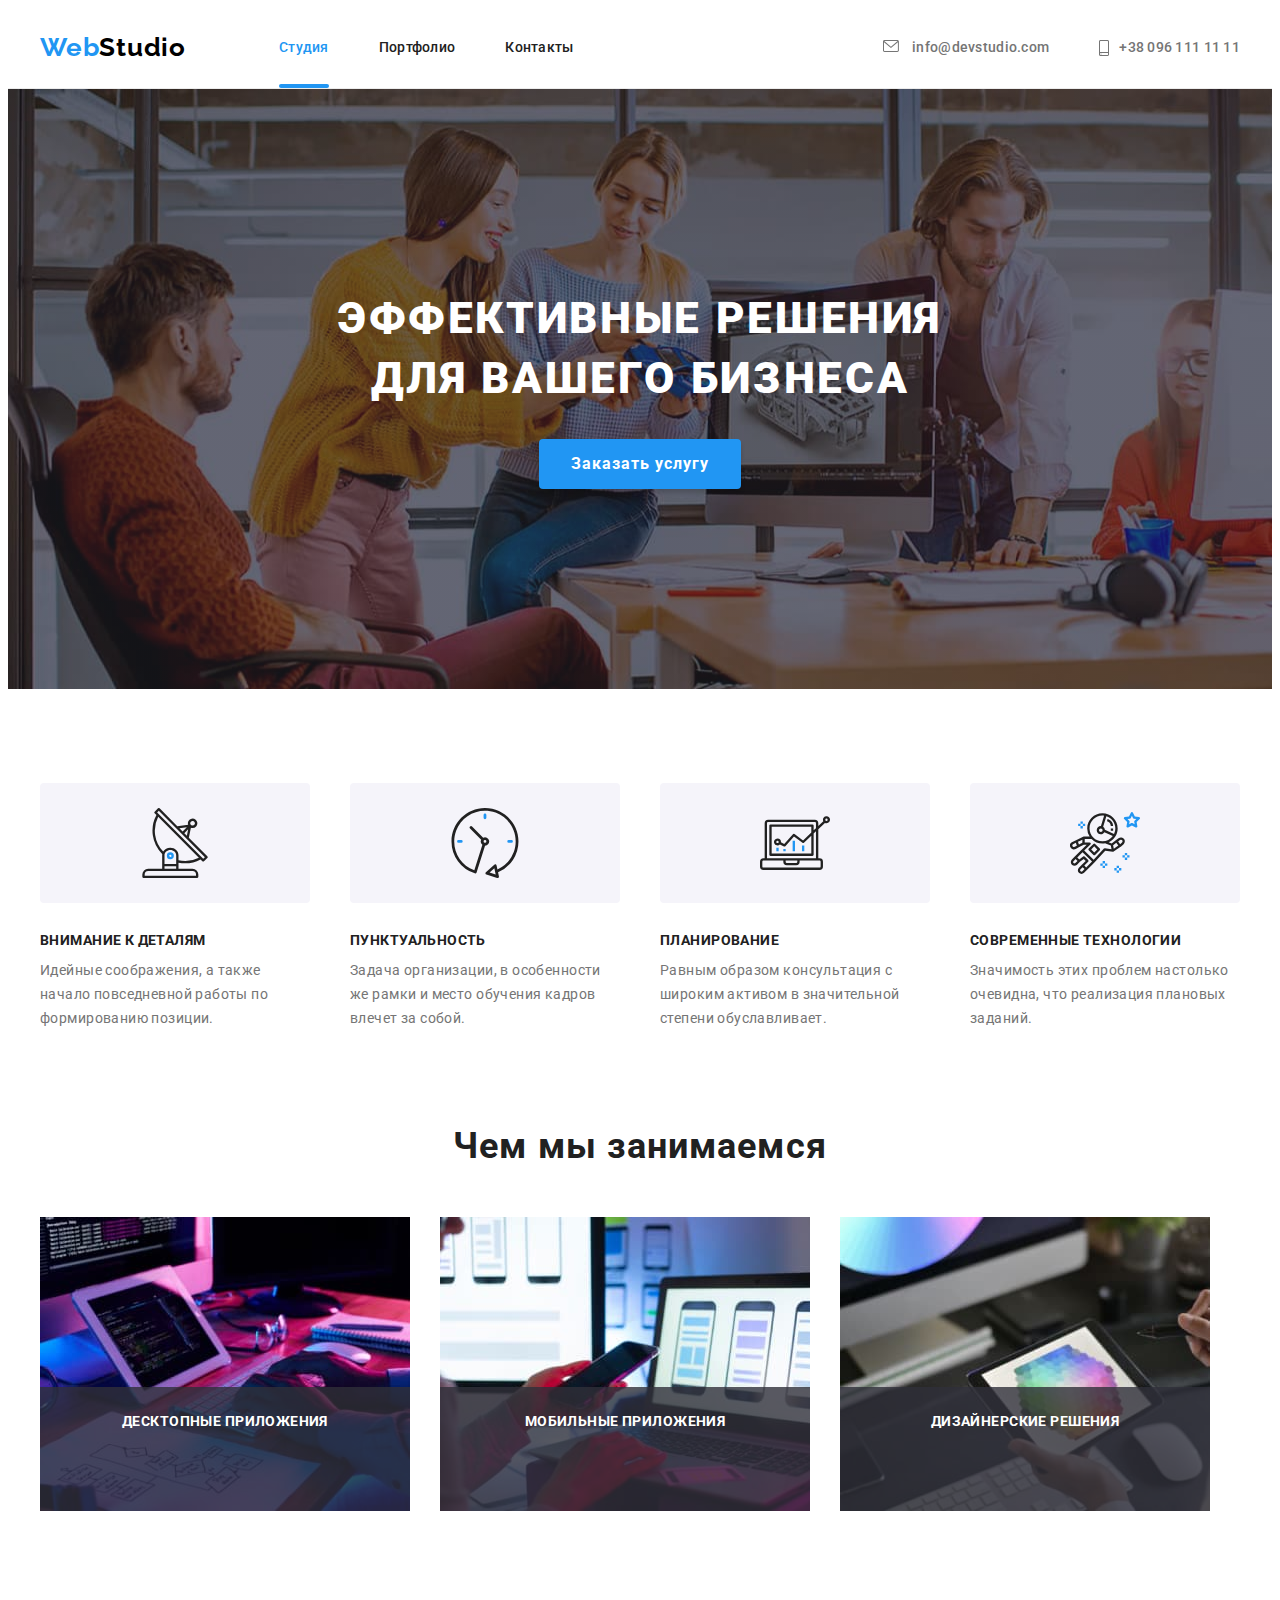
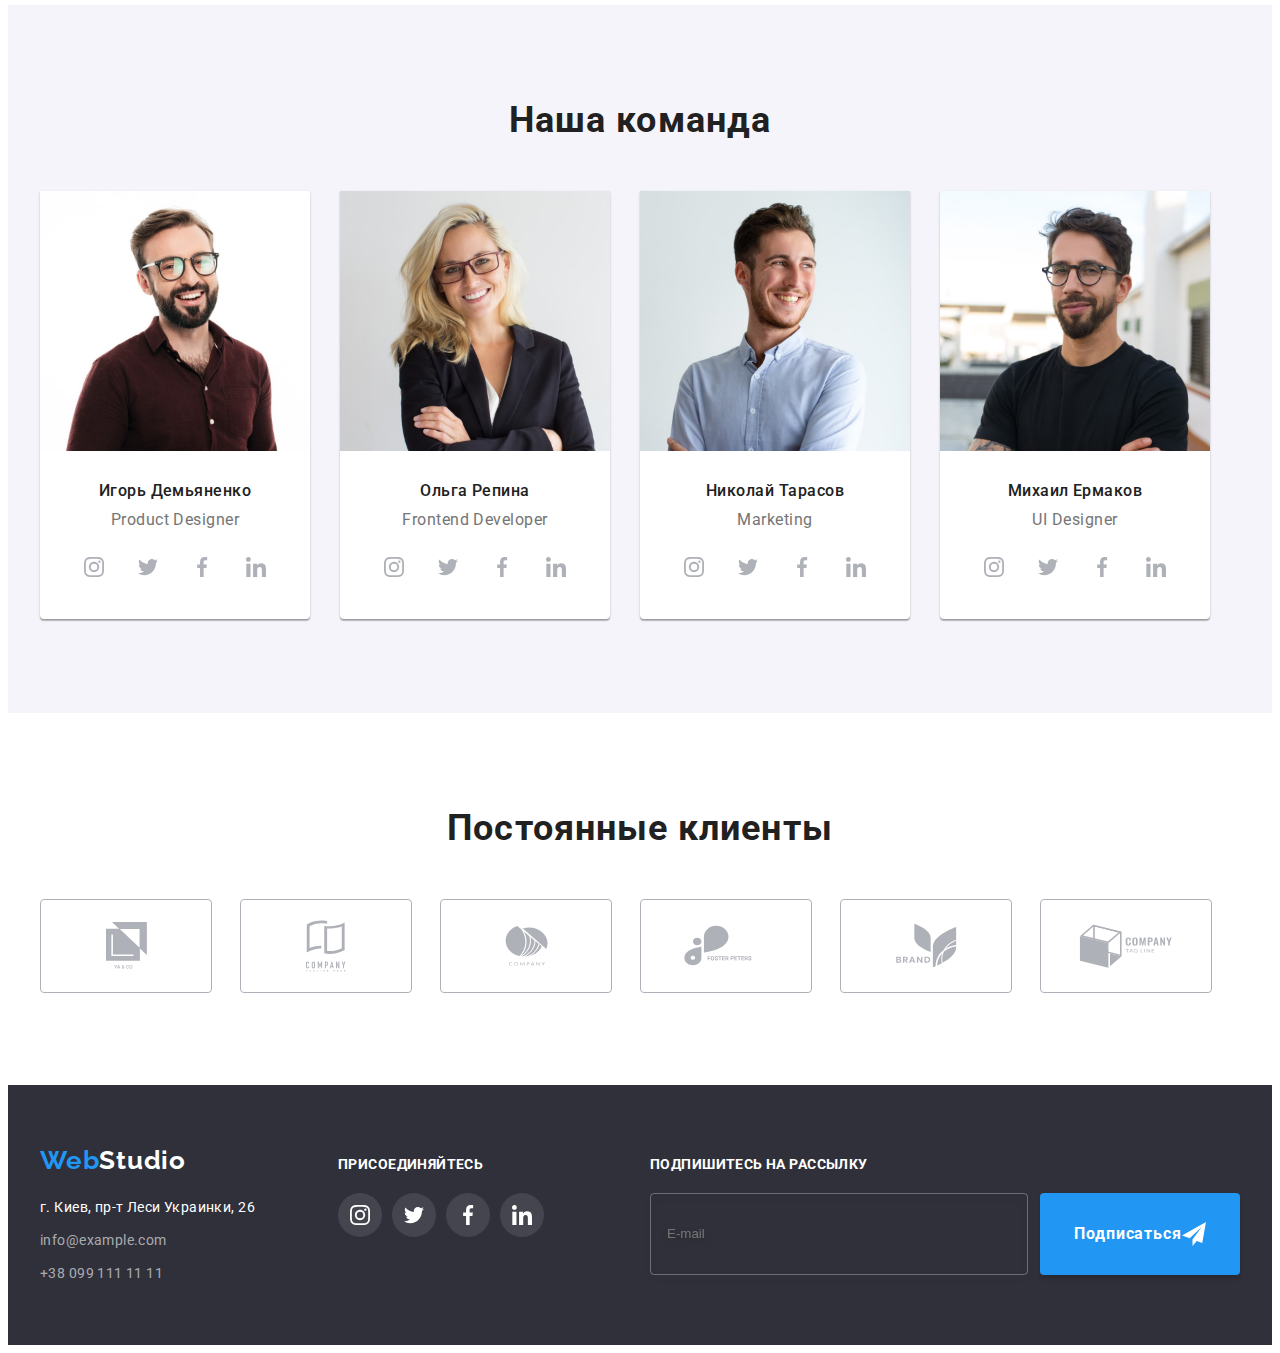
==== index.html @ 122ce7ef "Initial commit" ====
<!DOCTYPE html>
<html lang="ru">
  <head>
    <meta charset="UTF-8" />
    <meta http-equiv="X-UA-Compatible" content="IE=edge" />
    <meta name="viewport" content="width=device-width, initial-scale=1.0" />
    <title>Студия</title>
    <link rel="preconnect" href="https://fonts.googleapis.com" />
    <link rel="preconnect" href="https://fonts.gstatic.com" crossorigin />
    <link
      href="https://fonts.googleapis.com/css2?family=Raleway:wght@700&family=Roboto:wght@400;500;700;900&display=swap"
      rel="stylesheet"
    />
    <link
      rel="stylesheet"
      href="https://cdnjs.cloudflare.com/ajax/libs/modern-normalize/1.1.0/modern-normalize.min.css"
      integrity="sha512-wpPYUAdjBVSE4KJnH1VR1HeZfpl1ub8YT/NKx4PuQ5NmX2tKuGu6U/JRp5y+Y8XG2tV+wKQpNHVUX03MfMFn9Q=="
      crossorigin="anonymous"
      referrerpolicy="no-referrer"
    />

    <link rel="stylesheet" href="./css/styles.css" />
  </head>

  <body>
    <header class="header">
      <div class="container">
        <nav class="nav-container">
          <a class="logo logo-up" href="./index.html">
            Web<span class="header-logo">Studio</span></a
          >
          <ul class="nav">
            <li class="nav-item">
              <a class="nav-list current" href="./index.html">Студия</a>
            </li>
            <li class="nav-item">
              <a class="nav-list" href="./portfolio.html">Портфолио</a>
            </li>
            <li class="nav-item"><a class="nav-list" href="">Контакты</a></li>
          </ul>
        </nav>
        <ul class="nav-auth">
          <li>
            <a class="mail nav-list" href="mailto:info@devstudio.com">
              <svg class="mail-icon" width="16" height="12">
                <use href="./images/icons.svg#envelope"></use>
              </svg>
              info@devstudio.com</a
            >
          </li>
          <li>
            <a class="mail nav-list tel" href="tel:380961111111">
              <svg class="mail-icon" width="10" height="16">
                <use href="./images/icons.svg#smartphone"></use>
              </svg>
              +38 096 111 11 11</a
            >
          </li>
        </ul>
      </div>
    </header>
    <main>
      <section class="section-hero">
        <h1 class="hero">
          Эффективные решения <br />
          для вашего бизнеса
        </h1>
        <button class="button-hero" type="button" data-modal-open>
          Заказать услугу
        </button>
      </section>

      <section class="section">
        <div class="container">
          <h2 class="visually-hidden">Особенности</h2>
          <ul class="feature-list">
            <li>
              <div class="feature-div">
                <svg width="70" height="70">
                  <use href="./images/icons.svg#antenna"></use>
                </svg>
              </div>
              <h3 class="feature-title">Внимание к деталям</h3>
              <p class="feature-text">
                Идейные соображения, а также начало повседневной работы по
                формированию позиции.
              </p>
            </li>
            <li>
              <div class="feature-div">
                <svg width="70" height="70">
                  <use href="./images/icons.svg#clock"></use>
                </svg>
              </div>
              <h3 class="feature-title">Пунктуальность</h3>
              <p class="feature-text">
                Задача организации, в особенности же рамки и место обучения
                кадров влечет за собой.
              </p>
            </li>
            <li>
              <div class="feature-div">
                <svg width="70" height="70">
                  <use href="./images/icons.svg#diagram"></use>
                </svg>
              </div>

              <h3 class="feature-title">Планирование</h3>
              <p class="feature-text">
                Равным образом консультация с широким активом в значительной
                степени обуславливает.
              </p>
            </li>
            <li>
              <div class="feature-div">
                <svg width="70" height="70">
                  <use href="./images/icons.svg#astronaut"></use>
                </svg>
              </div>

              <h3 class="feature-title">Современные технологии</h3>
              <p class="feature-text">
                Значимость этих проблем настолько очевидна, что реализация
                плановых заданий.
              </p>
            </li>
          </ul>
        </div>
      </section>

      <section class="promo">
        <div class="container">
          <h2 class="title">Чем мы занимаемся</h2>
          <ul class="promo-list">
            <li class="promo-item">
              <img
                src="./images/work/work-1.jpg"
                alt="Разрабатываем приложения для настольных компьютеров"
                width="370"
                height="294"
              />
              <div class="promo-bgc">
                <p class="promo-descr">Десктопные приложения</p>
              </div>
            </li>
            <li class="promo-item">
              <img
                src="./images/work/work-2.jpg"
                alt="Разрабатываем приложения для мобильных устройств"
                width="370"
                height="294"
              />
              <div class="promo-bgc">
                <p class="promo-descr">Мобильные приложения</p>
              </div>
            </li>
            <li class="promo-item">
              <img
                src="./images/work/work-3.jpg"
                alt="Разрабатываем дизайнерские проекты"
                width="370"
                height="294"
              />
              <div class="promo-bgc">
                <p class="promo-descr">Дизайнерские решения</p>
              </div>
            </li>
          </ul>
        </div>
      </section>

      <section class="team section">
        <div class="container">
          <h2 class="title">Наша команда</h2>
          <ul class="team-list">
            <li class="team-item">
              <img
                class="team-img"
                src="./images/team/team.jpg"
                alt="Игорь Демьяненко"
                width="270"
                height="260"
              />
              <div class="team-desc">
                <h3 class="team-name">Игорь Демьяненко</h3>
                <p class="team-position" lang="en">Product Designer</p>
                <ul class="social-list">
                  <li class="social-item">
                    <a
                      class="social-link"
                      href=""
                      aria-label="Icon Instagram"
                      target="_blank"
                      rel="noopener noreferrer"
                    >
                      <svg class="social-icon" width="20" height="20">
                        <use href="./images/icons.svg#instagram"></use>
                      </svg>
                    </a>
                  </li>
                  <li class="social-item">
                    <a
                      class="social-link"
                      href=""
                      aria-label="Icon Twitter"
                      target="_blank"
                      rel="noopener noreferrer"
                    >
                      <svg class="social-icon" width="20" height="20">
                        <use href="./images/icons.svg#twitter"></use>
                      </svg>
                    </a>
                  </li>
                  <li class="social-item">
                    <a
                      class="social-link"
                      href=""
                      aria-label="Icon Facebook"
                      target="_blank"
                      rel="noopener noreferrer"
                    >
                      <svg class="social-icon" width="20" height="20">
                        <use href="./images/icons.svg#facebook"></use>
                      </svg>
                    </a>
                  </li>
                  <li class="social-item">
                    <a
                      class="social-link"
                      href=""
                      aria-label="Icon Linkedin"
                      target="_blank"
                      rel="noopener noreferrer"
                    >
                      <svg class="social-icon" width="20" height="20">
                        <use href="./images/icons.svg#linkedin"></use>
                      </svg>
                    </a>
                  </li>
                </ul>
              </div>
            </li>
            <li class="team-item">
              <img
                class="team-img"
                src="./images/team/team-2.jpg"
                alt="Ольга Репина"
                width="270"
                height="260"
              />

              <div class="team-desc">
                <h3 class="team-name">Ольга Репина</h3>
                <p class="team-position" lang="en">Frontend Developer</p>
                <ul class="social-list">
                  <li class="social-item">
                    <a
                      class="social-link"
                      href=""
                      aria-label="Icon Instagram"
                      target="_blank"
                      rel="noopener noreferrer"
                    >
                      <svg class="social-icon" width="20" height="20">
                        <use href="./images/icons.svg#instagram"></use>
                      </svg>
                    </a>
                  </li>
                  <li class="social-item">
                    <a
                      class="social-link"
                      href=""
                      aria-label="Icon Twitter"
                      target="_blank"
                      rel="noopener noreferrer"
                    >
                      <svg class="social-icon" width="20" height="20">
                        <use href="./images/icons.svg#twitter"></use>
                      </svg>
                    </a>
                  </li>
                  <li class="social-item">
                    <a
                      class="social-link"
                      href=""
                      aria-label="Icon Facebook"
                      target="_blank"
                      rel="noopener noreferrer"
                    >
                      <svg class="social-icon" width="20" height="20">
                        <use href="./images/icons.svg#facebook"></use>
                      </svg>
                    </a>
                  </li>
                  <li class="social-item">
                    <a
                      class="social-link"
                      href=""
                      aria-label="Icon Linkedin"
                      target="_blank"
                      rel="noopener noreferrer"
                    >
                      <svg class="social-icon" width="20" height="20">
                        <use href="./images/icons.svg#linkedin"></use>
                      </svg>
                    </a>
                  </li>
                </ul>
              </div>
            </li>
            <li class="team-item">
              <img
                class="team-img"
                src="./images/team/team-3.jpg"
                alt="Николай Тарасов"
                width="270"
                height="260"
              />

              <div class="team-desc">
                <h3 class="team-name">Николай Тарасов</h3>
                <p class="team-position" lang="en">Marketing</p>
                <ul class="social-list">
                  <li class="social-item">
                    <a
                      class="social-link"
                      href=""
                      aria-label="Icon Instagram"
                      target="_blank"
                      rel="noopener noreferrer"
                    >
                      <svg class="social-icon" width="20" height="20">
                        <use href="./images/icons.svg#instagram"></use>
                      </svg>
                    </a>
                  </li>
                  <li class="social-item">
                    <a
                      class="social-link"
                      href=""
                      aria-label="Icon Twitter"
                      target="_blank"
                      rel="noopener noreferrer"
                    >
                      <svg class="social-icon" width="20" height="20">
                        <use href="./images/icons.svg#twitter"></use>
                      </svg>
                    </a>
                  </li>
                  <li class="social-item">
                    <a
                      class="social-link"
                      href=""
                      aria-label="Icon Facebook"
                      target="_blank"
                      rel="noopener noreferrer"
                    >
                      <svg class="social-icon" width="20" height="20">
                        <use href="./images/icons.svg#facebook"></use>
                      </svg>
                    </a>
                  </li>
                  <li class="social-item">
                    <a
                      class="social-link"
                      href=""
                      aria-label="Icon Linkedin"
                      target="_blank"
                      rel="noopener noreferrer"
                    >
                      <svg class="social-icon" width="20" height="20">
                        <use href="./images/icons.svg#linkedin"></use>
                      </svg>
                    </a>
                  </li>
                </ul>
              </div>
            </li>
            <li class="team-item">
              <img
                class="team-img"
                src="./images/team/team-4.jpg"
                alt="Михаил Ермаков"
                width="270"
                height="260"
              />
              <div class="team-desc">
                <h3 class="team-name">Михаил Ермаков</h3>
                <p class="team-position" lang="en">UI Designer</p>
                <ul class="social-list">
                  <li class="social-item">
                    <a
                      class="social-link"
                      href=""
                      aria-label="Icon Instagram"
                      target="_blank"
                      rel="noopener noreferrer"
                    >
                      <svg class="social-icon" width="20" height="20">
                        <use href="./images/icons.svg#instagram"></use>
                      </svg>
                    </a>
                  </li>
                  <li class="social-item">
                    <a
                      class="social-link"
                      href=""
                      aria-label="Icon Twitter"
                      target="_blank"
                      rel="noopener noreferrer"
                    >
                      <svg class="social-icon" width="20" height="20">
                        <use href="./images/icons.svg#twitter"></use>
                      </svg>
                    </a>
                  </li>
                  <li class="social-item">
                    <a
                      class="social-link"
                      href=""
                      aria-label="Icon Facebook"
                      target="_blank"
                      rel="noopener noreferrer"
                    >
                      <svg class="social-icon" width="20" height="20">
                        <use href="./images/icons.svg#facebook"></use>
                      </svg>
                    </a>
                  </li>
                  <li class="social-item">
                    <a
                      class="social-link"
                      href=""
                      aria-label="Icon Linkedin"
                      target="_blank"
                      rel="noopener noreferrer"
                    >
                      <svg class="social-icon" width="20" height="20">
                        <use href="./images/icons.svg#linkedin"></use>
                      </svg>
                    </a>
                  </li>
                </ul>
              </div>
            </li>
          </ul>
        </div>
      </section>

      <section class="section">
        <div class="container">
          <h2 class="title">Постоянные клиенты</h2>
          <ul class="clients-list">
            <li class="clients-item">
              <a class="clients-link" href="">
                <svg class="clients-logo" width="41" height="47">
                  <use href="./images/icons.svg#ya-co"></use>
                </svg>
              </a>
            </li>
            <li class="clients-item">
              <a class="clients-link" href="">
                <svg class="clients-logo" width="40" height="52">
                  <use href="./images/icons.svg#tagline"></use>
                </svg>
              </a>
            </li>
            <li class="clients-item">
              <a class="clients-link" href="">
                <svg class="clients-logo" width="43" height="41">
                  <use href="./images/icons.svg#company"></use>
                </svg>
              </a>
            </li>
            <li class="clients-item">
              <a class="clients-link" href="">
                <svg class="clients-logo" width="84" height="41">
                  <use href="./images/icons.svg#foster"></use>
                </svg>
              </a>
            </li>
            <li class="clients-item">
              <a class="clients-link" href="">
                <svg class="clients-logo" width="63" height="45">
                  <use href="./images/icons.svg#brand"></use>
                </svg>
              </a>
            </li>
            <li class="clients-item">
              <a class="clients-link" href="">
                <svg class="clients-logo" width="94" height="44">
                  <use href="./images/icons.svg#tag-line"></use>
                </svg>
              </a>
            </li>
          </ul>
        </div>
      </section>
    </main>
    <footer class="footer">
      <div class="container footer-org">
        <div class="div-adress">
          <a class="logo logo-down" href="./index.html">
            Web<span class="footer-logo">Studio</span></a
          >
          <address>
            <ul class="ul-adress">
              <li>
                <a
                  class="adress"
                  href="https://goo.gl/maps/PAiW9LLceKNYEAaVA"
                  target="_blank"
                  rel="noreferrer noopener nofollow"
                  >г. Киев, пр-т Леси Украинки, 26</a
                >
              </li>
              <li>
                <a class="transparency adress" href="mailto:info@example.com"
                  >info@example.com</a
                >
              </li>
              <li>
                <a class="transparency adress" href="tel:380991111111"
                  >+38 099 111 11 11</a
                >
              </li>
            </ul>
          </address>
        </div>
        <div class="div-join">
          <p class="join">присоединяйтесь</p>
          <ul class="adress-list">
            <li class="adress-item">
              <a class="adress-link" href="" aria-label="Icon Instagram">
                <svg class="adress-icon" width="20" height="20">
                  <use href="./images/icons.svg#instagram"></use>
                </svg>
              </a>
            </li>
            <li class="adress-item">
              <a class="adress-link" href="" aria-label="Icon Twitter">
                <svg class="adress-icon" width="20" height="20">
                  <use href="./images/icons.svg#twitter"></use>
                </svg>
              </a>
            </li>
            <li class="adress-item">
              <a class="adress-link" href="" aria-label="Icon Facebook">
                <svg class="adress-icon" width="20" height="20">
                  <use href="./images/icons.svg#facebook"></use>
                </svg>
              </a>
            </li>
            <li class="adress-item">
              <a class="adress-link" href="" aria-label="Icon Linkedin">
                <svg class="adress-icon" width="20" height="20">
                  <use href="./images/icons.svg#linkedin"></use>
                </svg>
              </a>
            </li>
          </ul>
        </div>
        <form autocomplete="off">
          <label class="subsc-label" for="subscription"
            >Подпишитесь на рассылку</label
          >
          <div class="subscription">
            <input
              class="subsc-input"
              type="email"
              name="subscription"
              id="subscription"
              placeholder="E-mail"
            />
            <button class="subscr-btn" type="submit">
              <span>Подписаться</span>
              <svg class="subscr-icon" width="24" height="24">
                <use href="./images/icons.svg#icon-send"></use>
              </svg>
            </button>
          </div>
        </form>
      </div>
    </footer>
    <div class="backdrop is-hidden" data-modal>
      <div class="modal">
        <button class="modal-close-button" type="button" data-modal-close>
          <svg class="mod-close" width="18" height="18">
            <use href="./images/icons.svg#close"></use>
          </svg>
        </button>

        <strong class="modal-title"
          >Оставьте свои данные, мы вам перезвоним</strong
        >
        <label class="modal-label">
          <span class="modal-descr">Имя</span>
          <span class="space-input">
            <input class="modal-input" type="text" name="name" />
            <svg class="modal-icon" width="18" height="18">
              <use href="./images/icons.svg#person-modal"></use>
            </svg>
          </span>
        </label>
        <label class="modal-label">
          <span class="modal-descr">Телефон</span>
          <span class="space-input">
            <input class="modal-input" type="tel" name="tel" />
            <svg class="modal-icon" width="18" height="18">
              <use href="./images/icons.svg#phone-modal"></use>
            </svg>
          </span>
        </label>
        <label class="modal-label">
          <span class="modal-descr">Почта</span>
          <span class="space-input">
            <input class="modal-input" type="email" name="e-mail" />
            <svg class="modal-icon" width="18" height="18">
              <use href="./images/icons.svg#email-modal"></use>
            </svg>
          </span>
        </label>
        <div class="modal-area-form">
          <label class="modal-descr" for="textarea">Комментарий</label>
          <textarea
            class="modal-area"
            name="textarea"
            rows="10"
            id="textarea"
            placeholder="Введите текст"
          ></textarea>
        </div>

        <label class="checkbox-form">
          <input class="checkbox visually-hidden" type="checkbox" />
          <span class="checkbox-icon">
            <svg width="16" height="15">
              <use href="./images/icons.svg#icon-check-modal"></use>
            </svg>
          </span>
          <span class="checkbox-tex"
            >Соглашаюсь с рассылкой и принимаю
            <a class="license" href="">Условия договора</a></span
          >
        </label>

        <button class="button-hero" type="submit">Отправить</button>
      </div>
    </div>
    <script src="./js/modal.js"></script>
  </body>
</html>
---- css/styles.css ----
/*#region General styles */

:root {
  --color-text: #757575;
  --color-h2-h3: #212121;
  --color-focus: #2196f3;
  --color-feature: #f5f4fa;
  --color-cliets: #afb1b8;
  --color-footer: #2f303a;
  --general-animation: 250ms cubic-bezier(0.4, 0, 0.2, 1);
}

body {
  font-family: Roboto, sans-serif;
  color: var(--color-text);
  font-size: 14px;
}

h1,
h2,
h3,
h4,
h5,
h6,
p,
ul {
  margin: 0;
}

ul {
  padding-inline-start: 0;
}

img {
  display: block;
}

.section {
  padding-top: 94px;
  padding-bottom: 94px;
}

.container {
  width: 1200px;
  padding-left: 15px;
  padding-right: 15px;
  margin-left: auto;
  margin-right: auto;
}
/*#endregion */

/*#region  Header & Footer */

.header > .container,
.header > .container > .nav-container,
.header > .container > .nav-container > .nav,
.header > .container > .nav-auth {
  display: flex;
  justify-content: space-between;
  align-items: center;
}

.header > .container > .nav-auth {
  display: flex;
  align-items: center;
}

.nav-container > .nav > li:not(:last-child),
.nav-auth > li:not(:last-child) {
  margin-right: 50px;
}

.nav-container > .nav > li > a,
.nav-auth > li > a {
  display: inline-block;
  padding-top: 32px;
  padding-bottom: 32px;
}

.header {
  background-color: #ffffff;
  border-bottom: 1px solid #ececec;
}

.logo {
  color: var(--color-focus);
  font-family: Raleway, sans-serif;
  font-weight: 700;
  font-size: 26px;
  line-height: 1.2;
  letter-spacing: 0.03em;
  text-decoration: none;
}

.logo-up {
  margin-right: 93px;
  padding-top: 24px;
  padding-bottom: 24px;
}

.header-logo {
  color: #000000;
}

.nav,
.nav-auth,
.ul-adress,
.feature-list,
.promo-list,
.team-list,
.filter,
.portfolio-list,
.social-list,
.clients-list,
.adress-list {
  list-style-type: none;
}

.nav-list {
  font-weight: 500;
  line-height: 1.14;
  letter-spacing: 0.02em;
  color: var(--color-h2-h3);
  text-decoration: none;

  transition: color var(--general-animation);
}

.nav-list:hover,
.nav-list:focus,
.mail.nav-list:hover,
.mail.nav-list:focus,
.adress:hover,
.adress:focus,
.transparency.adress:hover,
.transparency.adress:focus {
  color: var(--color-focus);
}

.nav-list.current {
  color: var(--color-focus);
}

.nav-item {
  position: relative;
}

.nav-list.current::after {
  position: absolute;
  content: "";
  display: inline-block;
  width: 100%;
  height: 4px;

  bottom: 0;
  left: 0;

  background: #2196f3;
  border-radius: 2px;
}

.nav-container {
  margin-right: auto;
}

.mail.nav-list {
  color: var(--color-text);
}

.mail-icon {
  fill: currentColor;
  margin-right: 10px;
}

.mail.nav-list.tel {
  display: flex;
  align-items: center;
}
/*#endregion */

/*#region  Hero */

.section-hero {
  background-image: linear-gradient(
      to right,
      rgba(47, 48, 58, 0.4),
      rgba(47, 48, 58, 0.4)
    ),
    url(../images/hero.jpg);
  max-width: 1600px;
  background-color: #2f303a;
  text-align: center;
  padding-top: 200px;
  padding-bottom: 200px;
  margin-right: auto;
  margin-left: auto;
}

.hero {
  font-weight: 900;
  font-size: 44px;
  line-height: 1.36;
  text-align: center;
  letter-spacing: 0.06em;
  text-transform: uppercase;
  color: #ffffff;
  margin-bottom: 30px;
}

.button-hero {
  font-family: inherit;
  font-weight: 700;
  font-size: 16px;
  line-height: 1.88;
  color: #ffffff;
  letter-spacing: 0.06em;
  background-color: var(--color-focus);
  cursor: pointer;
  padding: 10px 32px;
  box-shadow: 0px 4px 4px rgba(0, 0, 0, 0.15);
  border: none;
  border-radius: 4px;
  min-width: 200px;

  transition: background-color var(--general-animation);
}

.button-hero:hover,
.button-hero:focus {
  background-color: #188ce8;
}
/*#endregion */

/*#region Modal */

.backdrop {
  position: fixed;
  top: 0;
  left: 0;
  width: 100vw;
  height: 100vh;

  background-color: rgba(0, 0, 0, 0.2);

  transition: opacity var(--general-animation),
    vizibility var(--general-animation);
}

.backdrop.is-hidden {
  visibility: hidden;
  opacity: 0;
  pointer-events: none;
}

.modal {
  position: absolute;
  top: 50%;
  left: 50%;
  transform: translate(-50%, -50%);

  display: flex;
  flex-direction: column;
  justify-content: normal;
  align-items: center;

  width: 528px;

  padding: 40px;

  background: #ffffff;
  box-shadow: 0px 1px 3px rgba(0, 0, 0, 0.12), 0px 1px 1px rgba(0, 0, 0, 0.14),
    0px 2px 1px rgba(0, 0, 0, 0.2);
  border-radius: 4px;

  opacity: 1;

  transition: transform var(--general-animation);
}

.backdrop.is-hidden .modal {
  transform: translateY(-200%);
}

.modal-close-button {
  position: absolute;

  display: flex;
  align-items: center;
  justify-content: center;

  top: 8px;
  right: 8px;
  width: 30px;
  height: 30px;
  padding: 0;

  background-color: #ffffff;
  border: 1px solid rgba(0, 0, 0, 0.1);
  border-radius: 50%;

  cursor: pointer;

  transition: fill var(--general-animation);
}

.mod-close {
  fill: var(--color-h2-h3);

  transition: fill var(--general-animation);
}

.modal-close-button:hover .mod-close,
.modal-close-button:focus .mod-close {
  fill: var(--color-focus);
}

.modal-title {
  display: inline;

  margin-bottom: 12px;

  font-size: 20px;
  line-height: 1.15;
  letter-spacing: 0.03em;
  color: var(--color-h2-h3);
}

.modal-label {
  display: block;
  width: 100%;

  margin-bottom: 10px;
}

.modal-descr {
  display: inline-block;

  margin-bottom: 4px;

  font-size: 12px;
  line-height: 1.17;
  letter-spacing: 0.01em;
  color: var(--color-text);
}

.space-input {
  position: relative;
  display: block;
  height: 40px;
}

.modal-input {
  width: 100%;
  height: 100%;

  padding-left: 42px;

  border: 1px solid rgba(33, 33, 33, 0.2);
  border-radius: 4px;

  transition: border var(--general-animation);
}

.modal-input:focus,
.modal-area:focus {
  border-color: var(--color-focus);
  outline: transparent;
}

.modal-icon {
  position: absolute;
  top: 50%;
  left: 14px;
  transform: translateY(-50%);

  transition: fill var(--general-animation);
}

.modal-input:focus + .modal-icon {
  fill: var(--color-focus);
}

.modal-area-form {
  width: 100%;
  margin-bottom: 20px;
}

.modal-area {
  width: 100%;

  padding: 8px;
  resize: none;

  font-size: 12px;
  line-height: 1.17;
  letter-spacing: 0.01em;
  color: #000000;

  border: 1px solid rgba(33, 33, 33, 0.2);
  border-radius: 4px;
}

.modal-area::placeholder {
  font-size: 12px;
  line-height: 1.17;
  letter-spacing: 0.01em;
  color: rgba(117, 117, 117, 0.5);
}

.checkbox-form {
  display: flex;
  align-items: center;

  margin-bottom: 30px;

  font-size: 14px;
  line-height: 1.71;
  letter-spacing: 0.03em;
  color: var(--color-text);
}

.checkbox-icon {
  display: flex;
  align-items: center;
  justify-content: center;

  width: 16px;
  height: 15px;
  margin-right: 8px;

  fill: transparent;

  border-radius: 2px;
  outline: 2px solid var(--color-h2-h3);
  outline-offset: -2px;

  transition: fill var(--general-animation),
    backgroud-color var(--general-animation),
    outline-color var(--general-animation);
}

.checkbox:focus + .checkbox-icon {
  outline-color: var(--color-focus);
}

.checkbox:checked + .checkbox-icon {
  fill: #ffffff;
  background-color: var(--color-focus);
  outline: none;
}

.license {
  cursor: pointer;
  color: var(--color-focus);
}

/*#endregion */

/*#region  Feature */

.visually-hidden {
  position: absolute;
  width: 1px;
  height: 1px;
  margin: -1px;
  border: 0;
  padding: 0;
  white-space: nowrap;
  clip-path: inset(100%);
  clip: rect(0 0 0 0);
  overflow: hidden;
}

.feature-list {
  display: flex;
  justify-content: space-between;
}

.feature-list > li:not(:last-child) {
  margin-right: 30px;
}

.feature-div {
  display: flex;
  justify-content: center;
  align-items: center;
  height: 120px;
  background-color: var(--color-feature);
  border-radius: 4px;
  margin-bottom: 30px;
}

.feature-title {
  font-size: 14px;
  line-height: 1.14;
  letter-spacing: 0.03em;
  text-transform: uppercase;
  color: var(--color-h2-h3);
  margin-bottom: 10px;
}

.feature-text {
  line-height: 1.71;
  letter-spacing: 0.03em;
  max-width: 270px;
}
/*#endregion */

/*#region  Promo */

.promo {
  padding-bottom: 94px;
}

.title {
  font-size: 36px;
  line-height: 1.17;
  text-align: center;
  letter-spacing: 0.03em;
  color: var(--color-h2-h3);
  margin-bottom: 50px;
}

.promo-list {
  display: flex;
}

.promo-list > li:not(:last-child) {
  margin-right: 30px;
}

.promo-item {
  position: relative;
}

.promo-bgc {
  position: absolute;
  bottom: 0;
  left: 0;

  width: 100%;
  height: 70px;
  padding-top: 27px;
  padding-bottom: 27px;

  text-align: center;

  background-color: rgba(47, 48, 58, 0.8);
}

.promo-descr {
  font-weight: 700;
  font-size: 14px;
  line-height: 1.14;
  letter-spacing: 0.03em;
  text-transform: uppercase;

  color: #ffffff;
}
/*#endregion */

/*#region  Team */

.team {
  background-color: #f5f4fa;
}

.team .title {
  margin-bottom: 50px;
}

.team-list {
  display: flex;
}

.team-item {
  background-color: #ffffff;
  box-shadow: 0px 1px 3px rgba(0, 0, 0, 0.12), 0px 1px 1px rgba(0, 0, 0, 0.14),
    0px 2px 1px rgba(0, 0, 0, 0.2);
  border-radius: 0px 0px 4px 4px;
}

.team-item:not(:last-child) {
  margin-right: 30px;
}

.team-desc {
  padding-top: 30px;
  padding-bottom: 30px;
}

.team-name {
  font-weight: 500;
  font-size: 16px;
  line-height: 1.19;
  text-align: center;
  letter-spacing: 0.03em;
  color: var(--color-h2-h3);
  margin-bottom: 10px;
}

.team-position {
  font-size: 16px;
  line-height: 1.19;
  text-align: center;
  letter-spacing: 0.03em;
  color: var(--color-text);
  margin-bottom: 16px;
}

.social-list {
  display: flex;
  justify-content: center;
  align-items: center;
}

.social-item:not(:last-child) {
  margin-right: 10px;
}

.social-link {
  display: flex;
  justify-content: center;
  align-items: center;

  width: 44px;
  height: 44px;

  color: #afb1b8;
  background-color: #ffffff;

  border-radius: 50%;

  transition: color var(--general-animation),
    background-color var(--general-animation);
}

.social-link:hover,
.social-link:focus {
  color: #ffffff;
  background-color: var(--color-focus);
}

.social-icon {
  fill: currentColor;
}

/*#endregion */

/*#region Clients */
.clients-list {
  display: flex;
}
.clients-item {
  display: block;
  width: 170px;
  height: 92px;
}

.clients-item:not(:last-child) {
  margin-right: 30px;
}

.clients-link {
  display: flex;
  justify-content: center;
  align-items: center;

  width: 100%;
  height: 100%;

  color: var(--color-cliets);

  border: 1px solid var(--color-cliets);
  border-radius: 4px;

  transition: color var(--general-animation),
    border-color var(--general-animation);
}

.clients-link:hover,
.clients-link:focus {
  color: var(--color-focus);
  border-color: var(--color-focus);
}

.clients-logo {
  fill: currentColor;
}
/*#endregion */

/*#region  Portfolio */

.filter {
  display: flex;
  justify-content: center;
  margin-bottom: 50px;
}

.filter .button {
  font-family: inherit;
  font-weight: 500;
  font-size: 16px;
  line-height: 1.62;
  text-align: center;
  letter-spacing: 0.03em;
  color: var(--color-h2-h3);
  background-color: #f5f4fa;
  cursor: pointer;
  padding: 6px 22px;
  border-radius: 4px;
  border: none;

  transition: color var(--general-animation),
    background-color var(--general-animation),
    box-shadow var(--general-animation);
}

.filter .button:hover,
.filter .button:focus {
  color: #ffffff;
  background-color: var(--color-focus);
  box-shadow: 0px 3px 1px rgba(0, 0, 0, 0.1), 0px 1px 2px rgba(0, 0, 0, 0.08),
    0px 2px 2px rgba(0, 0, 0, 0.12);
  border-radius: 4px;
}

.filter li:not(:last-child) {
  margin-right: 8px;
}

.portfolio-list {
  display: flex;
  flex-wrap: wrap;
}

.portfolio-item {
  background-color: #ffffff;
}

.portfolio-item:not(:nth-child(3n)) {
  margin-right: 30px;
}

.portfolio-item:not(:nth-last-child(-n + 3)) {
  margin-bottom: 30px;
}

.portfolio-decor {
  display: block;
  text-decoration: none;

  transition: box-shadow var(--general-animation);
}

.portfolio-decor:hover,
.portfolio-decor:focus {
  box-shadow: 0px 1px 1px rgba(0, 0, 0, 0.12), 0px 4px 4px rgba(0, 0, 0, 0.06),
    1px 4px 6px rgba(0, 0, 0, 0.16);
}

.portfolio-description {
  padding: 20px 24px;
  border: 1px solid #eeeeee;
  border-top: none;
}

.portfolio-company {
  font-size: 18px;
  line-height: 2;
  letter-spacing: 0.06em;
  color: var(--color-h2-h3);
  margin-bottom: 4px;
}

.portfolio-desc {
  font-size: 16px;
  line-height: 1.88;
  letter-spacing: 0.03em;
  color: var(--color-text);
}

.portfolio-vor-overlay {
  position: relative;
  overflow: hidden;
}

.portfolio-overlay {
  position: absolute;
  width: 100%;
  height: 100%;

  padding: 17% 6.5%;

  background: rgba(33, 150, 243, 0.9);

  transition: transform var(--general-animation);
}

.portfolio-decor:hover .portfolio-overlay,
.portfolio-decor:focus .portfolio-overlay {
  transform: translateY(-100%);
}

.portfolio-overlay-descr {
  font-size: 18px;
  line-height: 1.56;
  letter-spacing: 0.03em;
  color: #ffffff;
}
/*#endregion */

/*#region  Only Footer */

.footer {
  background-color: var(--color-footer);
  padding-top: 60px;
  padding-bottom: 60px;
}

.footer-org {
  display: flex;
  align-items: baseline;
  justify-content: space-between;
}

.div-adress {
  margin-right: 70px;
}

.logo-down {
  display: inline-block;
  margin-bottom: 20px;
}

.footer-logo {
  color: #ffffff;
}

.footer > .container > .logo {
  display: inline-block;
  margin-bottom: 20px;
}

.adress {
  line-height: 1.7;
  letter-spacing: 0.03em;
  color: #ffffff;
  text-decoration: none;
  font-style: normal;

  transition: color var(--general-animation);
}

.transparency.adress {
  color: rgba(255, 255, 255, 0.6);
}

.ul-adress li:not(:last-child) {
  margin-bottom: 9px;
}

.join {
  font-weight: 700;
  line-height: 1.14;
  letter-spacing: 0.03em;
  text-transform: uppercase;
  color: #ffffff;

  margin-bottom: 20px;
}

.adress-list {
  display: flex;
  justify-content: left;
  align-items: center;
}

.adress-item:not(:last-child) {
  margin-right: 10px;
}

.adress-link {
  display: flex;
  justify-content: center;
  align-items: center;

  width: 44px;
  height: 44px;

  color: #ffffff;
  background-color: rgba(255, 255, 255, 0.1);
  border-radius: 50%;

  transition: background-color var(--general-animation);
}

.adress-link:hover,
.adress-link:focus {
  color: #ffffff;
  background-color: var(--color-focus);
}

.adress-icon {
  fill: currentColor;
}

.div-join {
  margin-right: 93px;
}

.subsc-label {
  display: inline-block;
  font-weight: 700;
  font-size: 14px;
  line-height: 1.14;
  letter-spacing: 0.03em;
  text-transform: uppercase;
  color: #ffffff;
  margin-bottom: 20px;
}

.subscription {
  display: flex;
}

.subsc-input {
  width: 358px;
  height: 50px;
  margin-right: 12px;
  padding-left: 16px;
  padding-top: 15px;
  padding-bottom: 15px;

  color: #ffffff;

  background-color: transparent;
  border: 1px solid rgba(255, 255, 255, 0.3);
  filter: drop-shadow(0px 4px 4px rgba(0, 0, 0, 0.15));
  border-radius: 4px;

  transition: border var(--general-animation);
}

.subsc-input:focus {
  border-color: var(--color-focus);
  outline: transparent;
}

.subscr-btn {
  display: flex;
  justify-content: center;
  align-items: center;

  font-family: inherit;
  font-weight: 700;
  font-size: 16px;
  line-height: 1.88;
  color: #ffffff;
  letter-spacing: 0.06em;
  background-color: var(--color-focus);
  cursor: pointer;
  padding: 10px 28px;
  box-shadow: 0px 4px 4px rgba(0, 0, 0, 0.15);
  border: none;
  border-radius: 4px;
  min-width: 200px;
}

.subscr-btn > p {
  margin-right: 10px;
}

.subscr-icon {
  fill: #ffffff;
}

/*#endregion */
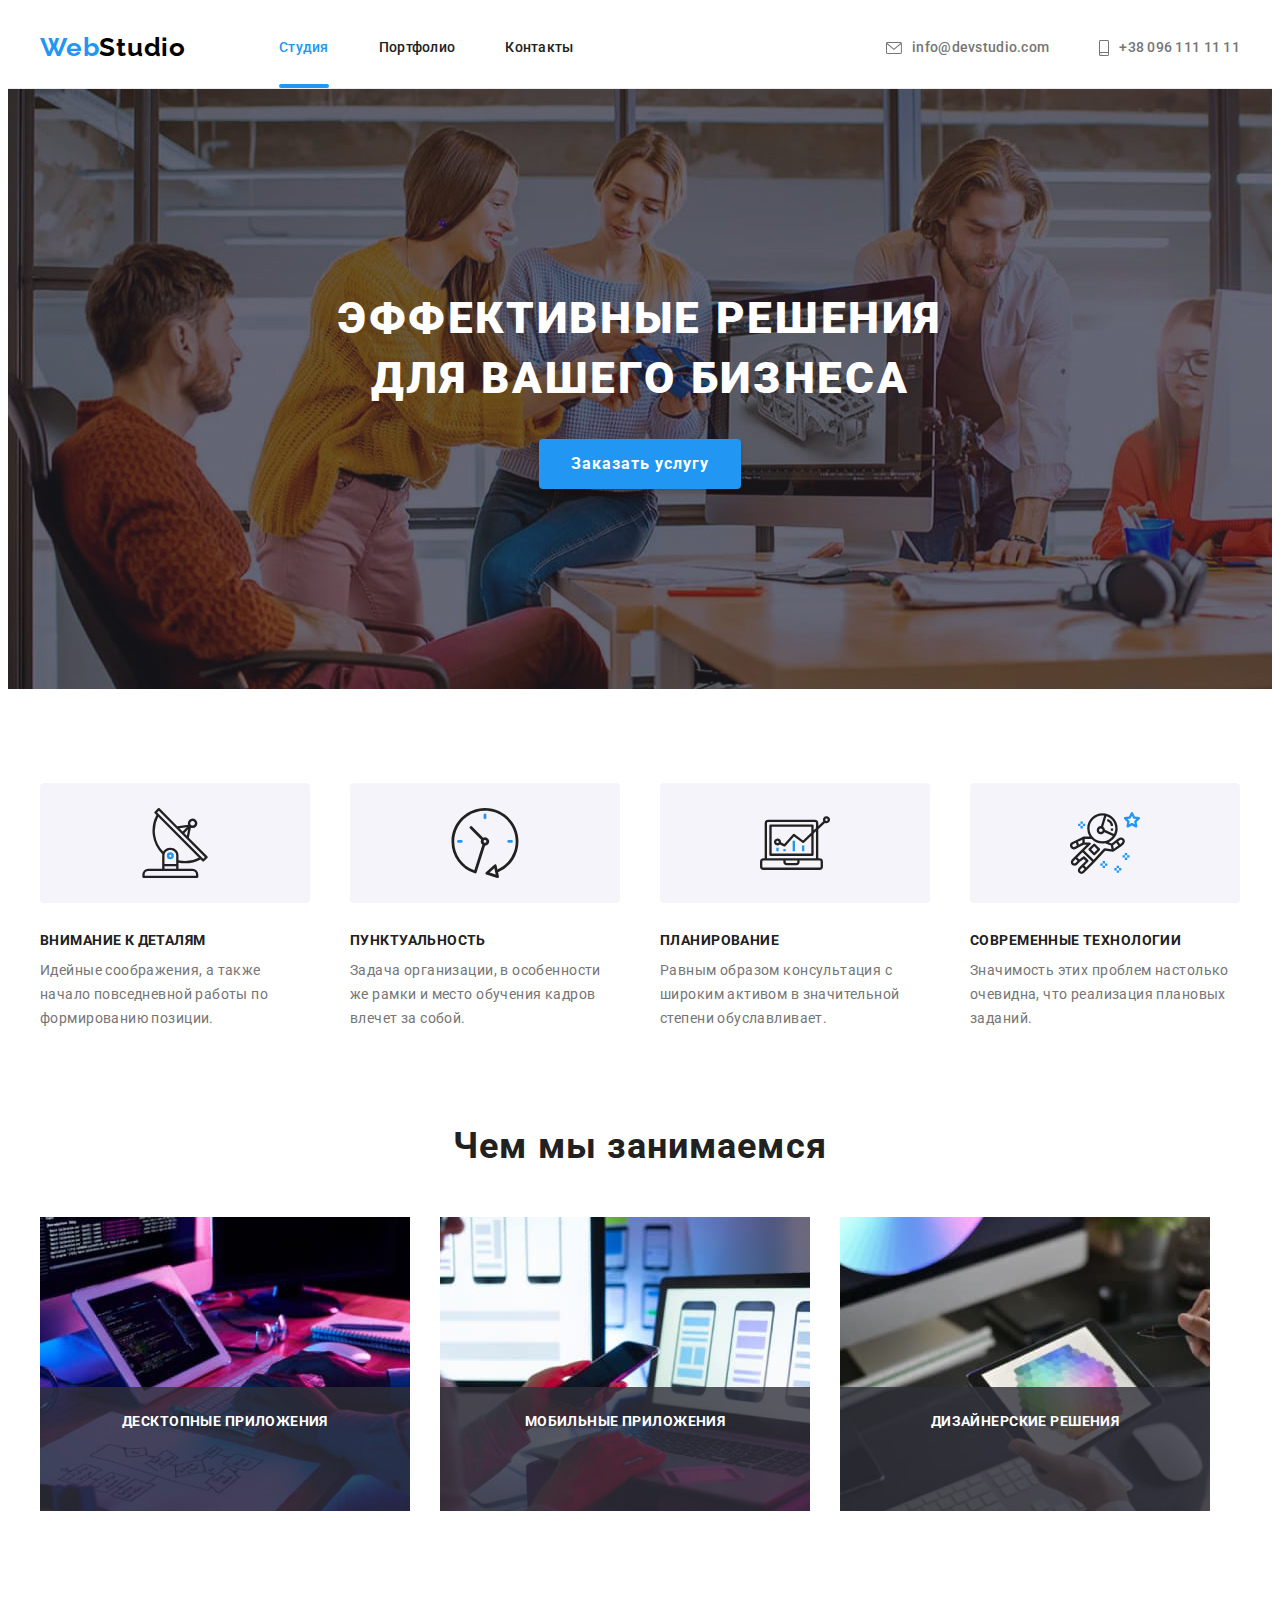
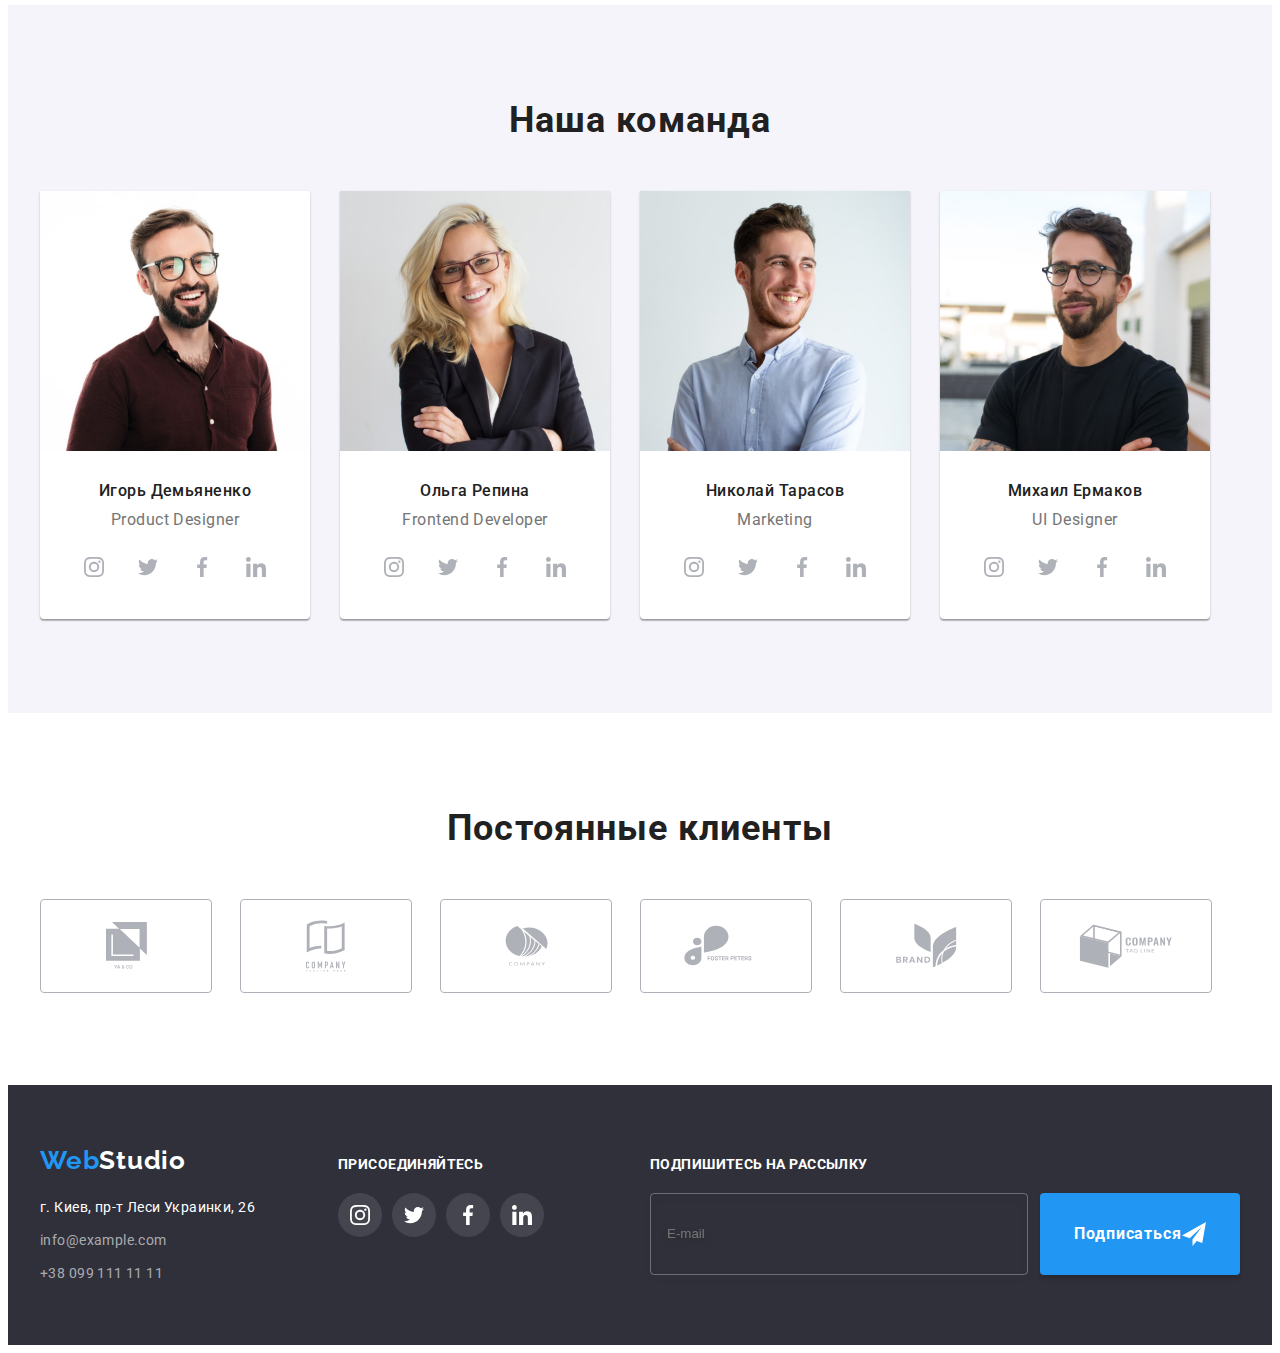
==== commit 74573517: "HW-07. Studio 90% BEM" ====
--- a/index.html
+++ b/index.html
@@ -18,39 +18,51 @@
       crossorigin="anonymous"
       referrerpolicy="no-referrer"
     />
-
+    <link rel="stylesheet" href="./css/main.min.css" />
     <link rel="stylesheet" href="./css/styles.css" />
   </head>
 
   <body>
     <header class="header">
       <div class="container">
-        <nav class="nav-container">
-          <a class="logo logo-up" href="./index.html">
-            Web<span class="header-logo">Studio</span></a
+        <nav class="header-nav">
+          <a class="logo logo--up" href="./index.html">
+            Web<span class="logo__header">Studio</span></a
           >
-          <ul class="nav">
-            <li class="nav-item">
-              <a class="nav-list current" href="./index.html">Студия</a>
-            </li>
-            <li class="nav-item">
-              <a class="nav-list" href="./portfolio.html">Портфолио</a>
-            </li>
-            <li class="nav-item"><a class="nav-list" href="">Контакты</a></li>
+          <ul class="header-nav__list">
+            <li class="header-nav__item">
+              <a
+                class="header-nav__link header-nav__link--current"
+                href="./index.html"
+                >Студия</a
+              >
+            </li>
+            <li class="header-nav__item">
+              <a class="header-nav__link" href="./portfolio.html">Портфолио</a>
+            </li>
+            <li class="header-nav__item">
+              <a class="header-nav__link" href="">Контакты</a>
+            </li>
           </ul>
         </nav>
-        <ul class="nav-auth">
+        <ul class="contact-quickly">
           <li>
-            <a class="mail nav-list" href="mailto:info@devstudio.com">
-              <svg class="mail-icon" width="16" height="12">
+            <a
+              class="contact-quickly__link header-nav__link"
+              href="mailto:info@devstudio.com"
+            >
+              <svg class="contact-quickly__icon" width="16" height="12">
                 <use href="./images/icons.svg#envelope"></use>
               </svg>
               info@devstudio.com</a
             >
           </li>
           <li>
-            <a class="mail nav-list tel" href="tel:380961111111">
-              <svg class="mail-icon" width="10" height="16">
+            <a
+              class="contact-quickly__link header-nav__link"
+              href="tel:380961111111"
+            >
+              <svg class="contact-quickly__icon" width="10" height="16">
                 <use href="./images/icons.svg#smartphone"></use>
               </svg>
               +38 096 111 11 11</a
@@ -60,66 +72,66 @@
       </div>
     </header>
     <main>
-      <section class="section-hero">
-        <h1 class="hero">
+      <section class="hero">
+        <h1 class="hero__title">
           Эффективные решения <br />
           для вашего бизнеса
         </h1>
-        <button class="button-hero" type="button" data-modal-open>
+        <button class="button-general" type="button" data-modal-open>
           Заказать услугу
         </button>
       </section>
 
-      <section class="section">
+      <section class="feature section">
         <div class="container">
           <h2 class="visually-hidden">Особенности</h2>
-          <ul class="feature-list">
-            <li>
-              <div class="feature-div">
+          <ul class="feature__list">
+            <li class="feature__item">
+              <div class="feature__fon">
                 <svg width="70" height="70">
                   <use href="./images/icons.svg#antenna"></use>
                 </svg>
               </div>
-              <h3 class="feature-title">Внимание к деталям</h3>
-              <p class="feature-text">
+              <h3 class="feature__title">Внимание к деталям</h3>
+              <p class="feature__text">
                 Идейные соображения, а также начало повседневной работы по
                 формированию позиции.
               </p>
             </li>
-            <li>
-              <div class="feature-div">
+            <li class="feature__item">
+              <div class="feature__fon">
                 <svg width="70" height="70">
                   <use href="./images/icons.svg#clock"></use>
                 </svg>
               </div>
-              <h3 class="feature-title">Пунктуальность</h3>
-              <p class="feature-text">
+              <h3 class="feature__title">Пунктуальность</h3>
+              <p class="feature__text">
                 Задача организации, в особенности же рамки и место обучения
                 кадров влечет за собой.
               </p>
             </li>
-            <li>
-              <div class="feature-div">
+            <li class="feature__item">
+              <div class="feature__fon">
                 <svg width="70" height="70">
                   <use href="./images/icons.svg#diagram"></use>
                 </svg>
               </div>
 
-              <h3 class="feature-title">Планирование</h3>
-              <p class="feature-text">
+              <h3 class="feature__title">Планирование</h3>
+              <p class="feature__text">
                 Равным образом консультация с широким активом в значительной
                 степени обуславливает.
               </p>
             </li>
-            <li>
-              <div class="feature-div">
+            <li class="feature__item">
+              <div class="feature__fon">
                 <svg width="70" height="70">
                   <use href="./images/icons.svg#astronaut"></use>
                 </svg>
               </div>
 
-              <h3 class="feature-title">Современные технологии</h3>
-              <p class="feature-text">
+              <h3 class="feature__title">Современные технологии</h3>
+              <p class="feature__text">
                 Значимость этих проблем настолько очевидна, что реализация
                 плановых заданий.
               </p>
@@ -131,38 +143,38 @@
       <section class="promo">
         <div class="container">
           <h2 class="title">Чем мы занимаемся</h2>
-          <ul class="promo-list">
-            <li class="promo-item">
+          <ul class="promo__list">
+            <li class="promo__item">
               <img
                 src="./images/work/work-1.jpg"
                 alt="Разрабатываем приложения для настольных компьютеров"
                 width="370"
                 height="294"
               />
-              <div class="promo-bgc">
-                <p class="promo-descr">Десктопные приложения</p>
-              </div>
-            </li>
-            <li class="promo-item">
+              <div class="promo__backgroundcolor">
+                <p class="promo__descr">Десктопные приложения</p>
+              </div>
+            </li>
+            <li class="promo__item">
               <img
                 src="./images/work/work-2.jpg"
                 alt="Разрабатываем приложения для мобильных устройств"
                 width="370"
                 height="294"
               />
-              <div class="promo-bgc">
-                <p class="promo-descr">Мобильные приложения</p>
-              </div>
-            </li>
-            <li class="promo-item">
+              <div class="promo__backgroundcolor">
+                <p class="promo__descr">Мобильные приложения</p>
+              </div>
+            </li>
+            <li class="promo__item">
               <img
                 src="./images/work/work-3.jpg"
                 alt="Разрабатываем дизайнерские проекты"
                 width="370"
                 height="294"
               />
-              <div class="promo-bgc">
-                <p class="promo-descr">Дизайнерские решения</p>
+              <div class="promo__backgroundcolor">
+                <p class="promo__descr">Дизайнерские решения</p>
               </div>
             </li>
           </ul>
@@ -172,67 +184,67 @@
       <section class="team section">
         <div class="container">
           <h2 class="title">Наша команда</h2>
-          <ul class="team-list">
-            <li class="team-item">
+          <ul class="team__list">
+            <li class="team__member">
               <img
-                class="team-img"
+                class="team__photo"
                 src="./images/team/team.jpg"
                 alt="Игорь Демьяненко"
                 width="270"
                 height="260"
               />
-              <div class="team-desc">
-                <h3 class="team-name">Игорь Демьяненко</h3>
-                <p class="team-position" lang="en">Product Designer</p>
+              <div class="team__descr">
+                <h3 class="team__name">Игорь Демьяненко</h3>
+                <p class="team__position" lang="en">Product Designer</p>
                 <ul class="social-list">
-                  <li class="social-item">
-                    <a
-                      class="social-link"
+                  <li class="social-list__item">
+                    <a
+                      class="social-list__link"
                       href=""
                       aria-label="Icon Instagram"
                       target="_blank"
                       rel="noopener noreferrer"
                     >
-                      <svg class="social-icon" width="20" height="20">
+                      <svg class="social-list__icon" width="20" height="20">
                         <use href="./images/icons.svg#instagram"></use>
                       </svg>
                     </a>
                   </li>
-                  <li class="social-item">
-                    <a
-                      class="social-link"
+                  <li class="social-list__item">
+                    <a
+                      class="social-list__link"
                       href=""
                       aria-label="Icon Twitter"
                       target="_blank"
                       rel="noopener noreferrer"
                     >
-                      <svg class="social-icon" width="20" height="20">
+                      <svg class="social-list__icon" width="20" height="20">
                         <use href="./images/icons.svg#twitter"></use>
                       </svg>
                     </a>
                   </li>
-                  <li class="social-item">
-                    <a
-                      class="social-link"
+                  <li class="social-list__item">
+                    <a
+                      class="social-list__link"
                       href=""
                       aria-label="Icon Facebook"
                       target="_blank"
                       rel="noopener noreferrer"
                     >
-                      <svg class="social-icon" width="20" height="20">
+                      <svg class="social-list__icon" width="20" height="20">
                         <use href="./images/icons.svg#facebook"></use>
                       </svg>
                     </a>
                   </li>
-                  <li class="social-item">
-                    <a
-                      class="social-link"
+                  <li class="social-list__item">
+                    <a
+                      class="social-list__link"
                       href=""
                       aria-label="Icon Linkedin"
                       target="_blank"
                       rel="noopener noreferrer"
                     >
-                      <svg class="social-icon" width="20" height="20">
+                      <svg class="social-list__icon" width="20" height="20">
                         <use href="./images/icons.svg#linkedin"></use>
                       </svg>
                     </a>
@@ -240,67 +252,67 @@
                 </ul>
               </div>
             </li>
-            <li class="team-item">
+            <li class="team__member">
               <img
-                class="team-img"
+                class="team__photo"
                 src="./images/team/team-2.jpg"
                 alt="Ольга Репина"
                 width="270"
                 height="260"
               />
 
-              <div class="team-desc">
-                <h3 class="team-name">Ольга Репина</h3>
-                <p class="team-position" lang="en">Frontend Developer</p>
+              <div class="team__descr">
+                <h3 class="team__name">Ольга Репина</h3>
+                <p class="team__position" lang="en">Frontend Developer</p>
                 <ul class="social-list">
-                  <li class="social-item">
-                    <a
-                      class="social-link"
+                  <li class="social-list__item">
+                    <a
+                      class="social-list__link"
                       href=""
                       aria-label="Icon Instagram"
                       target="_blank"
                       rel="noopener noreferrer"
                     >
-                      <svg class="social-icon" width="20" height="20">
+                      <svg class="social-list__icon" width="20" height="20">
                         <use href="./images/icons.svg#instagram"></use>
                       </svg>
                     </a>
                   </li>
-                  <li class="social-item">
-                    <a
-                      class="social-link"
+                  <li class="social-list__item">
+                    <a
+                      class="social-list__link"
                       href=""
                       aria-label="Icon Twitter"
                       target="_blank"
                       rel="noopener noreferrer"
                     >
-                      <svg class="social-icon" width="20" height="20">
+                      <svg class="social-list__icon" width="20" height="20">
                         <use href="./images/icons.svg#twitter"></use>
                       </svg>
                     </a>
                   </li>
-                  <li class="social-item">
-                    <a
-                      class="social-link"
+                  <li class="social-list__item">
+                    <a
+                      class="social-list__link"
                       href=""
                       aria-label="Icon Facebook"
                       target="_blank"
                       rel="noopener noreferrer"
                     >
-                      <svg class="social-icon" width="20" height="20">
+                      <svg class="social-list__icon" width="20" height="20">
                         <use href="./images/icons.svg#facebook"></use>
                       </svg>
                     </a>
                   </li>
-                  <li class="social-item">
-                    <a
-                      class="social-link"
+                  <li class="social-list__item">
+                    <a
+                      class="social-list__link"
                       href=""
                       aria-label="Icon Linkedin"
                       target="_blank"
                       rel="noopener noreferrer"
                     >
-                      <svg class="social-icon" width="20" height="20">
+                      <svg class="social-list__icon" width="20" height="20">
                         <use href="./images/icons.svg#linkedin"></use>
                       </svg>
                     </a>
@@ -308,67 +320,67 @@
                 </ul>
               </div>
             </li>
-            <li class="team-item">
+            <li class="team__member">
               <img
-                class="team-img"
+                class="team__photo"
                 src="./images/team/team-3.jpg"
                 alt="Николай Тарасов"
                 width="270"
                 height="260"
               />
 
-              <div class="team-desc">
-                <h3 class="team-name">Николай Тарасов</h3>
-                <p class="team-position" lang="en">Marketing</p>
+              <div class="team__descr">
+                <h3 class="team__name">Николай Тарасов</h3>
+                <p class="team__position" lang="en">Marketing</p>
                 <ul class="social-list">
-                  <li class="social-item">
-                    <a
-                      class="social-link"
+                  <li class="social-list__item">
+                    <a
+                      class="social-list__link"
                       href=""
                       aria-label="Icon Instagram"
                       target="_blank"
                       rel="noopener noreferrer"
                     >
-                      <svg class="social-icon" width="20" height="20">
+                      <svg class="social-list__icon" width="20" height="20">
                         <use href="./images/icons.svg#instagram"></use>
                       </svg>
                     </a>
                   </li>
-                  <li class="social-item">
-                    <a
-                      class="social-link"
+                  <li class="social-list__item">
+                    <a
+                      class="social-list__link"
                       href=""
                       aria-label="Icon Twitter"
                       target="_blank"
                       rel="noopener noreferrer"
                     >
-                      <svg class="social-icon" width="20" height="20">
+                      <svg class="social-list__icon" width="20" height="20">
                         <use href="./images/icons.svg#twitter"></use>
                       </svg>
                     </a>
                   </li>
-                  <li class="social-item">
-                    <a
-                      class="social-link"
+                  <li class="social-list__item">
+                    <a
+                      class="social-list__link"
                       href=""
                       aria-label="Icon Facebook"
                       target="_blank"
                       rel="noopener noreferrer"
                     >
-                      <svg class="social-icon" width="20" height="20">
+                      <svg class="social-list__icon" width="20" height="20">
                         <use href="./images/icons.svg#facebook"></use>
                       </svg>
                     </a>
                   </li>
-                  <li class="social-item">
-                    <a
-                      class="social-link"
+                  <li class="social-list__item">
+                    <a
+                      class="social-list__link"
                       href=""
                       aria-label="Icon Linkedin"
                       target="_blank"
                       rel="noopener noreferrer"
                     >
-                      <svg class="social-icon" width="20" height="20">
+                      <svg class="social-list__icon" width="20" height="20">
                         <use href="./images/icons.svg#linkedin"></use>
                       </svg>
                     </a>
@@ -376,66 +388,66 @@
                 </ul>
               </div>
             </li>
-            <li class="team-item">
+            <li class="team__member">
               <img
-                class="team-img"
+                class="team__photo"
                 src="./images/team/team-4.jpg"
                 alt="Михаил Ермаков"
                 width="270"
                 height="260"
               />
-              <div class="team-desc">
-                <h3 class="team-name">Михаил Ермаков</h3>
-                <p class="team-position" lang="en">UI Designer</p>
+              <div class="team__descr">
+                <h3 class="team__name">Михаил Ермаков</h3>
+                <p class="team__position" lang="en">UI Designer</p>
                 <ul class="social-list">
-                  <li class="social-item">
-                    <a
-                      class="social-link"
+                  <li class="social-list__item">
+                    <a
+                      class="social-list__link"
                       href=""
                       aria-label="Icon Instagram"
                       target="_blank"
                       rel="noopener noreferrer"
                     >
-                      <svg class="social-icon" width="20" height="20">
+                      <svg class="social-list__icon" width="20" height="20">
                         <use href="./images/icons.svg#instagram"></use>
                       </svg>
                     </a>
                   </li>
-                  <li class="social-item">
-                    <a
-                      class="social-link"
+                  <li class="social-list__item">
+                    <a
+                      class="social-list__link"
                       href=""
                       aria-label="Icon Twitter"
                       target="_blank"
                       rel="noopener noreferrer"
                     >
-                      <svg class="social-icon" width="20" height="20">
+                      <svg class="social-list__icon" width="20" height="20">
                         <use href="./images/icons.svg#twitter"></use>
                       </svg>
                     </a>
                   </li>
-                  <li class="social-item">
-                    <a
-                      class="social-link"
+                  <li class="social-list__item">
+                    <a
+                      class="social-list__link"
                       href=""
                       aria-label="Icon Facebook"
                       target="_blank"
                       rel="noopener noreferrer"
                     >
-                      <svg class="social-icon" width="20" height="20">
+                      <svg class="social-list__icon" width="20" height="20">
                         <use href="./images/icons.svg#facebook"></use>
                       </svg>
                     </a>
                   </li>
-                  <li class="social-item">
-                    <a
-                      class="social-link"
+                  <li class="social-list__item">
+                    <a
+                      class="social-list__link"
                       href=""
                       aria-label="Icon Linkedin"
                       target="_blank"
                       rel="noopener noreferrer"
                     >
-                      <svg class="social-icon" width="20" height="20">
+                      <svg class="social-list__icon" width="20" height="20">
                         <use href="./images/icons.svg#linkedin"></use>
                       </svg>
                     </a>
@@ -447,48 +459,48 @@
         </div>
       </section>
 
-      <section class="section">
+      <section class="clients section">
         <div class="container">
           <h2 class="title">Постоянные клиенты</h2>
-          <ul class="clients-list">
-            <li class="clients-item">
-              <a class="clients-link" href="">
-                <svg class="clients-logo" width="41" height="47">
+          <ul class="clients__list">
+            <li class="our-client">
+              <a class="our-client__link" href="">
+                <svg class="our-client__logo" width="41" height="47">
                   <use href="./images/icons.svg#ya-co"></use>
                 </svg>
               </a>
             </li>
-            <li class="clients-item">
-              <a class="clients-link" href="">
-                <svg class="clients-logo" width="40" height="52">
+            <li class="our-client">
+              <a class="our-client__link" href="">
+                <svg class="our-client__logo" width="40" height="52">
                   <use href="./images/icons.svg#tagline"></use>
                 </svg>
               </a>
             </li>
-            <li class="clients-item">
-              <a class="clients-link" href="">
-                <svg class="clients-logo" width="43" height="41">
+            <li class="our-client">
+              <a class="our-client__link" href="">
+                <svg class="our-client__logo" width="43" height="41">
                   <use href="./images/icons.svg#company"></use>
                 </svg>
               </a>
             </li>
-            <li class="clients-item">
-              <a class="clients-link" href="">
-                <svg class="clients-logo" width="84" height="41">
+            <li class="our-client">
+              <a class="our-client__link" href="">
+                <svg class="our-client__logo" width="84" height="41">
                   <use href="./images/icons.svg#foster"></use>
                 </svg>
               </a>
             </li>
-            <li class="clients-item">
-              <a class="clients-link" href="">
-                <svg class="clients-logo" width="63" height="45">
+            <li class="our-client">
+              <a class="our-client__link" href="">
+                <svg class="our-client__logo" width="63" height="45">
                   <use href="./images/icons.svg#brand"></use>
                 </svg>
               </a>
             </li>
-            <li class="clients-item">
-              <a class="clients-link" href="">
-                <svg class="clients-logo" width="94" height="44">
+            <li class="our-client">
+              <a class="our-client__link" href="">
+                <svg class="our-client__logo" width="94" height="44">
                   <use href="./images/icons.svg#tag-line"></use>
                 </svg>
               </a>
@@ -498,10 +510,10 @@
       </section>
     </main>
     <footer class="footer">
-      <div class="container footer-org">
-        <div class="div-adress">
-          <a class="logo logo-down" href="./index.html">
-            Web<span class="footer-logo">Studio</span></a
+      <div class="container footer__organisation">
+        <div class="footer__adress">
+          <a class="logo logo--down" href="./index.html">
+            Web<span class="logo__footer">Studio</span></a
           >
           <address>
             <ul class="ul-adress">
@@ -529,29 +541,29 @@
         </div>
         <div class="div-join">
           <p class="join">присоединяйтесь</p>
-          <ul class="adress-list">
-            <li class="adress-item">
+          <ul class="social-list">
+            <li class="social-list__item">
               <a class="adress-link" href="" aria-label="Icon Instagram">
                 <svg class="adress-icon" width="20" height="20">
                   <use href="./images/icons.svg#instagram"></use>
                 </svg>
               </a>
             </li>
-            <li class="adress-item">
+            <li class="social-list__item">
               <a class="adress-link" href="" aria-label="Icon Twitter">
                 <svg class="adress-icon" width="20" height="20">
                   <use href="./images/icons.svg#twitter"></use>
                 </svg>
               </a>
             </li>
-            <li class="adress-item">
+            <li class="social-list__item">
               <a class="adress-link" href="" aria-label="Icon Facebook">
                 <svg class="adress-icon" width="20" height="20">
                   <use href="./images/icons.svg#facebook"></use>
                 </svg>
               </a>
             </li>
-            <li class="adress-item">
+            <li class="social-list__item">
               <a class="adress-link" href="" aria-label="Icon Linkedin">
                 <svg class="adress-icon" width="20" height="20">
                   <use href="./images/icons.svg#linkedin"></use>
@@ -644,7 +656,7 @@
           >
         </label>
 
-        <button class="button-hero" type="submit">Отправить</button>
+        <button class="button-general" type="submit">Отправить</button>
       </div>
     </div>
     <script src="./js/modal.js"></script>
--- a/css/main.min.css
+++ b/css/main.min.css
@@ -0,0 +1 @@
+/* No CSS *//*# sourceMappingURL=main.min.css.map */--- a/css/styles.css
+++ b/css/styles.css
@@ -52,26 +52,26 @@
 /*#region  Header & Footer */
 
 .header > .container,
-.header > .container > .nav-container,
-.header > .container > .nav-container > .nav,
-.header > .container > .nav-auth {
+.header > .container > .header-nav,
+.header > .container > .header-nav > .header-nav__list,
+.header > .container > .contact-quickly {
   display: flex;
   justify-content: space-between;
   align-items: center;
 }
 
-.header > .container > .nav-auth {
-  display: flex;
-  align-items: center;
-}
-
-.nav-container > .nav > li:not(:last-child),
-.nav-auth > li:not(:last-child) {
+.header > .container > .contact-quickly {
+  display: flex;
+  align-items: center;
+}
+
+.header-nav > .header-nav__list > li:not(:last-child),
+.contact-quickly > li:not(:last-child) {
   margin-right: 50px;
 }
 
-.nav-container > .nav > li > a,
-.nav-auth > li > a {
+.header-nav > .header-nav__list > li > a,
+.contact-quickly > li > a {
   display: inline-block;
   padding-top: 32px;
   padding-bottom: 32px;
@@ -92,31 +92,30 @@
   text-decoration: none;
 }
 
-.logo-up {
+.logo--up {
   margin-right: 93px;
   padding-top: 24px;
   padding-bottom: 24px;
 }
 
-.header-logo {
+.logo__header {
   color: #000000;
 }
 
-.nav,
-.nav-auth,
+.header-nav__list,
+.contact-quickly,
 .ul-adress,
-.feature-list,
-.promo-list,
-.team-list,
+.feature__list,
+.promo__list,
+.team__list,
 .filter,
 .portfolio-list,
 .social-list,
-.clients-list,
-.adress-list {
+.clients__list {
   list-style-type: none;
 }
 
-.nav-list {
+.header-nav__link {
   font-weight: 500;
   line-height: 1.14;
   letter-spacing: 0.02em;
@@ -126,10 +125,10 @@
   transition: color var(--general-animation);
 }
 
-.nav-list:hover,
-.nav-list:focus,
-.mail.nav-list:hover,
-.mail.nav-list:focus,
+.header-nav__link:hover,
+.header-nav__link:focus,
+.contact-quickly__link.header-nav__link:hover,
+.contact-quickly__link.header-nav__link:focus,
 .adress:hover,
 .adress:focus,
 .transparency.adress:hover,
@@ -137,15 +136,15 @@
   color: var(--color-focus);
 }
 
-.nav-list.current {
+.header-nav__link--current {
   color: var(--color-focus);
 }
 
-.nav-item {
+.header-nav__item {
   position: relative;
 }
 
-.nav-list.current::after {
+.header-nav__link--current::after {
   position: absolute;
   content: "";
   display: inline-block;
@@ -159,28 +158,26 @@
   border-radius: 2px;
 }
 
-.nav-container {
+.header-nav {
   margin-right: auto;
 }
 
-.mail.nav-list {
+.contact-quickly__link.header-nav__link {
   color: var(--color-text);
-}
-
-.mail-icon {
+  display: flex;
+  align-items: center;
+}
+
+.contact-quickly__icon {
   fill: currentColor;
   margin-right: 10px;
 }
 
-.mail.nav-list.tel {
-  display: flex;
-  align-items: center;
-}
 /*#endregion */
 
 /*#region  Hero */
 
-.section-hero {
+.hero {
   background-image: linear-gradient(
       to right,
       rgba(47, 48, 58, 0.4),
@@ -196,7 +193,7 @@
   margin-left: auto;
 }
 
-.hero {
+.hero__title {
   font-weight: 900;
   font-size: 44px;
   line-height: 1.36;
@@ -207,7 +204,7 @@
   margin-bottom: 30px;
 }
 
-.button-hero {
+.button-general {
   font-family: inherit;
   font-weight: 700;
   font-size: 16px;
@@ -225,8 +222,8 @@
   transition: background-color var(--general-animation);
 }
 
-.button-hero:hover,
-.button-hero:focus {
+.button-general:hover,
+.button-general:focus {
   background-color: #188ce8;
 }
 /*#endregion */
@@ -471,16 +468,16 @@
   overflow: hidden;
 }
 
-.feature-list {
+.feature__list {
   display: flex;
   justify-content: space-between;
 }
 
-.feature-list > li:not(:last-child) {
+.feature__item:not(:last-child) {
   margin-right: 30px;
 }
 
-.feature-div {
+.feature__fon {
   display: flex;
   justify-content: center;
   align-items: center;
@@ -490,7 +487,7 @@
   margin-bottom: 30px;
 }
 
-.feature-title {
+.feature__title {
   font-size: 14px;
   line-height: 1.14;
   letter-spacing: 0.03em;
@@ -499,7 +496,7 @@
   margin-bottom: 10px;
 }
 
-.feature-text {
+.feature__text {
   line-height: 1.71;
   letter-spacing: 0.03em;
   max-width: 270px;
@@ -521,19 +518,19 @@
   margin-bottom: 50px;
 }
 
-.promo-list {
-  display: flex;
-}
-
-.promo-list > li:not(:last-child) {
+.promo__list {
+  display: flex;
+}
+
+.promo__list > li:not(:last-child) {
   margin-right: 30px;
 }
 
-.promo-item {
+.promo__item {
   position: relative;
 }
 
-.promo-bgc {
+.promo__backgroundcolor {
   position: absolute;
   bottom: 0;
   left: 0;
@@ -548,7 +545,7 @@
   background-color: rgba(47, 48, 58, 0.8);
 }
 
-.promo-descr {
+.promo__descr {
   font-weight: 700;
   font-size: 14px;
   line-height: 1.14;
@@ -569,27 +566,27 @@
   margin-bottom: 50px;
 }
 
-.team-list {
-  display: flex;
-}
-
-.team-item {
+.team__list {
+  display: flex;
+}
+
+.team__member {
   background-color: #ffffff;
   box-shadow: 0px 1px 3px rgba(0, 0, 0, 0.12), 0px 1px 1px rgba(0, 0, 0, 0.14),
     0px 2px 1px rgba(0, 0, 0, 0.2);
   border-radius: 0px 0px 4px 4px;
 }
 
-.team-item:not(:last-child) {
+.team__member:not(:last-child) {
   margin-right: 30px;
 }
 
-.team-desc {
+.team__descr {
   padding-top: 30px;
   padding-bottom: 30px;
 }
 
-.team-name {
+.team__name {
   font-weight: 500;
   font-size: 16px;
   line-height: 1.19;
@@ -599,7 +596,7 @@
   margin-bottom: 10px;
 }
 
-.team-position {
+.team__position {
   font-size: 16px;
   line-height: 1.19;
   text-align: center;
@@ -614,11 +611,11 @@
   align-items: center;
 }
 
-.social-item:not(:last-child) {
+.social-list__item:not(:last-child) {
   margin-right: 10px;
 }
 
-.social-link {
+.social-list__link {
   display: flex;
   justify-content: center;
   align-items: center;
@@ -635,33 +632,33 @@
     background-color var(--general-animation);
 }
 
-.social-link:hover,
-.social-link:focus {
+.social-list__link:hover,
+.social-list__link:focus {
   color: #ffffff;
   background-color: var(--color-focus);
 }
 
-.social-icon {
+.social-list__icon {
   fill: currentColor;
 }
 
 /*#endregion */
 
 /*#region Clients */
-.clients-list {
-  display: flex;
-}
-.clients-item {
+.clients__list {
+  display: flex;
+}
+.our-client {
   display: block;
   width: 170px;
   height: 92px;
 }
 
-.clients-item:not(:last-child) {
+.our-client:not(:last-child) {
   margin-right: 30px;
 }
 
-.clients-link {
+.our-client__link {
   display: flex;
   justify-content: center;
   align-items: center;
@@ -678,13 +675,13 @@
     border-color var(--general-animation);
 }
 
-.clients-link:hover,
-.clients-link:focus {
+.our-client__link:hover,
+.our-client__link:focus {
   color: var(--color-focus);
   border-color: var(--color-focus);
 }
 
-.clients-logo {
+.our-client__logo {
   fill: currentColor;
 }
 /*#endregion */
@@ -818,22 +815,22 @@
   padding-bottom: 60px;
 }
 
-.footer-org {
+.footer__organisation {
   display: flex;
   align-items: baseline;
   justify-content: space-between;
 }
 
-.div-adress {
+.footer__adress {
   margin-right: 70px;
 }
 
-.logo-down {
+.logo--down {
   display: inline-block;
   margin-bottom: 20px;
 }
 
-.footer-logo {
+.logo__footer {
   color: #ffffff;
 }
 
@@ -868,16 +865,6 @@
   color: #ffffff;
 
   margin-bottom: 20px;
-}
-
-.adress-list {
-  display: flex;
-  justify-content: left;
-  align-items: center;
-}
-
-.adress-item:not(:last-child) {
-  margin-right: 10px;
 }
 
 .adress-link {
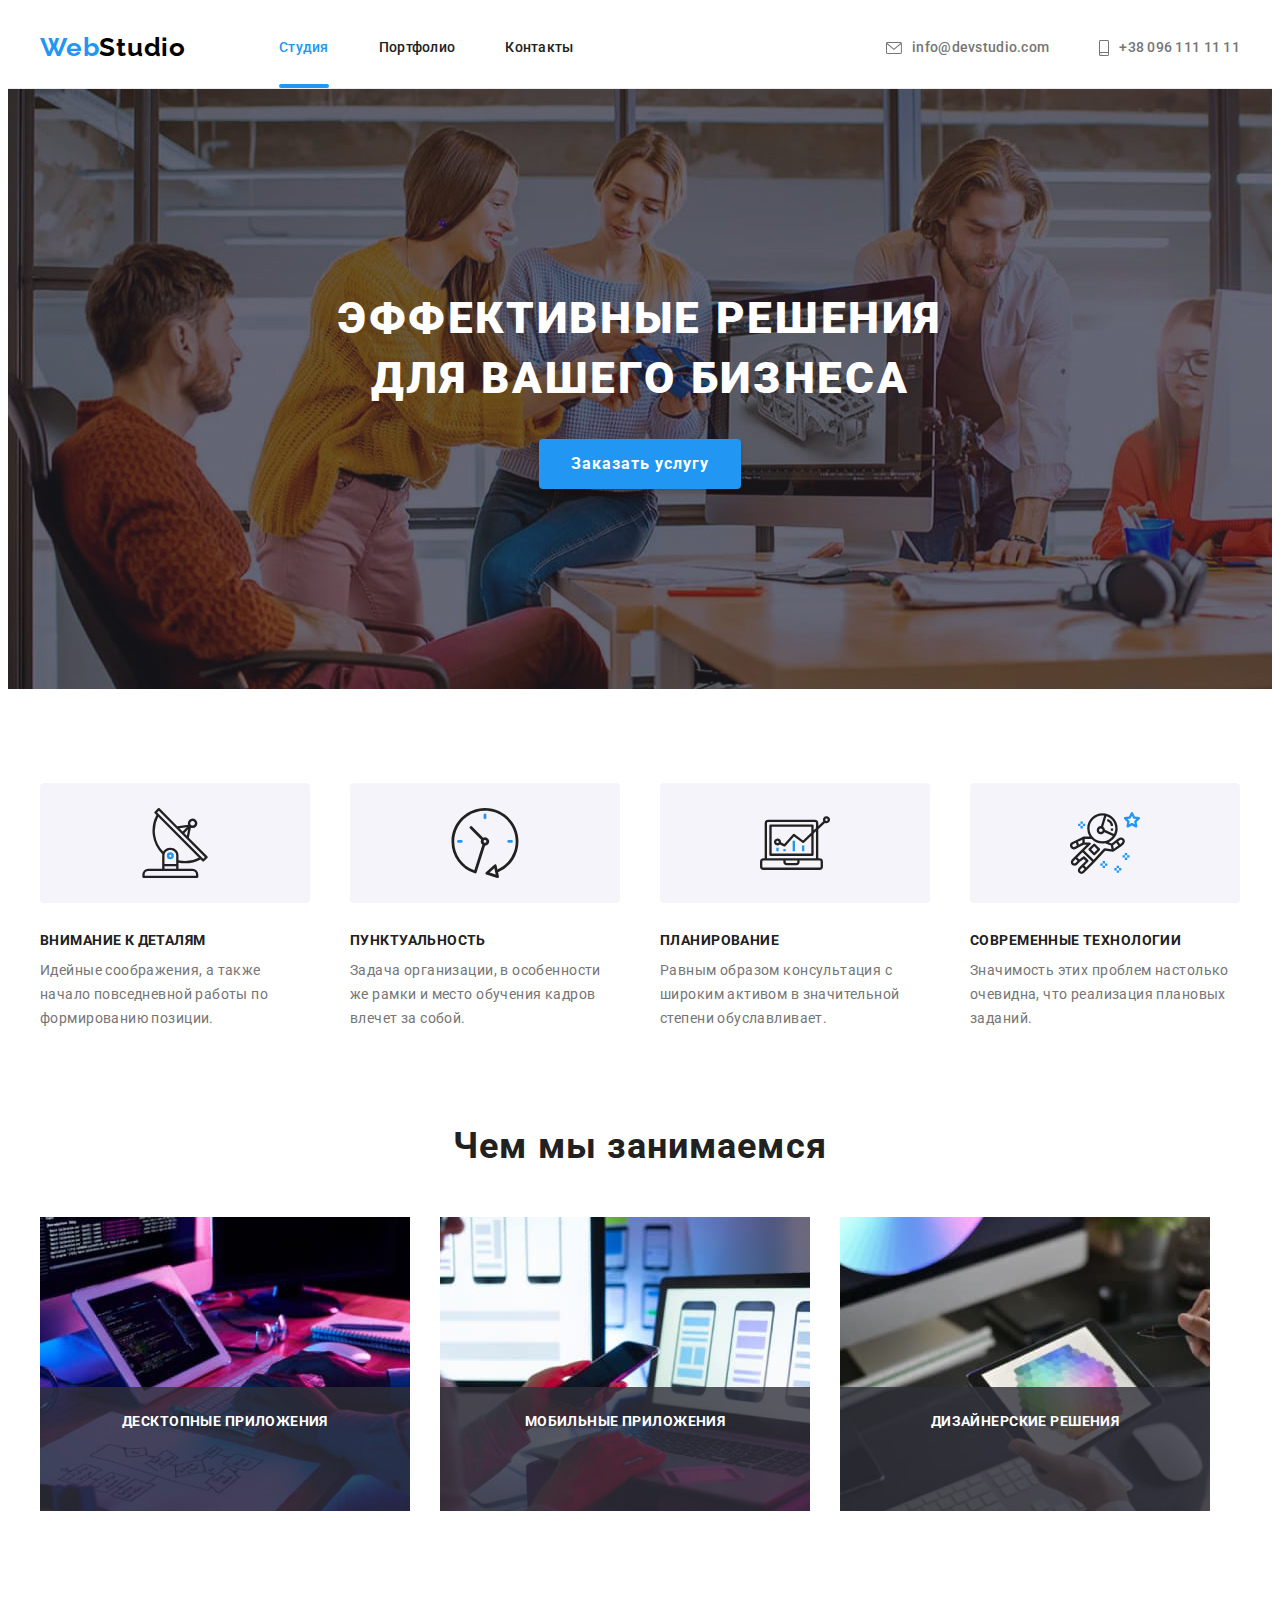
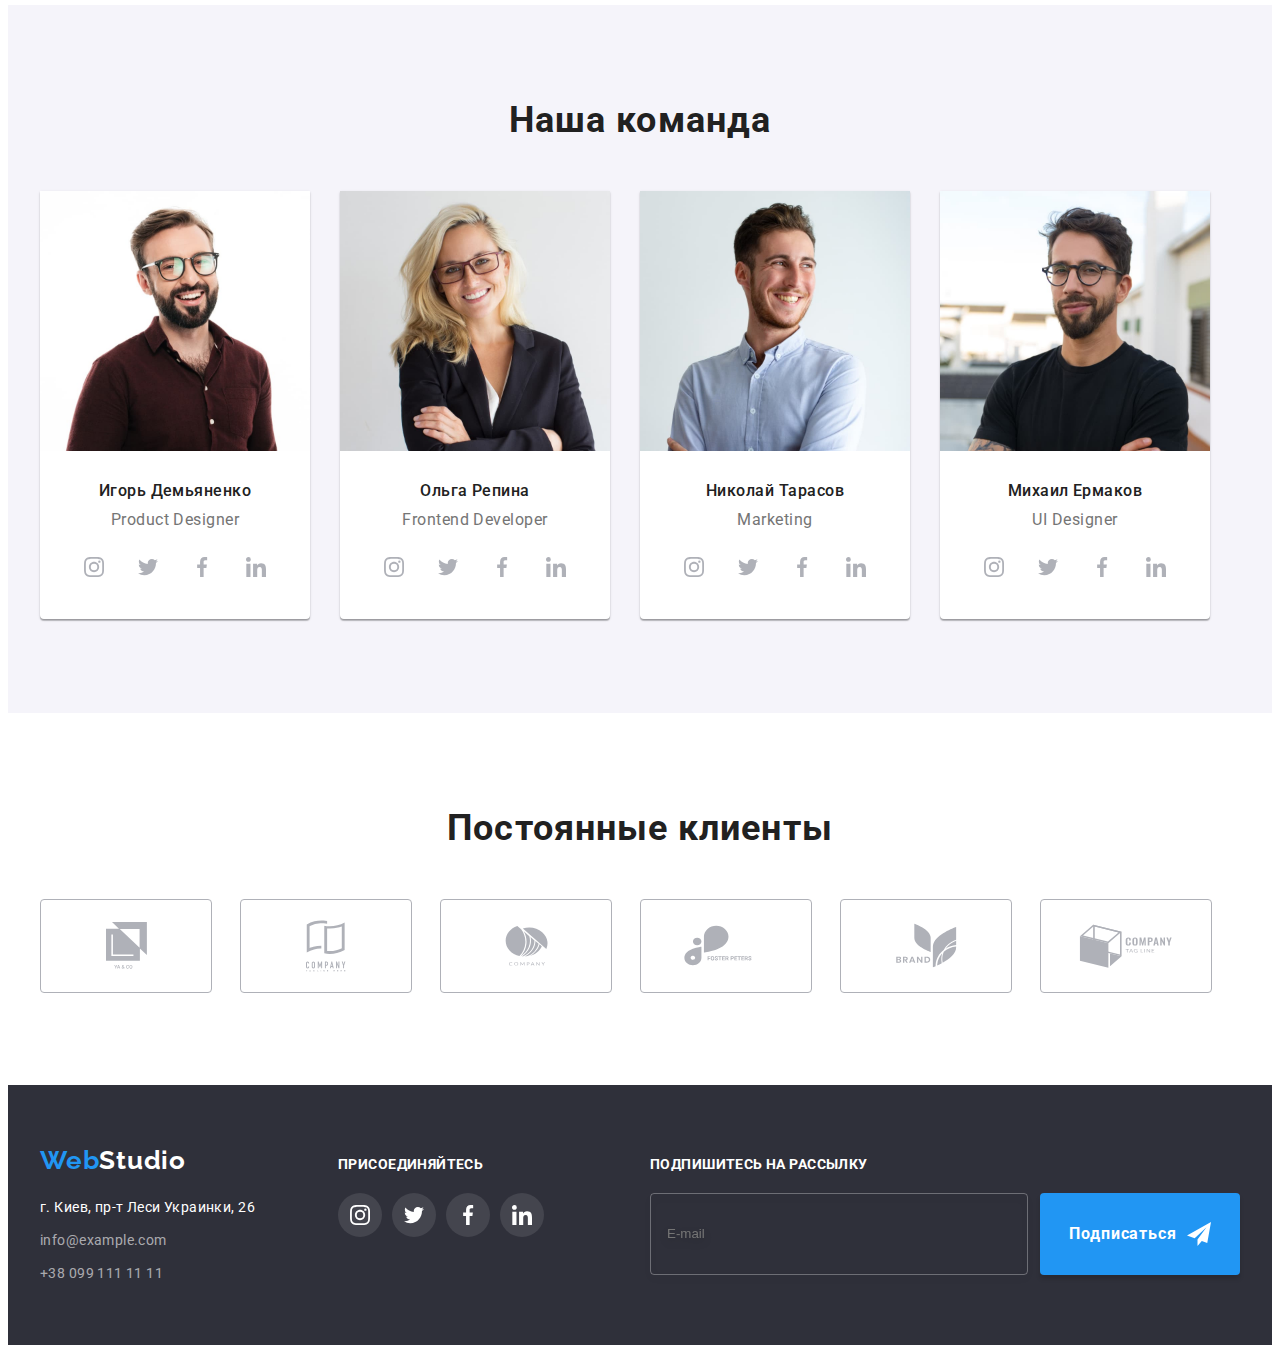
==== commit 00619517: "Index ready" ====
--- a/index.html
+++ b/index.html
@@ -516,10 +516,10 @@
             Web<span class="logo__footer">Studio</span></a
           >
           <address>
-            <ul class="ul-adress">
+            <ul class="contacts">
               <li>
                 <a
-                  class="adress"
+                  class="contacts__decor"
                   href="https://goo.gl/maps/PAiW9LLceKNYEAaVA"
                   target="_blank"
                   rel="noreferrer noopener nofollow"
@@ -527,66 +527,100 @@
                 >
               </li>
               <li>
-                <a class="transparency adress" href="mailto:info@example.com"
+                <a
+                  class="transparency contacts__decor"
+                  href="mailto:info@example.com"
                   >info@example.com</a
                 >
               </li>
               <li>
-                <a class="transparency adress" href="tel:380991111111"
+                <a class="transparency contacts__decor" href="tel:380991111111"
                   >+38 099 111 11 11</a
                 >
               </li>
             </ul>
           </address>
         </div>
-        <div class="div-join">
-          <p class="join">присоединяйтесь</p>
+        <div class="join">
+          <p class="join__title">присоединяйтесь</p>
           <ul class="social-list">
             <li class="social-list__item">
-              <a class="adress-link" href="" aria-label="Icon Instagram">
-                <svg class="adress-icon" width="20" height="20">
+              <a
+                class="social-list__link adress-link"
+                href=""
+                aria-label="Icon Instagram"
+              >
+                <svg
+                  class="social-list__icon adress-icon"
+                  width="20"
+                  height="20"
+                >
                   <use href="./images/icons.svg#instagram"></use>
                 </svg>
               </a>
             </li>
             <li class="social-list__item">
-              <a class="adress-link" href="" aria-label="Icon Twitter">
-                <svg class="adress-icon" width="20" height="20">
+              <a
+                class="social-list__link adress-link"
+                href=""
+                aria-label="Icon Twitter"
+              >
+                <svg
+                  class="social-list__icon adress-icon"
+                  width="20"
+                  height="20"
+                >
                   <use href="./images/icons.svg#twitter"></use>
                 </svg>
               </a>
             </li>
             <li class="social-list__item">
-              <a class="adress-link" href="" aria-label="Icon Facebook">
-                <svg class="adress-icon" width="20" height="20">
+              <a
+                class="social-list__link adress-link"
+                href=""
+                aria-label="Icon Facebook"
+              >
+                <svg
+                  class="social-list__icon adress-icon"
+                  width="20"
+                  height="20"
+                >
                   <use href="./images/icons.svg#facebook"></use>
                 </svg>
               </a>
             </li>
             <li class="social-list__item">
-              <a class="adress-link" href="" aria-label="Icon Linkedin">
-                <svg class="adress-icon" width="20" height="20">
+              <a
+                class="social-list__link adress-link"
+                href=""
+                aria-label="Icon Linkedin"
+              >
+                <svg
+                  class="social-list__icon adress-icon"
+                  width="20"
+                  height="20"
+                >
                   <use href="./images/icons.svg#linkedin"></use>
                 </svg>
               </a>
             </li>
           </ul>
         </div>
-        <form autocomplete="off">
-          <label class="subsc-label" for="subscription"
+        <form class="subscription" autocomplete="off">
+          <label class="subscription__label" for="subscription"
             >Подпишитесь на рассылку</label
           >
-          <div class="subscription">
+          <div class="subscription__form">
             <input
-              class="subsc-input"
+              class="subscription__input"
               type="email"
               name="subscription"
               id="subscription"
               placeholder="E-mail"
             />
-            <button class="subscr-btn" type="submit">
+            <button class="subscription__button" type="submit">
               <span>Подписаться</span>
-              <svg class="subscr-icon" width="24" height="24">
+              <svg class="subscription__icon" width="24" height="24">
                 <use href="./images/icons.svg#icon-send"></use>
               </svg>
             </button>
@@ -596,46 +630,46 @@
     </footer>
     <div class="backdrop is-hidden" data-modal>
       <div class="modal">
-        <button class="modal-close-button" type="button" data-modal-close>
-          <svg class="mod-close" width="18" height="18">
+        <button class="modal__close-button" type="button" data-modal-close>
+          <svg class="modal__close-svg" width="18" height="18">
             <use href="./images/icons.svg#close"></use>
           </svg>
         </button>
 
-        <strong class="modal-title"
+        <strong class="modal__title"
           >Оставьте свои данные, мы вам перезвоним</strong
         >
-        <label class="modal-label">
-          <span class="modal-descr">Имя</span>
-          <span class="space-input">
-            <input class="modal-input" type="text" name="name" />
-            <svg class="modal-icon" width="18" height="18">
+        <label class="modal__form">
+          <span class="modal__label">Имя</span>
+          <span class="modal__custom">
+            <input class="modal__input" type="text" name="name" />
+            <svg class="modal__icon" width="18" height="18">
               <use href="./images/icons.svg#person-modal"></use>
             </svg>
           </span>
         </label>
-        <label class="modal-label">
-          <span class="modal-descr">Телефон</span>
-          <span class="space-input">
-            <input class="modal-input" type="tel" name="tel" />
-            <svg class="modal-icon" width="18" height="18">
+        <label class="modal__form">
+          <span class="modal__label">Телефон</span>
+          <span class="modal__custom">
+            <input class="modal__input" type="tel" name="tel" />
+            <svg class="modal__icon" width="18" height="18">
               <use href="./images/icons.svg#phone-modal"></use>
             </svg>
           </span>
         </label>
-        <label class="modal-label">
-          <span class="modal-descr">Почта</span>
-          <span class="space-input">
-            <input class="modal-input" type="email" name="e-mail" />
-            <svg class="modal-icon" width="18" height="18">
+        <label class="modal__form">
+          <span class="modal__label">Почта</span>
+          <span class="modal__custom">
+            <input class="modal__input" type="email" name="e-mail" />
+            <svg class="modal__icon" width="18" height="18">
               <use href="./images/icons.svg#email-modal"></use>
             </svg>
           </span>
         </label>
-        <div class="modal-area-form">
-          <label class="modal-descr" for="textarea">Комментарий</label>
+        <div class="modal__area-form">
+          <label class="modal__label" for="textarea">Комментарий</label>
           <textarea
-            class="modal-area"
+            class="modal__area"
             name="textarea"
             rows="10"
             id="textarea"
@@ -644,15 +678,18 @@
         </div>
 
         <label class="checkbox-form">
-          <input class="checkbox visually-hidden" type="checkbox" />
-          <span class="checkbox-icon">
+          <input
+            class="checkbox-form__checkbox visually-hidden"
+            type="checkbox"
+          />
+          <span class="checkbox-form__icon">
             <svg width="16" height="15">
               <use href="./images/icons.svg#icon-check-modal"></use>
             </svg>
           </span>
-          <span class="checkbox-tex"
+          <span class="checkbox-form__text"
             >Соглашаюсь с рассылкой и принимаю
-            <a class="license" href="">Условия договора</a></span
+            <a class="checkbox-form__link" href="">Условия договора</a></span
           >
         </label>
 
--- a/css/styles.css
+++ b/css/styles.css
@@ -104,7 +104,7 @@
 
 .header-nav__list,
 .contact-quickly,
-.ul-adress,
+.contacts,
 .feature__list,
 .promo__list,
 .team__list,
@@ -129,10 +129,10 @@
 .header-nav__link:focus,
 .contact-quickly__link.header-nav__link:hover,
 .contact-quickly__link.header-nav__link:focus,
-.adress:hover,
-.adress:focus,
-.transparency.adress:hover,
-.transparency.adress:focus {
+.contacts__decor:hover,
+.contacts__decor:focus,
+.transparency.contacts__decor:hover,
+.transparency.contacts__decor:focus {
   color: var(--color-focus);
 }
 
@@ -278,7 +278,7 @@
   transform: translateY(-200%);
 }
 
-.modal-close-button {
+.modal__close-button {
   position: absolute;
 
   display: flex;
@@ -300,18 +300,18 @@
   transition: fill var(--general-animation);
 }
 
-.mod-close {
+.modal__close-svg {
   fill: var(--color-h2-h3);
 
   transition: fill var(--general-animation);
 }
 
-.modal-close-button:hover .mod-close,
-.modal-close-button:focus .mod-close {
+.modal__close-button:hover .modal__close-svg,
+.modal__close-button:focus .modal__close-svg {
   fill: var(--color-focus);
 }
 
-.modal-title {
+.modal__title {
   display: inline;
 
   margin-bottom: 12px;
@@ -322,14 +322,14 @@
   color: var(--color-h2-h3);
 }
 
-.modal-label {
+.modal__form {
   display: block;
   width: 100%;
 
   margin-bottom: 10px;
 }
 
-.modal-descr {
+.modal__label {
   display: inline-block;
 
   margin-bottom: 4px;
@@ -340,13 +340,13 @@
   color: var(--color-text);
 }
 
-.space-input {
+.modal__custom {
   position: relative;
   display: block;
   height: 40px;
 }
 
-.modal-input {
+.modal__input {
   width: 100%;
   height: 100%;
 
@@ -358,13 +358,13 @@
   transition: border var(--general-animation);
 }
 
-.modal-input:focus,
-.modal-area:focus {
+.modal__input:focus,
+.modal__area:focus {
   border-color: var(--color-focus);
   outline: transparent;
 }
 
-.modal-icon {
+.modal__icon {
   position: absolute;
   top: 50%;
   left: 14px;
@@ -373,16 +373,16 @@
   transition: fill var(--general-animation);
 }
 
-.modal-input:focus + .modal-icon {
+.modal__input:focus + .modal__icon {
   fill: var(--color-focus);
 }
 
-.modal-area-form {
+.modal__area-form {
   width: 100%;
   margin-bottom: 20px;
 }
 
-.modal-area {
+.modal__area {
   width: 100%;
 
   padding: 8px;
@@ -397,7 +397,7 @@
   border-radius: 4px;
 }
 
-.modal-area::placeholder {
+.modal__area::placeholder {
   font-size: 12px;
   line-height: 1.17;
   letter-spacing: 0.01em;
@@ -416,7 +416,7 @@
   color: var(--color-text);
 }
 
-.checkbox-icon {
+.checkbox-form__icon {
   display: flex;
   align-items: center;
   justify-content: center;
@@ -436,17 +436,17 @@
     outline-color var(--general-animation);
 }
 
-.checkbox:focus + .checkbox-icon {
+.checkbox-form__checkbox:focus + .checkbox-form__icon {
   outline-color: var(--color-focus);
 }
 
-.checkbox:checked + .checkbox-icon {
+.checkbox-form__checkbox:checked + .checkbox-form__icon {
   fill: #ffffff;
   background-color: var(--color-focus);
   outline: none;
 }
 
-.license {
+.checkbox-form__link {
   cursor: pointer;
   color: var(--color-focus);
 }
@@ -839,7 +839,7 @@
   margin-bottom: 20px;
 }
 
-.adress {
+.contacts__decor {
   line-height: 1.7;
   letter-spacing: 0.03em;
   color: #ffffff;
@@ -849,15 +849,15 @@
   transition: color var(--general-animation);
 }
 
-.transparency.adress {
+.transparency.contacts__decor {
   color: rgba(255, 255, 255, 0.6);
 }
 
-.ul-adress li:not(:last-child) {
+.contacts li:not(:last-child) {
   margin-bottom: 9px;
 }
 
-.join {
+.join__title {
   font-weight: 700;
   line-height: 1.14;
   letter-spacing: 0.03em;
@@ -892,11 +892,11 @@
   fill: currentColor;
 }
 
-.div-join {
+.join {
   margin-right: 93px;
 }
 
-.subsc-label {
+.subscription__label {
   display: inline-block;
   font-weight: 700;
   font-size: 14px;
@@ -907,11 +907,11 @@
   margin-bottom: 20px;
 }
 
-.subscription {
-  display: flex;
-}
-
-.subsc-input {
+.subscription__form {
+  display: flex;
+}
+
+.subscription__input {
   width: 358px;
   height: 50px;
   margin-right: 12px;
@@ -929,12 +929,12 @@
   transition: border var(--general-animation);
 }
 
-.subsc-input:focus {
+.subscription__input:focus {
   border-color: var(--color-focus);
   outline: transparent;
 }
 
-.subscr-btn {
+.subscription__button {
   display: flex;
   justify-content: center;
   align-items: center;
@@ -954,11 +954,11 @@
   min-width: 200px;
 }
 
-.subscr-btn > p {
+.subscription__button > span {
   margin-right: 10px;
 }
 
-.subscr-icon {
+.subscription__icon {
   fill: #ffffff;
 }
 
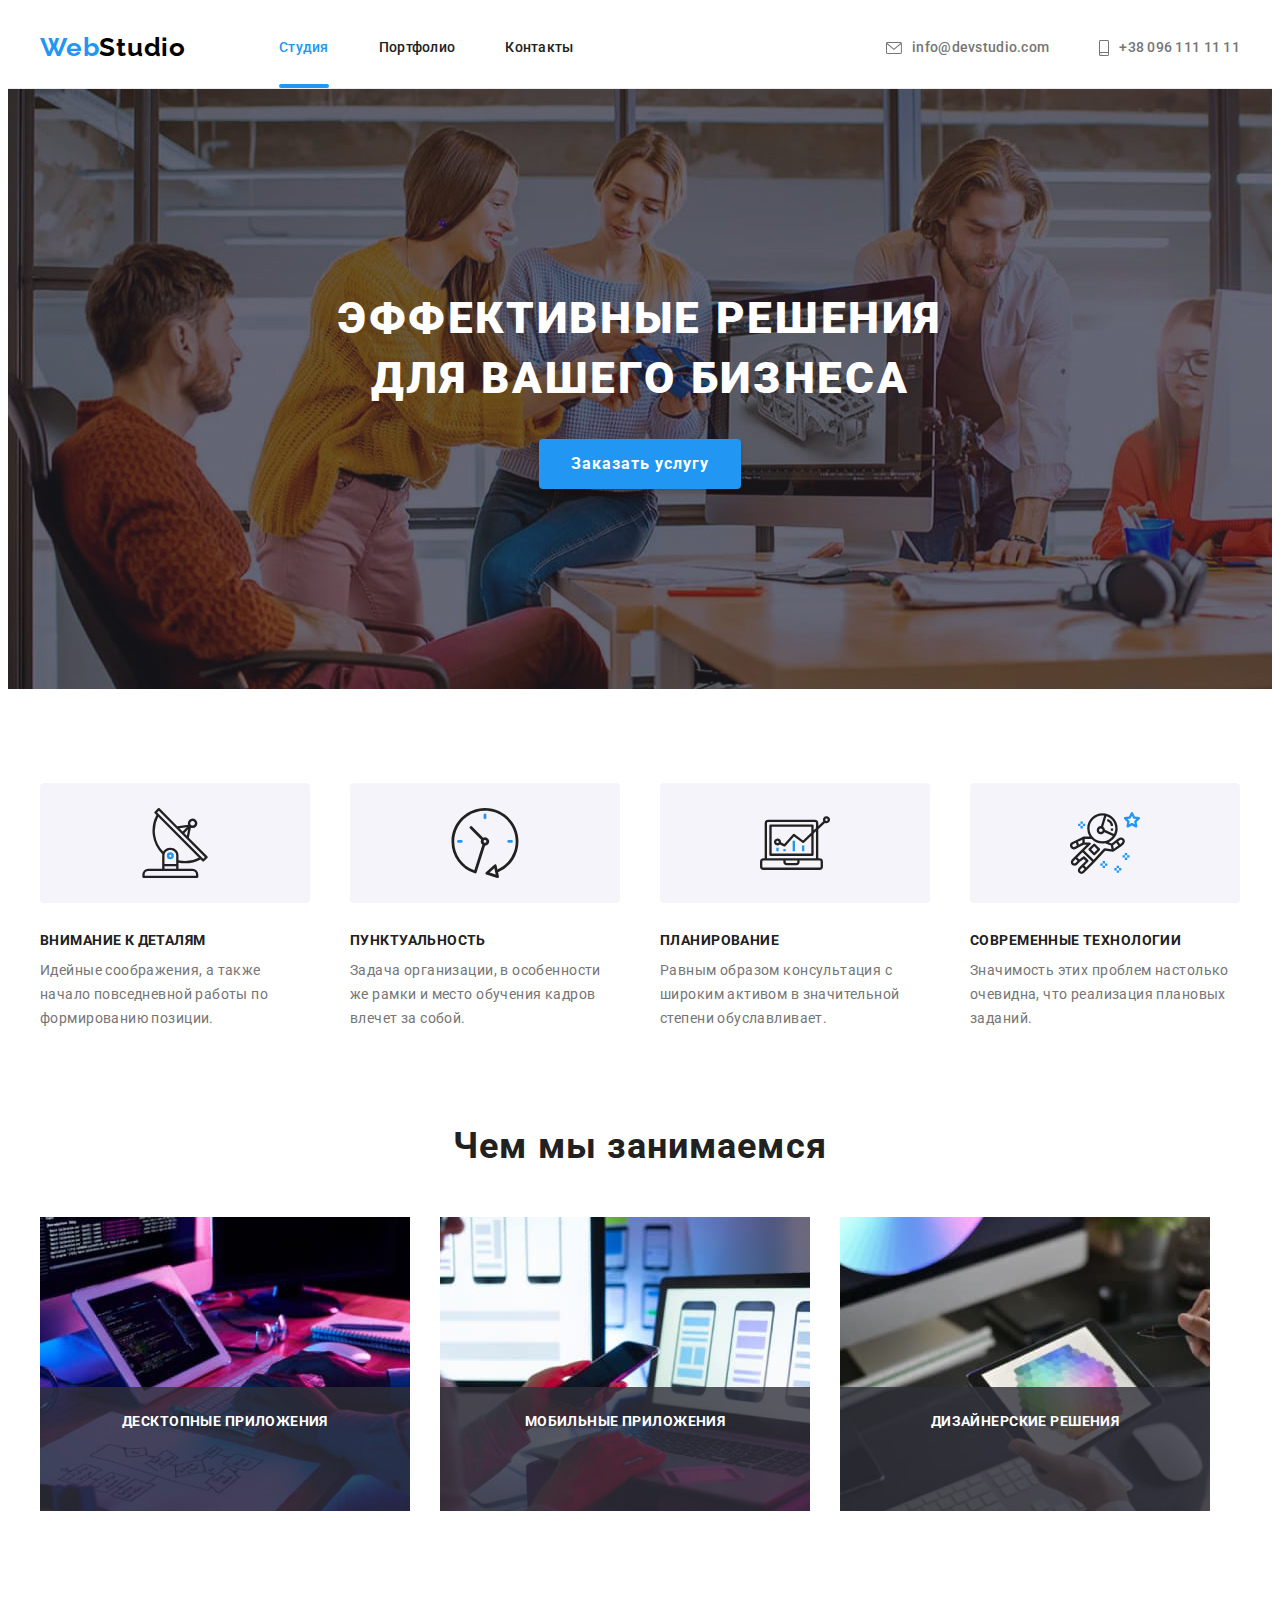
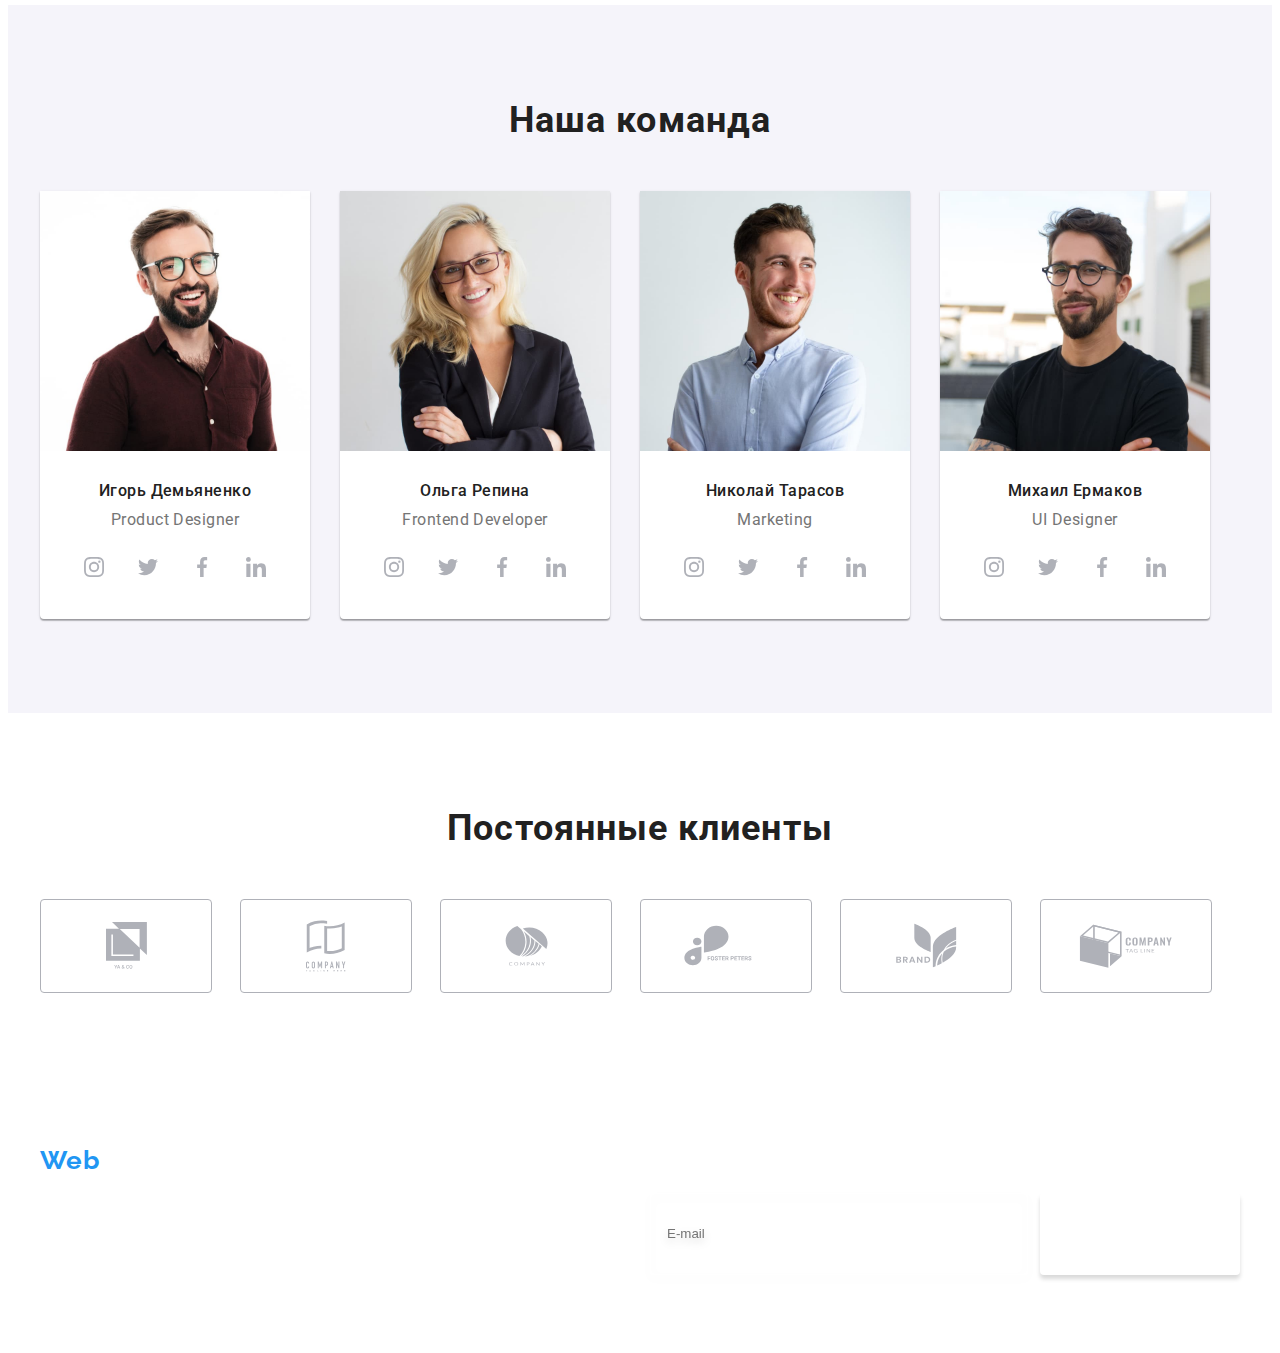
==== commit bdd40bf5: "До Портфолио" ====
--- a/index.html
+++ b/index.html
@@ -24,7 +24,7 @@
 
   <body>
     <header class="header">
-      <div class="container">
+      <div class="container header__container">
         <nav class="header-nav">
           <a class="logo logo--up" href="./index.html">
             Web<span class="logo__header">Studio</span></a
@@ -46,7 +46,7 @@
           </ul>
         </nav>
         <ul class="contact-quickly">
-          <li>
+          <li class="contact-quickly__list">
             <a
               class="contact-quickly__link header-nav__link"
               href="mailto:info@devstudio.com"
@@ -57,7 +57,7 @@
               info@devstudio.com</a
             >
           </li>
-          <li>
+          <li class="contact-quickly__list">
             <a
               class="contact-quickly__link header-nav__link"
               href="tel:380961111111"
@@ -183,7 +183,7 @@
 
       <section class="team section">
         <div class="container">
-          <h2 class="title">Наша команда</h2>
+          <h2 class="title team__title">Наша команда</h2>
           <ul class="team__list">
             <li class="team__member">
               <img
@@ -510,7 +510,7 @@
       </section>
     </main>
     <footer class="footer">
-      <div class="container footer__organisation">
+      <div class="container footer__container">
         <div class="footer__adress">
           <a class="logo logo--down" href="./index.html">
             Web<span class="logo__footer">Studio</span></a
@@ -630,8 +630,8 @@
     </footer>
     <div class="backdrop is-hidden" data-modal>
       <div class="modal">
-        <button class="modal__close-button" type="button" data-modal-close>
-          <svg class="modal__close-svg" width="18" height="18">
+        <button class="close-button" type="button" data-modal-close>
+          <svg class="close-button__svg" width="18" height="18">
             <use href="./images/icons.svg#close"></use>
           </svg>
         </button>
--- a/css/main.min.css
+++ b/css/main.min.css
@@ -1 +1,2 @@
-/* No CSS *//*# sourceMappingURL=main.min.css.map */+.header__container,.header-nav,.header-nav__list,.contact-quickly{display:-webkit-box;display:-ms-flexbox;display:flex;-webkit-box-pack:justify;-ms-flex-pack:justify;justify-content:space-between;-webkit-box-align:center;-ms-flex-align:center;align-items:center}.header-nav__list,.contact-quickly,.contacts{list-style-type:none}.social-list,.social-list__link{display:-webkit-box;display:-ms-flexbox;display:flex;-webkit-box-pack:center;-ms-flex-pack:center;justify-content:center;-webkit-box-align:center;-ms-flex-align:center;align-items:center}.visually-hidden{position:absolute;width:1px;height:1px;margin:-1px;border:0;padding:0;white-space:nowrap;-webkit-clip-path:inset(100%);clip-path:inset(100%);clip:rect(0 0 0 0);overflow:hidden}body{font-family:Roboto, sans-serif;color:#757575;font-size:14px}.title{font-size:36px;line-height:1.17;text-align:center;letter-spacing:0.03em;color:#212121;margin-bottom:50px}h1,h2,h3,h4,h5,h6,p,ul{margin:0}ul{-webkit-padding-start:0;padding-inline-start:0}img{display:block}.section{padding-top:94px;padding-bottom:94px}.container{width:1200px;padding-left:15px;padding-right:15px;margin-left:auto;margin-right:auto}.header{background-color:#ffffff;border-bottom:1px solid #ececec}.header-nav{margin-right:auto}.header-nav__item{position:relative}.header-nav__link{display:inline-block;padding-top:32px;padding-bottom:32px;font-weight:500;line-height:1.14;letter-spacing:0.02em;color:#212121;text-decoration:none;-webkit-transition:color 250ms cubic-bezier(0.4, 0, 0.2, 1);transition:color 250ms cubic-bezier(0.4, 0, 0.2, 1)}.header-nav__link:hover,.header-nav__link:focus{color:#2196f3}.header-nav__link--current{color:#2196f3}.header-nav__link--current::after{position:absolute;content:"";display:inline-block;width:100%;height:4px;bottom:0;left:0;background:#2196f3;border-radius:2px}.contact-quickly__link{color:#757575;display:-webkit-box;display:-ms-flexbox;display:flex;-webkit-box-align:center;-ms-flex-align:center;align-items:center}.contact-quickly__icon{fill:currentColor;margin-right:10px}.header-nav__item:not(:last-child),.contact-quickly__list:not(:last-child){margin-right:50px}.logo{color:#2196f3;font-family:Raleway, sans-serif;font-weight:700;font-size:26px;line-height:1.2;letter-spacing:0.03em;text-decoration:none}.logo--up{margin-right:93px;padding-top:24px;padding-bottom:24px}.logo__header{color:#000000}.feature__list{display:-webkit-box;display:-ms-flexbox;display:flex;-webkit-box-pack:justify;-ms-flex-pack:justify;justify-content:space-between}.feature__item:not(:last-child){margin-right:30px}.feature__fon{display:-webkit-box;display:-ms-flexbox;display:flex;-webkit-box-pack:center;-ms-flex-pack:center;justify-content:center;-webkit-box-align:center;-ms-flex-align:center;align-items:center;height:120px;background-color:#f5f4fa;border-radius:4px;margin-bottom:30px}.feature__title{font-size:14px;line-height:1.14;letter-spacing:0.03em;text-transform:uppercase;color:#212121;margin-bottom:10px}.feature__text{line-height:1.71;letter-spacing:0.03em;max-width:270px}.hero{background-image:-webkit-gradient(linear, left top, right top, from(rgba(47,48,58,0.4)), to(rgba(47,48,58,0.4))),url(../images/hero.jpg);background-image:linear-gradient(to right, rgba(47,48,58,0.4), rgba(47,48,58,0.4)),url(../images/hero.jpg);max-width:1600px;background-color:#2f303a;text-align:center;padding-top:200px;padding-bottom:200px;margin-right:auto;margin-left:auto}.hero__title{font-weight:900;font-size:44px;line-height:1.36;text-align:center;letter-spacing:0.06em;text-transform:uppercase;color:#ffffff;margin-bottom:30px}.button-general{font-family:inherit;font-weight:700;font-size:16px;line-height:1.88;color:#ffffff;letter-spacing:0.06em;background-color:#2196f3;cursor:pointer;padding:10px 32px;-webkit-box-shadow:0px 4px 4px rgba(0,0,0,0.15);box-shadow:0px 4px 4px rgba(0,0,0,0.15);border:none;border-radius:4px;min-width:200px;-webkit-transition:background-color 250ms cubic-bezier(0.4, 0, 0.2, 1);transition:background-color 250ms cubic-bezier(0.4, 0, 0.2, 1)}.button-general:hover,.button-general:focus{background-color:#188ce8}.backdrop{position:fixed;top:0;left:0;width:100vw;height:100vh;background-color:rgba(0,0,0,0.2);-webkit-transition:opacity 250ms cubic-bezier(0.4, 0, 0.2, 1),vizibility 250ms cubic-bezier(0.4, 0, 0.2, 1);transition:opacity 250ms cubic-bezier(0.4, 0, 0.2, 1),vizibility 250ms cubic-bezier(0.4, 0, 0.2, 1)}.backdrop.is-hidden{visibility:hidden;opacity:0;pointer-events:none}.modal{position:absolute;top:50%;left:50%;-webkit-transform:translate(-50%, -50%);transform:translate(-50%, -50%);display:-webkit-box;display:-ms-flexbox;display:flex;-webkit-box-orient:vertical;-webkit-box-direction:normal;-ms-flex-direction:column;flex-direction:column;-webkit-box-pack:normal;-ms-flex-pack:normal;justify-content:normal;-webkit-box-align:center;-ms-flex-align:center;align-items:center;width:528px;padding:40px;background:#ffffff;-webkit-box-shadow:0px 1px 3px rgba(0,0,0,0.12),0px 1px 1px rgba(0,0,0,0.14),0px 2px 1px rgba(0,0,0,0.2);box-shadow:0px 1px 3px rgba(0,0,0,0.12),0px 1px 1px rgba(0,0,0,0.14),0px 2px 1px rgba(0,0,0,0.2);border-radius:4px;opacity:1;-webkit-transition:-webkit-transform 250ms cubic-bezier(0.4, 0, 0.2, 1);transition:-webkit-transform 250ms cubic-bezier(0.4, 0, 0.2, 1);transition:transform 250ms cubic-bezier(0.4, 0, 0.2, 1);transition:transform 250ms cubic-bezier(0.4, 0, 0.2, 1), -webkit-transform 250ms cubic-bezier(0.4, 0, 0.2, 1)}.backdrop.is-hidden .modal{-webkit-transform:translateY(-200%);transform:translateY(-200%)}.modal__title{display:inline;margin-bottom:12px;font-size:20px;line-height:1.15;letter-spacing:0.03em;color:#212121}.modal__form{display:block;width:100%;margin-bottom:10px}.modal__label{display:inline-block;margin-bottom:4px;font-size:12px;line-height:1.17;letter-spacing:0.01em;color:#757575}.modal__custom{position:relative;display:block;height:40px}.modal__input{width:100%;height:100%;padding-left:42px;border:1px solid rgba(33,33,33,0.2);border-radius:4px;-webkit-transition:border 250ms cubic-bezier(0.4, 0, 0.2, 1);transition:border 250ms cubic-bezier(0.4, 0, 0.2, 1)}.modal__input:focus,.modal__input:focus{border-color:#2196f3;outline:transparent}.modal__icon{position:absolute;top:50%;left:14px;-webkit-transform:translateY(-50%);transform:translateY(-50%);-webkit-transition:fill 250ms cubic-bezier(0.4, 0, 0.2, 1);transition:fill 250ms cubic-bezier(0.4, 0, 0.2, 1)}.modal__input:focus+.modal__icon{fill:#2196f3}.modal__area-form{width:100%;margin-bottom:20px}.modal__area{width:100%;padding:8px;resize:none;font-size:12px;line-height:1.17;letter-spacing:0.01em;color:#000000;border:1px solid rgba(33,33,33,0.2);border-radius:4px}.modal__area:focus,.modal__area:focus{border-color:#2196f3;outline:transparent}.modal__area::-webkit-input-placeholder{font-size:12px;line-height:1.17;letter-spacing:0.01em;color:rgba(117,117,117,0.5)}.modal__area:-ms-input-placeholder{font-size:12px;line-height:1.17;letter-spacing:0.01em;color:rgba(117,117,117,0.5)}.modal__area::-ms-input-placeholder{font-size:12px;line-height:1.17;letter-spacing:0.01em;color:rgba(117,117,117,0.5)}.modal__area::placeholder{font-size:12px;line-height:1.17;letter-spacing:0.01em;color:rgba(117,117,117,0.5)}.close-button{position:absolute;display:-webkit-box;display:-ms-flexbox;display:flex;-webkit-box-align:center;-ms-flex-align:center;align-items:center;-webkit-box-pack:center;-ms-flex-pack:center;justify-content:center;top:8px;right:8px;width:30px;height:30px;padding:0;background-color:#ffffff;border:1px solid rgba(0,0,0,0.1);border-radius:50%;cursor:pointer;-webkit-transition:fill 250ms cubic-bezier(0.4, 0, 0.2, 1);transition:fill 250ms cubic-bezier(0.4, 0, 0.2, 1)}.close-button__svg{fill:#212121;-webkit-transition:fill 250ms cubic-bezier(0.4, 0, 0.2, 1);transition:fill 250ms cubic-bezier(0.4, 0, 0.2, 1)}.close-button:hover .close-button__svg,.close-button:focus .close-button__svg{fill:#2196f3}.checkbox-form{display:-webkit-box;display:-ms-flexbox;display:flex;-webkit-box-align:center;-ms-flex-align:center;align-items:center;margin-bottom:30px;font-size:14px;line-height:1.71;letter-spacing:0.03em;color:#757575}.checkbox-form__link{cursor:pointer;color:#2196f3}.checkbox-form__icon{display:-webkit-box;display:-ms-flexbox;display:flex;-webkit-box-align:center;-ms-flex-align:center;align-items:center;-webkit-box-pack:center;-ms-flex-pack:center;justify-content:center;width:16px;height:15px;margin-right:8px;fill:transparent;border-radius:2px;outline:2px solid #212121;outline-offset:-2px;-webkit-transition:fill 250ms cubic-bezier(0.4, 0, 0.2, 1),backgroud-color 250ms cubic-bezier(0.4, 0, 0.2, 1),outline-color 250ms cubic-bezier(0.4, 0, 0.2, 1);transition:fill 250ms cubic-bezier(0.4, 0, 0.2, 1),backgroud-color 250ms cubic-bezier(0.4, 0, 0.2, 1),outline-color 250ms cubic-bezier(0.4, 0, 0.2, 1)}.checkbox-form__checkbox:focus+.checkbox-form__icon{outline-color:#2196f3}.checkbox-form__checkbox:checked+.checkbox-form__icon{fill:#ffffff;background-color:#2196f3;outline:none}.promo{padding-bottom:94px}.promo__list{display:-webkit-box;display:-ms-flexbox;display:flex}.promo__item{position:relative}.promo__item:not(:last-child){margin-right:30px}.promo__backgroundcolor{position:absolute;bottom:0;left:0;width:100%;height:70px;padding-top:27px;padding-bottom:27px;text-align:center;background-color:rgba(47,48,58,0.8)}.promo__descr{font-weight:700;font-size:14px;line-height:1.14;letter-spacing:0.03em;text-transform:uppercase;color:#ffffff}.team{background-color:#f5f4fa}.team__title{margin-bottom:50px}.team__list{display:-webkit-box;display:-ms-flexbox;display:flex}.team__descr{padding-top:30px;padding-bottom:30px}.team__member{background-color:#ffffff;-webkit-box-shadow:0px 1px 3px rgba(0,0,0,0.12),0px 1px 1px rgba(0,0,0,0.14),0px 2px 1px rgba(0,0,0,0.2);box-shadow:0px 1px 3px rgba(0,0,0,0.12),0px 1px 1px rgba(0,0,0,0.14),0px 2px 1px rgba(0,0,0,0.2);border-radius:0px 0px 4px 4px}.team__member:not(:last-child){margin-right:30px}.team__name{font-weight:500;font-size:16px;line-height:1.19;text-align:center;letter-spacing:0.03em;color:#212121;margin-bottom:10px}.team__position{font-size:16px;line-height:1.19;text-align:center;letter-spacing:0.03em;color:#757575;margin-bottom:16px}.social-list__icon{fill:currentColor}.social-list__item:not(:last-child){margin-right:10px}.social-list__link{width:44px;height:44px;color:#afb1b8;background-color:#ffffff;border-radius:50%;-webkit-transition:color 250ms cubic-bezier(0.4, 0, 0.2, 1),background-color 250ms cubic-bezier(0.4, 0, 0.2, 1);transition:color 250ms cubic-bezier(0.4, 0, 0.2, 1),background-color 250ms cubic-bezier(0.4, 0, 0.2, 1)}.social-list__link:hover,.social-list__link:focus{color:#ffffff;background-color:#2196f3}.clients__list{display:-webkit-box;display:-ms-flexbox;display:flex}.our-client{display:block;width:170px;height:92px}.our-client:not(:last-child){margin-right:30px}.our-client__link{display:-webkit-box;display:-ms-flexbox;display:flex;-webkit-box-pack:center;-ms-flex-pack:center;justify-content:center;-webkit-box-align:center;-ms-flex-align:center;align-items:center;width:100%;height:100%;color:#afb1b8;border:1px solid #afb1b8;border-radius:4px;-webkit-transition:color 250ms cubic-bezier(0.4, 0, 0.2, 1),border-color 250ms cubic-bezier(0.4, 0, 0.2, 1);transition:color 250ms cubic-bezier(0.4, 0, 0.2, 1),border-color 250ms cubic-bezier(0.4, 0, 0.2, 1)}.our-client__link:hover,.our-client__link:focus{color:#2196f3;border-color:#2196f3}.our-client__logo{fill:currentColor}.filter{display:-webkit-box;display:-ms-flexbox;display:flex;-webkit-box-pack:center;-ms-flex-pack:center;justify-content:center;margin-bottom:50px}.filter__item:not(:last-child){margin-right:8px}.filter__button{font-family:inherit;font-weight:500;font-size:16px;line-height:1.62;text-align:center;letter-spacing:0.03em;color:#212121;background-color:#f5f4fa;cursor:pointer;padding:6px 22px;border-radius:4px;border:none;-webkit-transition:color 250ms cubic-bezier(0.4, 0, 0.2, 1),background-color 250ms cubic-bezier(0.4, 0, 0.2, 1),-webkit-box-shadow 250ms cubic-bezier(0.4, 0, 0.2, 1);transition:color 250ms cubic-bezier(0.4, 0, 0.2, 1),background-color 250ms cubic-bezier(0.4, 0, 0.2, 1),-webkit-box-shadow 250ms cubic-bezier(0.4, 0, 0.2, 1);transition:color 250ms cubic-bezier(0.4, 0, 0.2, 1),background-color 250ms cubic-bezier(0.4, 0, 0.2, 1),box-shadow 250ms cubic-bezier(0.4, 0, 0.2, 1);transition:color 250ms cubic-bezier(0.4, 0, 0.2, 1),background-color 250ms cubic-bezier(0.4, 0, 0.2, 1),box-shadow 250ms cubic-bezier(0.4, 0, 0.2, 1),-webkit-box-shadow 250ms cubic-bezier(0.4, 0, 0.2, 1)}.filter__button:hover,.filter__button:focus{color:#ffffff;background-color:#2196f3;-webkit-box-shadow:0px 3px 1px rgba(0,0,0,0.1),0px 1px 2px rgba(0,0,0,0.08),0px 2px 2px rgba(0,0,0,0.12);box-shadow:0px 3px 1px rgba(0,0,0,0.1),0px 1px 2px rgba(0,0,0,0.08),0px 2px 2px rgba(0,0,0,0.12);border-radius:4px}
+/*# sourceMappingURL=main.min.css.map */--- a/css/styles.css
+++ b/css/styles.css
@@ -1,5 +1,5 @@
 /*#region General styles */
-
+/* 
 :root {
   --color-text: #757575;
   --color-h2-h3: #212121;
@@ -8,15 +8,15 @@
   --color-cliets: #afb1b8;
   --color-footer: #2f303a;
   --general-animation: 250ms cubic-bezier(0.4, 0, 0.2, 1);
-}
-
-body {
+} */
+
+/* body {
   font-family: Roboto, sans-serif;
   color: var(--color-text);
   font-size: 14px;
-}
-
-h1,
+} */
+
+/* h1,
 h2,
 h3,
 h4,
@@ -33,9 +33,9 @@
 
 img {
   display: block;
-}
-
-.section {
+} */
+
+/* .section {
   padding-top: 94px;
   padding-bottom: 94px;
 }
@@ -46,43 +46,43 @@
   padding-right: 15px;
   margin-left: auto;
   margin-right: auto;
-}
+} */
 /*#endregion */
 
 /*#region  Header & Footer */
 
-.header > .container,
-.header > .container > .header-nav,
-.header > .container > .header-nav > .header-nav__list,
+/* .header > .container, */
+/* .header > .container > .header-nav, */
+/* .header > .container > .header-nav > .header-nav__list, */
+/* .header > .container > .contact-quickly { */
+/* display: flex;
+  justify-content: space-between;
+  align-items: center;
+} */
+/* 
 .header > .container > .contact-quickly {
   display: flex;
-  justify-content: space-between;
-  align-items: center;
-}
-
-.header > .container > .contact-quickly {
-  display: flex;
-  align-items: center;
-}
-
-.header-nav > .header-nav__list > li:not(:last-child),
-.contact-quickly > li:not(:last-child) {
-  margin-right: 50px;
-}
-
-.header-nav > .header-nav__list > li > a,
-.contact-quickly > li > a {
+  align-items: center;
+} */
+
+/* .header-nav > .header-nav__list > li:not(:last-child), */
+/* .contact-quickly > li:not(:last-child) { */
+/* margin-right: 50px;
+} */
+
+/* .header-nav > .header-nav__list > li > a, */
+/* .contact-quickly > li > a {
   display: inline-block;
   padding-top: 32px;
   padding-bottom: 32px;
-}
-
-.header {
+} */
+
+/* .header {
   background-color: #ffffff;
   border-bottom: 1px solid #ececec;
-}
-
-.logo {
+} */
+
+/* .logo {
   color: var(--color-focus);
   font-family: Raleway, sans-serif;
   font-weight: 700;
@@ -90,32 +90,32 @@
   line-height: 1.2;
   letter-spacing: 0.03em;
   text-decoration: none;
-}
-
-.logo--up {
+} */
+
+/* .logo--up {
   margin-right: 93px;
   padding-top: 24px;
   padding-bottom: 24px;
-}
-
+} */
+/* 
 .logo__header {
   color: #000000;
-}
-
-.header-nav__list,
-.contact-quickly,
-.contacts,
+} */
+
+/* .header-nav__list, */
+/* .contact-quickly, */
+/* .contacts, */
 .feature__list,
 .promo__list,
 .team__list,
 .filter,
-.portfolio-list,
+.portfolio,
 .social-list,
 .clients__list {
   list-style-type: none;
 }
 
-.header-nav__link {
+/* .header-nav__link {
   font-weight: 500;
   line-height: 1.14;
   letter-spacing: 0.02em;
@@ -123,12 +123,12 @@
   text-decoration: none;
 
   transition: color var(--general-animation);
-}
-
-.header-nav__link:hover,
-.header-nav__link:focus,
-.contact-quickly__link.header-nav__link:hover,
-.contact-quickly__link.header-nav__link:focus,
+} */
+
+/* .header-nav__link:hover, */
+/* .header-nav__link:focus, */
+/* .contact-quickly__link.header-nav__link:hover, */
+/* .contact-quickly__link.header-nav__link:focus, */
 .contacts__decor:hover,
 .contacts__decor:focus,
 .transparency.contacts__decor:hover,
@@ -136,15 +136,15 @@
   color: var(--color-focus);
 }
 
-.header-nav__link--current {
+/* .header-nav__link--current {
   color: var(--color-focus);
-}
-
-.header-nav__item {
+} */
+
+/* .header-nav__item {
   position: relative;
-}
-
-.header-nav__link--current::after {
+} */
+
+/* .header-nav__link--current::after {
   position: absolute;
   content: "";
   display: inline-block;
@@ -156,28 +156,28 @@
 
   background: #2196f3;
   border-radius: 2px;
-}
-
+} */
+/* 
 .header-nav {
   margin-right: auto;
-}
-
-.contact-quickly__link.header-nav__link {
+} */
+
+/* .contact-quickly__link.header-nav__link {
   color: var(--color-text);
   display: flex;
   align-items: center;
-}
-
+} */
+/* 
 .contact-quickly__icon {
   fill: currentColor;
   margin-right: 10px;
-}
+} */
 
 /*#endregion */
 
 /*#region  Hero */
 
-.hero {
+/* .hero {
   background-image: linear-gradient(
       to right,
       rgba(47, 48, 58, 0.4),
@@ -191,9 +191,9 @@
   padding-bottom: 200px;
   margin-right: auto;
   margin-left: auto;
-}
-
-.hero__title {
+} */
+
+/* .hero__title {
   font-weight: 900;
   font-size: 44px;
   line-height: 1.36;
@@ -202,9 +202,9 @@
   text-transform: uppercase;
   color: #ffffff;
   margin-bottom: 30px;
-}
-
-.button-general {
+} */
+
+/* .button-general {
   font-family: inherit;
   font-weight: 700;
   font-size: 16px;
@@ -220,17 +220,17 @@
   min-width: 200px;
 
   transition: background-color var(--general-animation);
-}
-
+} */
+/* 
 .button-general:hover,
 .button-general:focus {
   background-color: #188ce8;
-}
+} */
 /*#endregion */
 
 /*#region Modal */
 
-.backdrop {
+/* .backdrop {
   position: fixed;
   top: 0;
   left: 0;
@@ -241,14 +241,14 @@
 
   transition: opacity var(--general-animation),
     vizibility var(--general-animation);
-}
-
+} */
+/* 
 .backdrop.is-hidden {
   visibility: hidden;
   opacity: 0;
   pointer-events: none;
-}
-
+} */
+/* 
 .modal {
   position: absolute;
   top: 50%;
@@ -272,13 +272,13 @@
   opacity: 1;
 
   transition: transform var(--general-animation);
-}
-
+} */
+/* 
 .backdrop.is-hidden .modal {
   transform: translateY(-200%);
-}
-
-.modal__close-button {
+} */
+/* 
+.close-button {
   position: absolute;
 
   display: flex;
@@ -298,20 +298,20 @@
   cursor: pointer;
 
   transition: fill var(--general-animation);
-}
-
-.modal__close-svg {
+} */
+
+/* .close-button__svg {
   fill: var(--color-h2-h3);
 
   transition: fill var(--general-animation);
-}
-
-.modal__close-button:hover .modal__close-svg,
-.modal__close-button:focus .modal__close-svg {
+} */
+
+/* .close-button:hover .close-button__svg,
+.close-button:focus .close-button__svg {
   fill: var(--color-focus);
-}
-
-.modal__title {
+} */
+
+/* .modal__title {
   display: inline;
 
   margin-bottom: 12px;
@@ -320,8 +320,8 @@
   line-height: 1.15;
   letter-spacing: 0.03em;
   color: var(--color-h2-h3);
-}
-
+} */
+/* 
 .modal__form {
   display: block;
   width: 100%;
@@ -356,32 +356,32 @@
   border-radius: 4px;
 
   transition: border var(--general-animation);
-}
-
-.modal__input:focus,
+} */
+
+/* .modal__input:focus,
 .modal__area:focus {
   border-color: var(--color-focus);
   outline: transparent;
-}
-
-.modal__icon {
+} */
+
+/* .modal__icon {
   position: absolute;
   top: 50%;
   left: 14px;
   transform: translateY(-50%);
 
   transition: fill var(--general-animation);
-}
-
-.modal__input:focus + .modal__icon {
+} */
+
+/* .modal__input:focus + .modal__icon {
   fill: var(--color-focus);
 }
 
 .modal__area-form {
   width: 100%;
   margin-bottom: 20px;
-}
-
+} */
+/* 
 .modal__area {
   width: 100%;
 
@@ -395,16 +395,16 @@
 
   border: 1px solid rgba(33, 33, 33, 0.2);
   border-radius: 4px;
-}
-
+} */
+/* 
 .modal__area::placeholder {
   font-size: 12px;
   line-height: 1.17;
   letter-spacing: 0.01em;
   color: rgba(117, 117, 117, 0.5);
-}
-
-.checkbox-form {
+} */
+
+/* .checkbox-form {
   display: flex;
   align-items: center;
 
@@ -414,9 +414,9 @@
   line-height: 1.71;
   letter-spacing: 0.03em;
   color: var(--color-text);
-}
-
-.checkbox-form__icon {
+} */
+
+/* .checkbox-form__icon {
   display: flex;
   align-items: center;
   justify-content: center;
@@ -434,28 +434,28 @@
   transition: fill var(--general-animation),
     backgroud-color var(--general-animation),
     outline-color var(--general-animation);
-}
-
-.checkbox-form__checkbox:focus + .checkbox-form__icon {
+} */
+
+/* .checkbox-form__checkbox:focus + .checkbox-form__icon {
   outline-color: var(--color-focus);
-}
-
+} */
+/* 
 .checkbox-form__checkbox:checked + .checkbox-form__icon {
   fill: #ffffff;
   background-color: var(--color-focus);
   outline: none;
-}
-
-.checkbox-form__link {
+} */
+
+/* .checkbox-form__link {
   cursor: pointer;
   color: var(--color-focus);
-}
+} */
 
 /*#endregion */
 
 /*#region  Feature */
 
-.visually-hidden {
+/* .visually-hidden {
   position: absolute;
   width: 1px;
   height: 1px;
@@ -466,8 +466,8 @@
   clip-path: inset(100%);
   clip: rect(0 0 0 0);
   overflow: hidden;
-}
-
+} */
+/* 
 .feature__list {
   display: flex;
   justify-content: space-between;
@@ -475,8 +475,8 @@
 
 .feature__item:not(:last-child) {
   margin-right: 30px;
-}
-
+} */
+/* 
 .feature__fon {
   display: flex;
   justify-content: center;
@@ -485,8 +485,8 @@
   background-color: var(--color-feature);
   border-radius: 4px;
   margin-bottom: 30px;
-}
-
+} */
+/* 
 .feature__title {
   font-size: 14px;
   line-height: 1.14;
@@ -500,37 +500,37 @@
   line-height: 1.71;
   letter-spacing: 0.03em;
   max-width: 270px;
-}
+} */
 /*#endregion */
 
 /*#region  Promo */
-
+/* 
 .promo {
   padding-bottom: 94px;
-}
-
-.title {
+} */
+
+/* .title {
   font-size: 36px;
   line-height: 1.17;
   text-align: center;
   letter-spacing: 0.03em;
   color: var(--color-h2-h3);
   margin-bottom: 50px;
-}
-
+} */
+/* 
 .promo__list {
   display: flex;
-}
-
+} */
+/* 
 .promo__list > li:not(:last-child) {
   margin-right: 30px;
-}
-
-.promo__item {
+} */
+
+/* .promo__item {
   position: relative;
-}
-
-.promo__backgroundcolor {
+} */
+
+/* .promo__backgroundcolor {
   position: absolute;
   bottom: 0;
   left: 0;
@@ -543,8 +543,8 @@
   text-align: center;
 
   background-color: rgba(47, 48, 58, 0.8);
-}
-
+} */
+/* 
 .promo__descr {
   font-weight: 700;
   font-size: 14px;
@@ -553,23 +553,23 @@
   text-transform: uppercase;
 
   color: #ffffff;
-}
+} */
 /*#endregion */
 
 /*#region  Team */
-
+/* 
 .team {
   background-color: #f5f4fa;
 }
 
 .team .title {
   margin-bottom: 50px;
-}
-
+} */
+/* 
 .team__list {
   display: flex;
-}
-
+} */
+/* 
 .team__member {
   background-color: #ffffff;
   box-shadow: 0px 1px 3px rgba(0, 0, 0, 0.12), 0px 1px 1px rgba(0, 0, 0, 0.14),
@@ -579,13 +579,13 @@
 
 .team__member:not(:last-child) {
   margin-right: 30px;
-}
-
+} */
+/* 
 .team__descr {
   padding-top: 30px;
   padding-bottom: 30px;
-}
-
+} */
+/* 
 .team__name {
   font-weight: 500;
   font-size: 16px;
@@ -594,8 +594,8 @@
   letter-spacing: 0.03em;
   color: var(--color-h2-h3);
   margin-bottom: 10px;
-}
-
+} */
+/* 
 .team__position {
   font-size: 16px;
   line-height: 1.19;
@@ -603,18 +603,18 @@
   letter-spacing: 0.03em;
   color: var(--color-text);
   margin-bottom: 16px;
-}
-
+} */
+/* 
 .social-list {
   display: flex;
   justify-content: center;
   align-items: center;
-}
-
+} */
+/* 
 .social-list__item:not(:last-child) {
   margin-right: 10px;
-}
-
+} */
+/* 
 .social-list__link {
   display: flex;
   justify-content: center;
@@ -630,8 +630,8 @@
 
   transition: color var(--general-animation),
     background-color var(--general-animation);
-}
-
+} */
+/* 
 .social-list__link:hover,
 .social-list__link:focus {
   color: #ffffff;
@@ -640,24 +640,24 @@
 
 .social-list__icon {
   fill: currentColor;
-}
+} */
 
 /*#endregion */
 
 /*#region Clients */
-.clients__list {
-  display: flex;
+/* .clients__list { */
+/* display: flex;
 }
 .our-client {
   display: block;
   width: 170px;
   height: 92px;
-}
-
-.our-client:not(:last-child) {
+} */
+
+/* .our-client:not(:last-child) {
   margin-right: 30px;
-}
-
+} */
+/* 
 .our-client__link {
   display: flex;
   justify-content: center;
@@ -673,28 +673,28 @@
 
   transition: color var(--general-animation),
     border-color var(--general-animation);
-}
-
-.our-client__link:hover,
+} */
+
+/* .our-client__link:hover,
 .our-client__link:focus {
   color: var(--color-focus);
   border-color: var(--color-focus);
-}
-
+} */
+/* 
 .our-client__logo {
   fill: currentColor;
-}
+} */
 /*#endregion */
 
 /*#region  Portfolio */
-
+/* 
 .filter {
   display: flex;
   justify-content: center;
   margin-bottom: 50px;
-}
-
-.filter .button {
+} */
+/* 
+.filter .filter__button {
   font-family: inherit;
   font-weight: 500;
   font-size: 16px;
@@ -711,58 +711,58 @@
   transition: color var(--general-animation),
     background-color var(--general-animation),
     box-shadow var(--general-animation);
-}
-
-.filter .button:hover,
-.filter .button:focus {
+} */
+/* 
+.filter .filter__button:hover,
+.filter .filter__button:focus {
   color: #ffffff;
   background-color: var(--color-focus);
   box-shadow: 0px 3px 1px rgba(0, 0, 0, 0.1), 0px 1px 2px rgba(0, 0, 0, 0.08),
     0px 2px 2px rgba(0, 0, 0, 0.12);
   border-radius: 4px;
-}
-
+} */
+/* 
 .filter li:not(:last-child) {
   margin-right: 8px;
-}
-
-.portfolio-list {
+} */
+
+.portfolio {
   display: flex;
   flex-wrap: wrap;
 }
 
-.portfolio-item {
+.portfolio__item {
   background-color: #ffffff;
 }
 
-.portfolio-item:not(:nth-child(3n)) {
+.portfolio__item:not(:nth-child(3n)) {
   margin-right: 30px;
 }
 
-.portfolio-item:not(:nth-last-child(-n + 3)) {
+.portfolio__item:not(:nth-last-child(-n + 3)) {
   margin-bottom: 30px;
 }
 
-.portfolio-decor {
+.customer {
   display: block;
   text-decoration: none;
 
   transition: box-shadow var(--general-animation);
 }
 
-.portfolio-decor:hover,
-.portfolio-decor:focus {
+.customer:hover,
+.customer:focus {
   box-shadow: 0px 1px 1px rgba(0, 0, 0, 0.12), 0px 4px 4px rgba(0, 0, 0, 0.06),
     1px 4px 6px rgba(0, 0, 0, 0.16);
 }
 
-.portfolio-description {
+.customer__description {
   padding: 20px 24px;
   border: 1px solid #eeeeee;
   border-top: none;
 }
 
-.portfolio-company {
+.customer__company {
   font-size: 18px;
   line-height: 2;
   letter-spacing: 0.06em;
@@ -770,19 +770,19 @@
   margin-bottom: 4px;
 }
 
-.portfolio-desc {
+.customer__type {
   font-size: 16px;
   line-height: 1.88;
   letter-spacing: 0.03em;
   color: var(--color-text);
 }
 
-.portfolio-vor-overlay {
+.customer__vor-overlay {
   position: relative;
   overflow: hidden;
 }
 
-.portfolio-overlay {
+.customer__overlay {
   position: absolute;
   width: 100%;
   height: 100%;
@@ -794,12 +794,12 @@
   transition: transform var(--general-animation);
 }
 
-.portfolio-decor:hover .portfolio-overlay,
-.portfolio-decor:focus .portfolio-overlay {
+.customer:hover .customer__overlay,
+.customer:focus .customer__overlay {
   transform: translateY(-100%);
 }
 
-.portfolio-overlay-descr {
+.customer__overlay-descr {
   font-size: 18px;
   line-height: 1.56;
   letter-spacing: 0.03em;
@@ -815,7 +815,7 @@
   padding-bottom: 60px;
 }
 
-.footer__organisation {
+.footer__container {
   display: flex;
   align-items: baseline;
   justify-content: space-between;
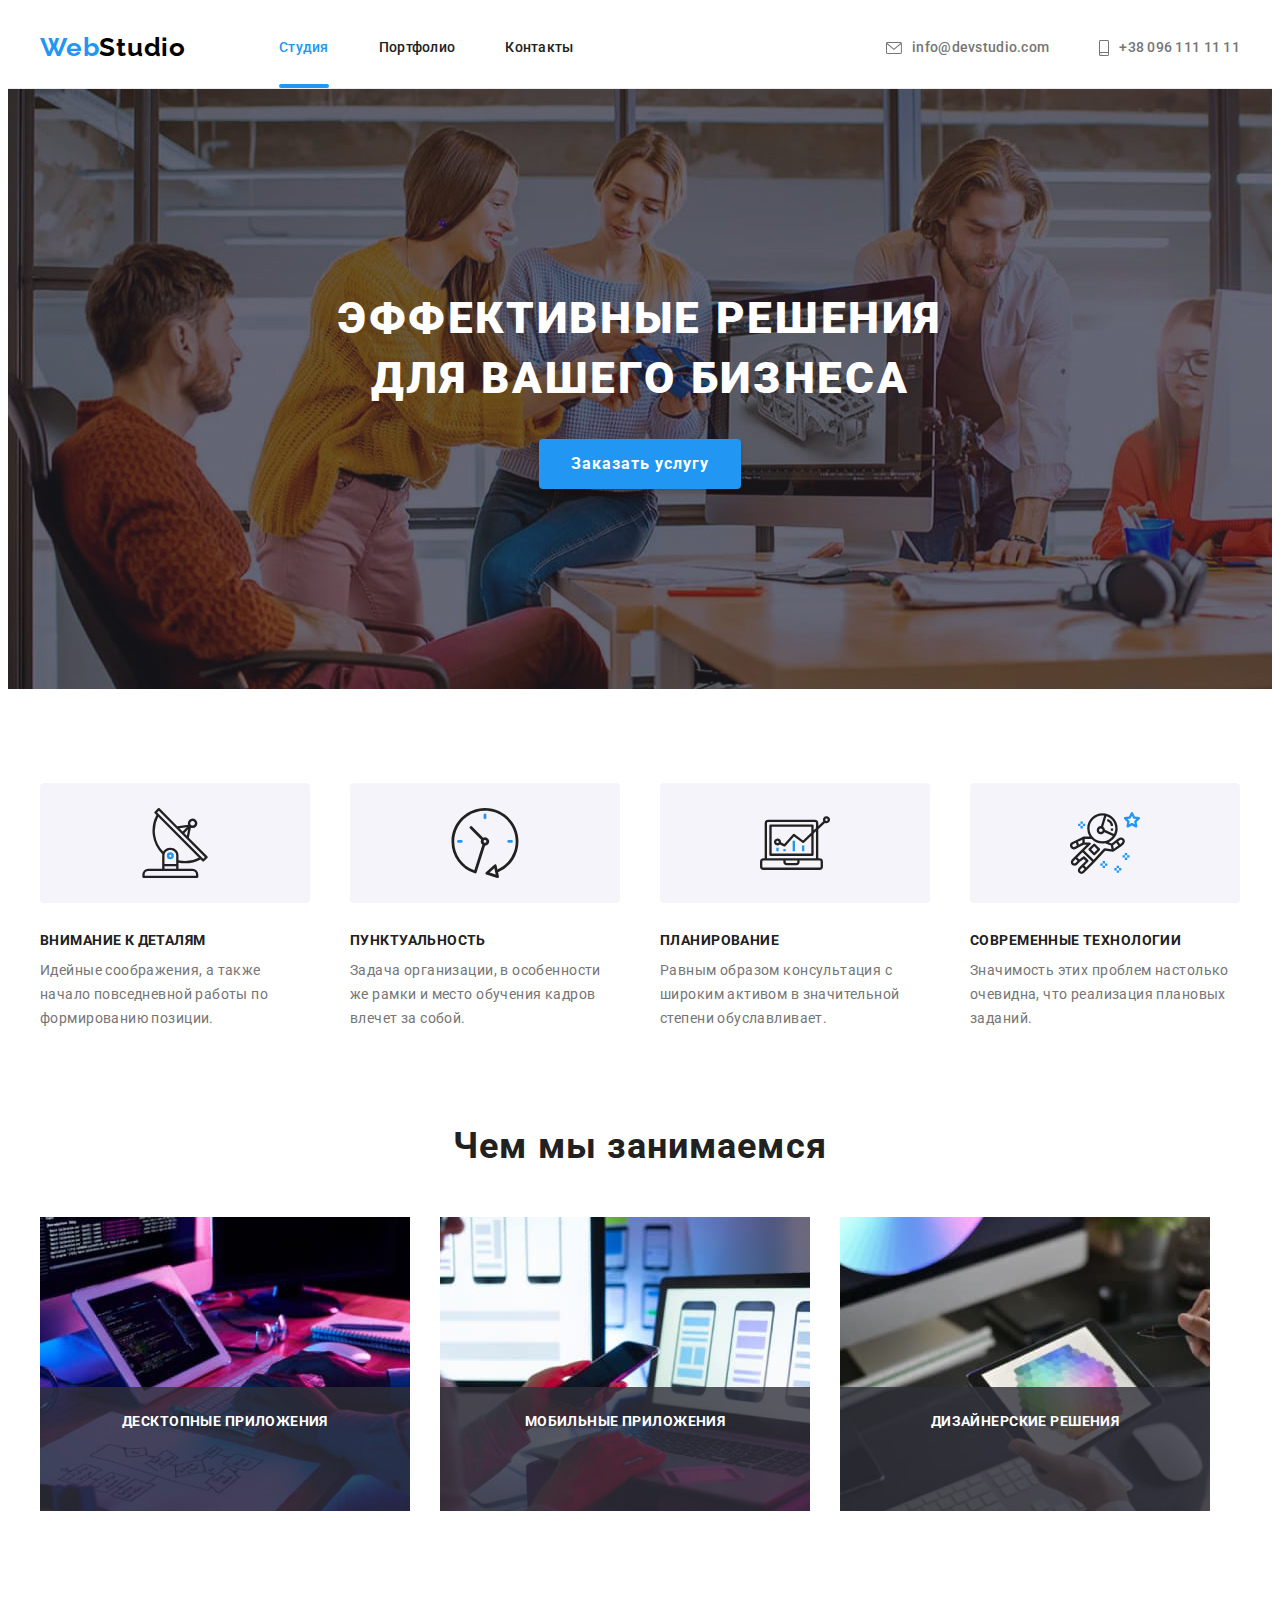
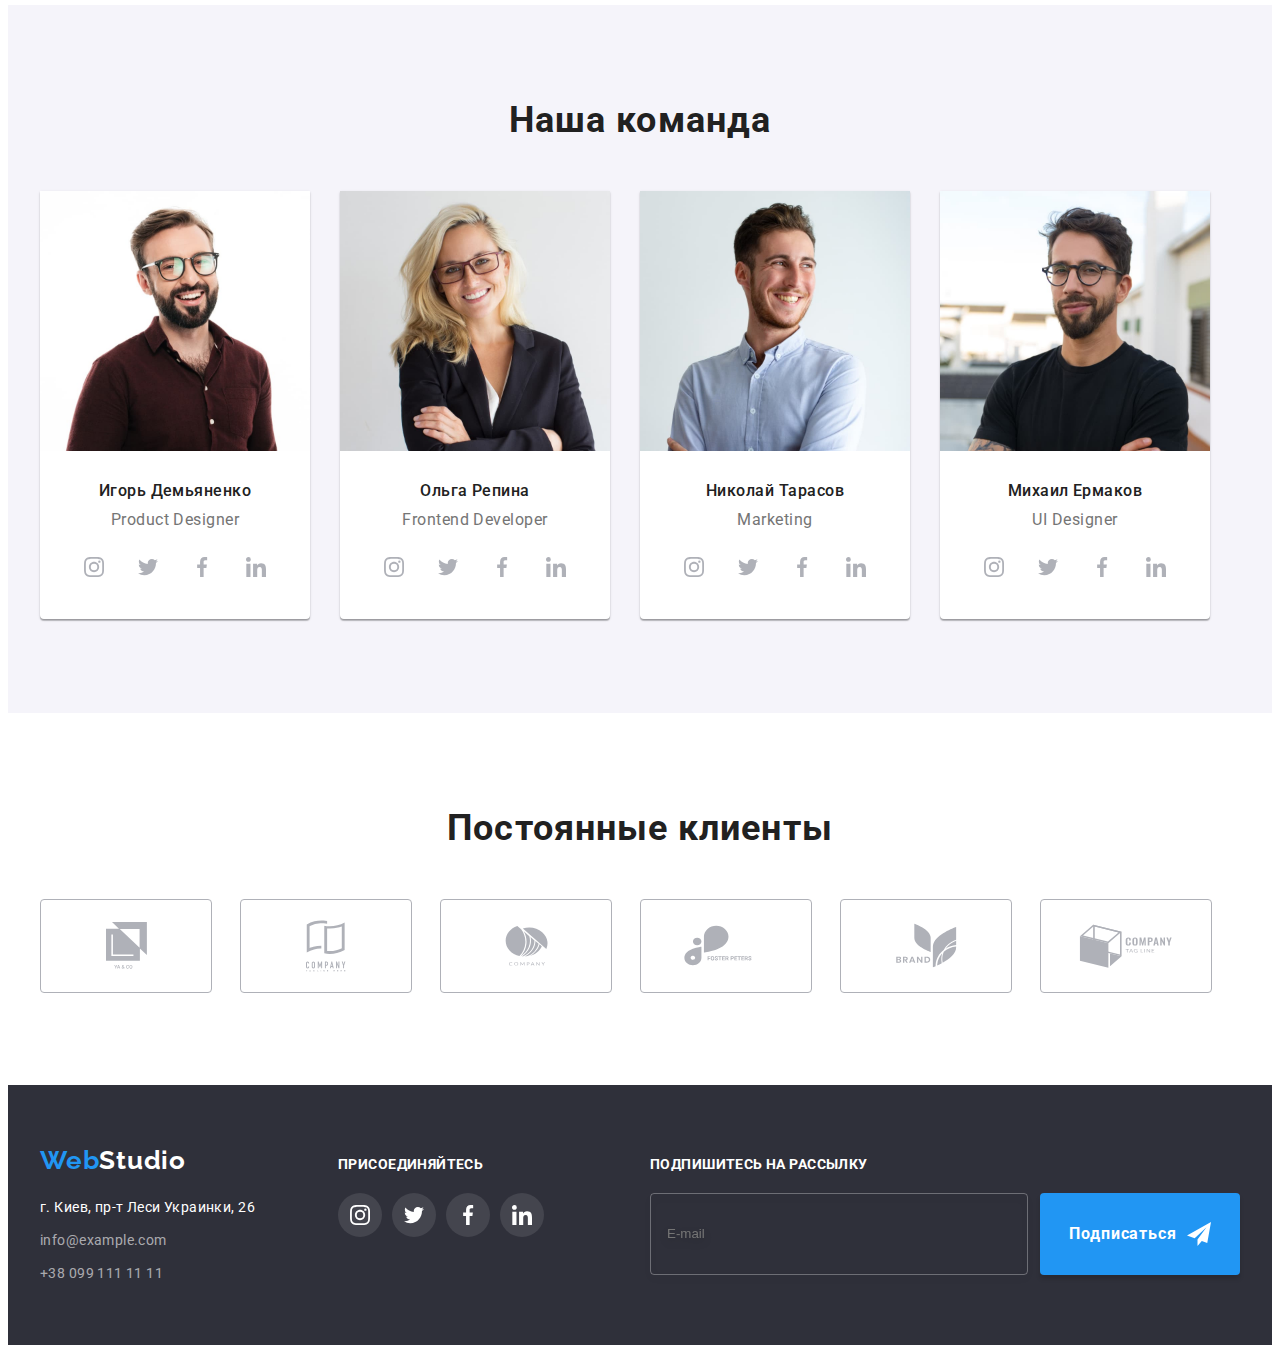
==== commit 562e7d4d: "HW-07. V.1.0." ====
--- a/index.html
+++ b/index.html
@@ -19,7 +19,6 @@
       referrerpolicy="no-referrer"
     />
     <link rel="stylesheet" href="./css/main.min.css" />
-    <link rel="stylesheet" href="./css/styles.css" />
   </head>
 
   <body>
@@ -517,7 +516,7 @@
           >
           <address>
             <ul class="contacts">
-              <li>
+              <li class="contacts__item">
                 <a
                   class="contacts__decor"
                   href="https://goo.gl/maps/PAiW9LLceKNYEAaVA"
@@ -526,15 +525,15 @@
                   >г. Киев, пр-т Леси Украинки, 26</a
                 >
               </li>
-              <li>
+              <li class="contacts__item">
                 <a
-                  class="transparency contacts__decor"
+                  class="contacts__decor--transparency"
                   href="mailto:info@example.com"
                   >info@example.com</a
                 >
               </li>
-              <li>
-                <a class="transparency contacts__decor" href="tel:380991111111"
+              <li class="contacts__item">
+                <a class="contacts__decor--transparency" href="tel:380991111111"
                   >+38 099 111 11 11</a
                 >
               </li>
@@ -546,22 +545,18 @@
           <ul class="social-list">
             <li class="social-list__item">
               <a
-                class="social-list__link adress-link"
+                class="social-list__link social-list__link--footer"
                 href=""
                 aria-label="Icon Instagram"
               >
-                <svg
-                  class="social-list__icon adress-icon"
-                  width="20"
-                  height="20"
-                >
+                <svg class="social-list__icon" width="20" height="20">
                   <use href="./images/icons.svg#instagram"></use>
                 </svg>
               </a>
             </li>
             <li class="social-list__item">
               <a
-                class="social-list__link adress-link"
+                class="social-list__link social-list__link--footer"
                 href=""
                 aria-label="Icon Twitter"
               >
@@ -576,7 +571,7 @@
             </li>
             <li class="social-list__item">
               <a
-                class="social-list__link adress-link"
+                class="social-list__link social-list__link--footer"
                 href=""
                 aria-label="Icon Facebook"
               >
@@ -591,7 +586,7 @@
             </li>
             <li class="social-list__item">
               <a
-                class="social-list__link adress-link"
+                class="social-list__link social-list__link--footer"
                 href=""
                 aria-label="Icon Linkedin"
               >
@@ -619,7 +614,7 @@
               placeholder="E-mail"
             />
             <button class="subscription__button" type="submit">
-              <span>Подписаться</span>
+              <span class="subscription__send">Подписаться</span>
               <svg class="subscription__icon" width="24" height="24">
                 <use href="./images/icons.svg#icon-send"></use>
               </svg>
--- a/css/main.min.css
+++ b/css/main.min.css
@@ -1,2 +1,2 @@
-.header__container,.header-nav,.header-nav__list,.contact-quickly{display:-webkit-box;display:-ms-flexbox;display:flex;-webkit-box-pack:justify;-ms-flex-pack:justify;justify-content:space-between;-webkit-box-align:center;-ms-flex-align:center;align-items:center}.header-nav__list,.contact-quickly,.contacts{list-style-type:none}.social-list,.social-list__link{display:-webkit-box;display:-ms-flexbox;display:flex;-webkit-box-pack:center;-ms-flex-pack:center;justify-content:center;-webkit-box-align:center;-ms-flex-align:center;align-items:center}.visually-hidden{position:absolute;width:1px;height:1px;margin:-1px;border:0;padding:0;white-space:nowrap;-webkit-clip-path:inset(100%);clip-path:inset(100%);clip:rect(0 0 0 0);overflow:hidden}body{font-family:Roboto, sans-serif;color:#757575;font-size:14px}.title{font-size:36px;line-height:1.17;text-align:center;letter-spacing:0.03em;color:#212121;margin-bottom:50px}h1,h2,h3,h4,h5,h6,p,ul{margin:0}ul{-webkit-padding-start:0;padding-inline-start:0}img{display:block}.section{padding-top:94px;padding-bottom:94px}.container{width:1200px;padding-left:15px;padding-right:15px;margin-left:auto;margin-right:auto}.header{background-color:#ffffff;border-bottom:1px solid #ececec}.header-nav{margin-right:auto}.header-nav__item{position:relative}.header-nav__link{display:inline-block;padding-top:32px;padding-bottom:32px;font-weight:500;line-height:1.14;letter-spacing:0.02em;color:#212121;text-decoration:none;-webkit-transition:color 250ms cubic-bezier(0.4, 0, 0.2, 1);transition:color 250ms cubic-bezier(0.4, 0, 0.2, 1)}.header-nav__link:hover,.header-nav__link:focus{color:#2196f3}.header-nav__link--current{color:#2196f3}.header-nav__link--current::after{position:absolute;content:"";display:inline-block;width:100%;height:4px;bottom:0;left:0;background:#2196f3;border-radius:2px}.contact-quickly__link{color:#757575;display:-webkit-box;display:-ms-flexbox;display:flex;-webkit-box-align:center;-ms-flex-align:center;align-items:center}.contact-quickly__icon{fill:currentColor;margin-right:10px}.header-nav__item:not(:last-child),.contact-quickly__list:not(:last-child){margin-right:50px}.logo{color:#2196f3;font-family:Raleway, sans-serif;font-weight:700;font-size:26px;line-height:1.2;letter-spacing:0.03em;text-decoration:none}.logo--up{margin-right:93px;padding-top:24px;padding-bottom:24px}.logo__header{color:#000000}.feature__list{display:-webkit-box;display:-ms-flexbox;display:flex;-webkit-box-pack:justify;-ms-flex-pack:justify;justify-content:space-between}.feature__item:not(:last-child){margin-right:30px}.feature__fon{display:-webkit-box;display:-ms-flexbox;display:flex;-webkit-box-pack:center;-ms-flex-pack:center;justify-content:center;-webkit-box-align:center;-ms-flex-align:center;align-items:center;height:120px;background-color:#f5f4fa;border-radius:4px;margin-bottom:30px}.feature__title{font-size:14px;line-height:1.14;letter-spacing:0.03em;text-transform:uppercase;color:#212121;margin-bottom:10px}.feature__text{line-height:1.71;letter-spacing:0.03em;max-width:270px}.hero{background-image:-webkit-gradient(linear, left top, right top, from(rgba(47,48,58,0.4)), to(rgba(47,48,58,0.4))),url(../images/hero.jpg);background-image:linear-gradient(to right, rgba(47,48,58,0.4), rgba(47,48,58,0.4)),url(../images/hero.jpg);max-width:1600px;background-color:#2f303a;text-align:center;padding-top:200px;padding-bottom:200px;margin-right:auto;margin-left:auto}.hero__title{font-weight:900;font-size:44px;line-height:1.36;text-align:center;letter-spacing:0.06em;text-transform:uppercase;color:#ffffff;margin-bottom:30px}.button-general{font-family:inherit;font-weight:700;font-size:16px;line-height:1.88;color:#ffffff;letter-spacing:0.06em;background-color:#2196f3;cursor:pointer;padding:10px 32px;-webkit-box-shadow:0px 4px 4px rgba(0,0,0,0.15);box-shadow:0px 4px 4px rgba(0,0,0,0.15);border:none;border-radius:4px;min-width:200px;-webkit-transition:background-color 250ms cubic-bezier(0.4, 0, 0.2, 1);transition:background-color 250ms cubic-bezier(0.4, 0, 0.2, 1)}.button-general:hover,.button-general:focus{background-color:#188ce8}.backdrop{position:fixed;top:0;left:0;width:100vw;height:100vh;background-color:rgba(0,0,0,0.2);-webkit-transition:opacity 250ms cubic-bezier(0.4, 0, 0.2, 1),vizibility 250ms cubic-bezier(0.4, 0, 0.2, 1);transition:opacity 250ms cubic-bezier(0.4, 0, 0.2, 1),vizibility 250ms cubic-bezier(0.4, 0, 0.2, 1)}.backdrop.is-hidden{visibility:hidden;opacity:0;pointer-events:none}.modal{position:absolute;top:50%;left:50%;-webkit-transform:translate(-50%, -50%);transform:translate(-50%, -50%);display:-webkit-box;display:-ms-flexbox;display:flex;-webkit-box-orient:vertical;-webkit-box-direction:normal;-ms-flex-direction:column;flex-direction:column;-webkit-box-pack:normal;-ms-flex-pack:normal;justify-content:normal;-webkit-box-align:center;-ms-flex-align:center;align-items:center;width:528px;padding:40px;background:#ffffff;-webkit-box-shadow:0px 1px 3px rgba(0,0,0,0.12),0px 1px 1px rgba(0,0,0,0.14),0px 2px 1px rgba(0,0,0,0.2);box-shadow:0px 1px 3px rgba(0,0,0,0.12),0px 1px 1px rgba(0,0,0,0.14),0px 2px 1px rgba(0,0,0,0.2);border-radius:4px;opacity:1;-webkit-transition:-webkit-transform 250ms cubic-bezier(0.4, 0, 0.2, 1);transition:-webkit-transform 250ms cubic-bezier(0.4, 0, 0.2, 1);transition:transform 250ms cubic-bezier(0.4, 0, 0.2, 1);transition:transform 250ms cubic-bezier(0.4, 0, 0.2, 1), -webkit-transform 250ms cubic-bezier(0.4, 0, 0.2, 1)}.backdrop.is-hidden .modal{-webkit-transform:translateY(-200%);transform:translateY(-200%)}.modal__title{display:inline;margin-bottom:12px;font-size:20px;line-height:1.15;letter-spacing:0.03em;color:#212121}.modal__form{display:block;width:100%;margin-bottom:10px}.modal__label{display:inline-block;margin-bottom:4px;font-size:12px;line-height:1.17;letter-spacing:0.01em;color:#757575}.modal__custom{position:relative;display:block;height:40px}.modal__input{width:100%;height:100%;padding-left:42px;border:1px solid rgba(33,33,33,0.2);border-radius:4px;-webkit-transition:border 250ms cubic-bezier(0.4, 0, 0.2, 1);transition:border 250ms cubic-bezier(0.4, 0, 0.2, 1)}.modal__input:focus,.modal__input:focus{border-color:#2196f3;outline:transparent}.modal__icon{position:absolute;top:50%;left:14px;-webkit-transform:translateY(-50%);transform:translateY(-50%);-webkit-transition:fill 250ms cubic-bezier(0.4, 0, 0.2, 1);transition:fill 250ms cubic-bezier(0.4, 0, 0.2, 1)}.modal__input:focus+.modal__icon{fill:#2196f3}.modal__area-form{width:100%;margin-bottom:20px}.modal__area{width:100%;padding:8px;resize:none;font-size:12px;line-height:1.17;letter-spacing:0.01em;color:#000000;border:1px solid rgba(33,33,33,0.2);border-radius:4px}.modal__area:focus,.modal__area:focus{border-color:#2196f3;outline:transparent}.modal__area::-webkit-input-placeholder{font-size:12px;line-height:1.17;letter-spacing:0.01em;color:rgba(117,117,117,0.5)}.modal__area:-ms-input-placeholder{font-size:12px;line-height:1.17;letter-spacing:0.01em;color:rgba(117,117,117,0.5)}.modal__area::-ms-input-placeholder{font-size:12px;line-height:1.17;letter-spacing:0.01em;color:rgba(117,117,117,0.5)}.modal__area::placeholder{font-size:12px;line-height:1.17;letter-spacing:0.01em;color:rgba(117,117,117,0.5)}.close-button{position:absolute;display:-webkit-box;display:-ms-flexbox;display:flex;-webkit-box-align:center;-ms-flex-align:center;align-items:center;-webkit-box-pack:center;-ms-flex-pack:center;justify-content:center;top:8px;right:8px;width:30px;height:30px;padding:0;background-color:#ffffff;border:1px solid rgba(0,0,0,0.1);border-radius:50%;cursor:pointer;-webkit-transition:fill 250ms cubic-bezier(0.4, 0, 0.2, 1);transition:fill 250ms cubic-bezier(0.4, 0, 0.2, 1)}.close-button__svg{fill:#212121;-webkit-transition:fill 250ms cubic-bezier(0.4, 0, 0.2, 1);transition:fill 250ms cubic-bezier(0.4, 0, 0.2, 1)}.close-button:hover .close-button__svg,.close-button:focus .close-button__svg{fill:#2196f3}.checkbox-form{display:-webkit-box;display:-ms-flexbox;display:flex;-webkit-box-align:center;-ms-flex-align:center;align-items:center;margin-bottom:30px;font-size:14px;line-height:1.71;letter-spacing:0.03em;color:#757575}.checkbox-form__link{cursor:pointer;color:#2196f3}.checkbox-form__icon{display:-webkit-box;display:-ms-flexbox;display:flex;-webkit-box-align:center;-ms-flex-align:center;align-items:center;-webkit-box-pack:center;-ms-flex-pack:center;justify-content:center;width:16px;height:15px;margin-right:8px;fill:transparent;border-radius:2px;outline:2px solid #212121;outline-offset:-2px;-webkit-transition:fill 250ms cubic-bezier(0.4, 0, 0.2, 1),backgroud-color 250ms cubic-bezier(0.4, 0, 0.2, 1),outline-color 250ms cubic-bezier(0.4, 0, 0.2, 1);transition:fill 250ms cubic-bezier(0.4, 0, 0.2, 1),backgroud-color 250ms cubic-bezier(0.4, 0, 0.2, 1),outline-color 250ms cubic-bezier(0.4, 0, 0.2, 1)}.checkbox-form__checkbox:focus+.checkbox-form__icon{outline-color:#2196f3}.checkbox-form__checkbox:checked+.checkbox-form__icon{fill:#ffffff;background-color:#2196f3;outline:none}.promo{padding-bottom:94px}.promo__list{display:-webkit-box;display:-ms-flexbox;display:flex}.promo__item{position:relative}.promo__item:not(:last-child){margin-right:30px}.promo__backgroundcolor{position:absolute;bottom:0;left:0;width:100%;height:70px;padding-top:27px;padding-bottom:27px;text-align:center;background-color:rgba(47,48,58,0.8)}.promo__descr{font-weight:700;font-size:14px;line-height:1.14;letter-spacing:0.03em;text-transform:uppercase;color:#ffffff}.team{background-color:#f5f4fa}.team__title{margin-bottom:50px}.team__list{display:-webkit-box;display:-ms-flexbox;display:flex}.team__descr{padding-top:30px;padding-bottom:30px}.team__member{background-color:#ffffff;-webkit-box-shadow:0px 1px 3px rgba(0,0,0,0.12),0px 1px 1px rgba(0,0,0,0.14),0px 2px 1px rgba(0,0,0,0.2);box-shadow:0px 1px 3px rgba(0,0,0,0.12),0px 1px 1px rgba(0,0,0,0.14),0px 2px 1px rgba(0,0,0,0.2);border-radius:0px 0px 4px 4px}.team__member:not(:last-child){margin-right:30px}.team__name{font-weight:500;font-size:16px;line-height:1.19;text-align:center;letter-spacing:0.03em;color:#212121;margin-bottom:10px}.team__position{font-size:16px;line-height:1.19;text-align:center;letter-spacing:0.03em;color:#757575;margin-bottom:16px}.social-list__icon{fill:currentColor}.social-list__item:not(:last-child){margin-right:10px}.social-list__link{width:44px;height:44px;color:#afb1b8;background-color:#ffffff;border-radius:50%;-webkit-transition:color 250ms cubic-bezier(0.4, 0, 0.2, 1),background-color 250ms cubic-bezier(0.4, 0, 0.2, 1);transition:color 250ms cubic-bezier(0.4, 0, 0.2, 1),background-color 250ms cubic-bezier(0.4, 0, 0.2, 1)}.social-list__link:hover,.social-list__link:focus{color:#ffffff;background-color:#2196f3}.clients__list{display:-webkit-box;display:-ms-flexbox;display:flex}.our-client{display:block;width:170px;height:92px}.our-client:not(:last-child){margin-right:30px}.our-client__link{display:-webkit-box;display:-ms-flexbox;display:flex;-webkit-box-pack:center;-ms-flex-pack:center;justify-content:center;-webkit-box-align:center;-ms-flex-align:center;align-items:center;width:100%;height:100%;color:#afb1b8;border:1px solid #afb1b8;border-radius:4px;-webkit-transition:color 250ms cubic-bezier(0.4, 0, 0.2, 1),border-color 250ms cubic-bezier(0.4, 0, 0.2, 1);transition:color 250ms cubic-bezier(0.4, 0, 0.2, 1),border-color 250ms cubic-bezier(0.4, 0, 0.2, 1)}.our-client__link:hover,.our-client__link:focus{color:#2196f3;border-color:#2196f3}.our-client__logo{fill:currentColor}.filter{display:-webkit-box;display:-ms-flexbox;display:flex;-webkit-box-pack:center;-ms-flex-pack:center;justify-content:center;margin-bottom:50px}.filter__item:not(:last-child){margin-right:8px}.filter__button{font-family:inherit;font-weight:500;font-size:16px;line-height:1.62;text-align:center;letter-spacing:0.03em;color:#212121;background-color:#f5f4fa;cursor:pointer;padding:6px 22px;border-radius:4px;border:none;-webkit-transition:color 250ms cubic-bezier(0.4, 0, 0.2, 1),background-color 250ms cubic-bezier(0.4, 0, 0.2, 1),-webkit-box-shadow 250ms cubic-bezier(0.4, 0, 0.2, 1);transition:color 250ms cubic-bezier(0.4, 0, 0.2, 1),background-color 250ms cubic-bezier(0.4, 0, 0.2, 1),-webkit-box-shadow 250ms cubic-bezier(0.4, 0, 0.2, 1);transition:color 250ms cubic-bezier(0.4, 0, 0.2, 1),background-color 250ms cubic-bezier(0.4, 0, 0.2, 1),box-shadow 250ms cubic-bezier(0.4, 0, 0.2, 1);transition:color 250ms cubic-bezier(0.4, 0, 0.2, 1),background-color 250ms cubic-bezier(0.4, 0, 0.2, 1),box-shadow 250ms cubic-bezier(0.4, 0, 0.2, 1),-webkit-box-shadow 250ms cubic-bezier(0.4, 0, 0.2, 1)}.filter__button:hover,.filter__button:focus{color:#ffffff;background-color:#2196f3;-webkit-box-shadow:0px 3px 1px rgba(0,0,0,0.1),0px 1px 2px rgba(0,0,0,0.08),0px 2px 2px rgba(0,0,0,0.12);box-shadow:0px 3px 1px rgba(0,0,0,0.1),0px 1px 2px rgba(0,0,0,0.08),0px 2px 2px rgba(0,0,0,0.12);border-radius:4px}
+.header__container,.header-nav,.header-nav__list,.contact-quickly{display:-webkit-box;display:-ms-flexbox;display:flex;-webkit-box-pack:justify;-ms-flex-pack:justify;justify-content:space-between;-webkit-box-align:center;-ms-flex-align:center;align-items:center}.header-nav__list,.contact-quickly,.feature__list,.contacts,.promo__list,.team__list,.social-list,.clients__list,.filter,.portfolio{list-style-type:none}.social-list,.social-list__link,.subscription__button{display:-webkit-box;display:-ms-flexbox;display:flex;-webkit-box-pack:center;-ms-flex-pack:center;justify-content:center;-webkit-box-align:center;-ms-flex-align:center;align-items:center}.visually-hidden{position:absolute;width:1px;height:1px;margin:-1px;border:0;padding:0;white-space:nowrap;-webkit-clip-path:inset(100%);clip-path:inset(100%);clip:rect(0 0 0 0);overflow:hidden}body{font-family:Roboto, sans-serif;color:#757575;font-size:14px}.title{font-size:36px;line-height:1.17;text-align:center;letter-spacing:0.03em;color:#212121;margin-bottom:50px}h1,h2,h3,h4,h5,h6,p,ul{margin:0}ul{-webkit-padding-start:0;padding-inline-start:0}img{display:block}.section{padding-top:94px;padding-bottom:94px}.container{width:1200px;padding-left:15px;padding-right:15px;margin-left:auto;margin-right:auto}.footer__container{display:-webkit-box;display:-ms-flexbox;display:flex;-webkit-box-align:baseline;-ms-flex-align:baseline;align-items:baseline;-webkit-box-pack:justify;-ms-flex-pack:justify;justify-content:space-between}.header{background-color:#ffffff;border-bottom:1px solid #ececec}.header-nav{margin-right:auto}.header-nav__item{position:relative}.header-nav__link{display:inline-block;padding-top:32px;padding-bottom:32px;font-weight:500;line-height:1.14;letter-spacing:0.02em;color:#212121;text-decoration:none;-webkit-transition:color 250ms cubic-bezier(0.4, 0, 0.2, 1);transition:color 250ms cubic-bezier(0.4, 0, 0.2, 1)}.header-nav__link:hover,.header-nav__link:focus{color:#2196f3}.header-nav__link--current{color:#2196f3}.header-nav__link--current::after{position:absolute;content:"";display:inline-block;width:100%;height:4px;bottom:0;left:0;background:#2196f3;border-radius:2px}.contact-quickly__link{color:#757575;display:-webkit-box;display:-ms-flexbox;display:flex;-webkit-box-align:center;-ms-flex-align:center;align-items:center}.contact-quickly__icon{fill:currentColor;margin-right:10px}.header-nav__item:not(:last-child),.contact-quickly__list:not(:last-child){margin-right:50px}.logo{color:#2196f3;font-family:Raleway, sans-serif;font-weight:700;font-size:26px;line-height:1.2;letter-spacing:0.03em;text-decoration:none}.logo--up{margin-right:93px;padding-top:24px;padding-bottom:24px}.logo--down{display:inline-block;margin-bottom:20px}.logo__header{color:#000000}.logo__footer{color:#ffffff}.feature__list{display:-webkit-box;display:-ms-flexbox;display:flex;-webkit-box-pack:justify;-ms-flex-pack:justify;justify-content:space-between}.feature__item:not(:last-child){margin-right:30px}.feature__fon{display:-webkit-box;display:-ms-flexbox;display:flex;-webkit-box-pack:center;-ms-flex-pack:center;justify-content:center;-webkit-box-align:center;-ms-flex-align:center;align-items:center;height:120px;background-color:#f5f4fa;border-radius:4px;margin-bottom:30px}.feature__title{font-size:14px;line-height:1.14;letter-spacing:0.03em;text-transform:uppercase;color:#212121;margin-bottom:10px}.feature__text{line-height:1.71;letter-spacing:0.03em;max-width:270px}.contacts__item:not(:last-child){margin-bottom:9px}.contacts__decor{line-height:1.7;letter-spacing:0.03em;color:#ffffff;text-decoration:none;font-style:normal;-webkit-transition:color 250ms cubic-bezier(0.4, 0, 0.2, 1);transition:color 250ms cubic-bezier(0.4, 0, 0.2, 1)}.contacts__decor:hover,.contacts__decor:focus{color:#2196f3}.contacts__decor--transparency{line-height:1.7;letter-spacing:0.03em;color:rgba(255,255,255,0.6);text-decoration:none;font-style:normal;-webkit-transition:color 250ms cubic-bezier(0.4, 0, 0.2, 1);transition:color 250ms cubic-bezier(0.4, 0, 0.2, 1)}.contacts__decor--transparency:hover,.contacts__decor--transparency:focus{color:#2196f3}.hero{background-image:-webkit-gradient(linear, left top, right top, from(rgba(47,48,58,0.4)), to(rgba(47,48,58,0.4))),url(../images/hero.jpg);background-image:linear-gradient(to right, rgba(47,48,58,0.4), rgba(47,48,58,0.4)),url(../images/hero.jpg);max-width:1600px;background-color:#2f303a;text-align:center;padding-top:200px;padding-bottom:200px;margin-right:auto;margin-left:auto}.hero__title{font-weight:900;font-size:44px;line-height:1.36;text-align:center;letter-spacing:0.06em;text-transform:uppercase;color:#ffffff;margin-bottom:30px}.button-general{font-family:inherit;font-weight:700;font-size:16px;line-height:1.88;color:#ffffff;letter-spacing:0.06em;background-color:#2196f3;cursor:pointer;padding:10px 32px;-webkit-box-shadow:0px 4px 4px rgba(0,0,0,0.15);box-shadow:0px 4px 4px rgba(0,0,0,0.15);border:none;border-radius:4px;min-width:200px;-webkit-transition:background-color 250ms cubic-bezier(0.4, 0, 0.2, 1);transition:background-color 250ms cubic-bezier(0.4, 0, 0.2, 1)}.button-general:hover,.button-general:focus{background-color:#188ce8}.backdrop{position:fixed;top:0;left:0;width:100vw;height:100vh;background-color:rgba(0,0,0,0.2);-webkit-transition:opacity 250ms cubic-bezier(0.4, 0, 0.2, 1),vizibility 250ms cubic-bezier(0.4, 0, 0.2, 1);transition:opacity 250ms cubic-bezier(0.4, 0, 0.2, 1),vizibility 250ms cubic-bezier(0.4, 0, 0.2, 1)}.backdrop.is-hidden{visibility:hidden;opacity:0;pointer-events:none}.modal{position:absolute;top:50%;left:50%;-webkit-transform:translate(-50%, -50%);transform:translate(-50%, -50%);display:-webkit-box;display:-ms-flexbox;display:flex;-webkit-box-orient:vertical;-webkit-box-direction:normal;-ms-flex-direction:column;flex-direction:column;-webkit-box-pack:normal;-ms-flex-pack:normal;justify-content:normal;-webkit-box-align:center;-ms-flex-align:center;align-items:center;width:528px;padding:40px;background:#ffffff;-webkit-box-shadow:0px 1px 3px rgba(0,0,0,0.12),0px 1px 1px rgba(0,0,0,0.14),0px 2px 1px rgba(0,0,0,0.2);box-shadow:0px 1px 3px rgba(0,0,0,0.12),0px 1px 1px rgba(0,0,0,0.14),0px 2px 1px rgba(0,0,0,0.2);border-radius:4px;opacity:1;-webkit-transition:-webkit-transform 250ms cubic-bezier(0.4, 0, 0.2, 1);transition:-webkit-transform 250ms cubic-bezier(0.4, 0, 0.2, 1);transition:transform 250ms cubic-bezier(0.4, 0, 0.2, 1);transition:transform 250ms cubic-bezier(0.4, 0, 0.2, 1), -webkit-transform 250ms cubic-bezier(0.4, 0, 0.2, 1)}.backdrop.is-hidden .modal{-webkit-transform:translateY(-200%);transform:translateY(-200%)}.modal__title{display:inline;margin-bottom:12px;font-size:20px;line-height:1.15;letter-spacing:0.03em;color:#212121}.modal__form{display:block;width:100%;margin-bottom:10px}.modal__label{display:inline-block;margin-bottom:4px;font-size:12px;line-height:1.17;letter-spacing:0.01em;color:#757575}.modal__custom{position:relative;display:block;height:40px}.modal__input{width:100%;height:100%;padding-left:42px;border:1px solid rgba(33,33,33,0.2);border-radius:4px;-webkit-transition:border 250ms cubic-bezier(0.4, 0, 0.2, 1);transition:border 250ms cubic-bezier(0.4, 0, 0.2, 1)}.modal__input:focus,.modal__input:focus{border-color:#2196f3;outline:transparent}.modal__icon{position:absolute;top:50%;left:14px;-webkit-transform:translateY(-50%);transform:translateY(-50%);-webkit-transition:fill 250ms cubic-bezier(0.4, 0, 0.2, 1);transition:fill 250ms cubic-bezier(0.4, 0, 0.2, 1)}.modal__input:focus+.modal__icon{fill:#2196f3}.modal__area-form{width:100%;margin-bottom:20px}.modal__area{width:100%;padding:8px;resize:none;font-size:12px;line-height:1.17;letter-spacing:0.01em;color:#000000;border:1px solid rgba(33,33,33,0.2);border-radius:4px}.modal__area:focus,.modal__area:focus{border-color:#2196f3;outline:transparent}.modal__area::-webkit-input-placeholder{font-size:12px;line-height:1.17;letter-spacing:0.01em;color:rgba(117,117,117,0.5)}.modal__area:-ms-input-placeholder{font-size:12px;line-height:1.17;letter-spacing:0.01em;color:rgba(117,117,117,0.5)}.modal__area::-ms-input-placeholder{font-size:12px;line-height:1.17;letter-spacing:0.01em;color:rgba(117,117,117,0.5)}.modal__area::placeholder{font-size:12px;line-height:1.17;letter-spacing:0.01em;color:rgba(117,117,117,0.5)}.close-button{position:absolute;display:-webkit-box;display:-ms-flexbox;display:flex;-webkit-box-align:center;-ms-flex-align:center;align-items:center;-webkit-box-pack:center;-ms-flex-pack:center;justify-content:center;top:8px;right:8px;width:30px;height:30px;padding:0;background-color:#ffffff;border:1px solid rgba(0,0,0,0.1);border-radius:50%;cursor:pointer;-webkit-transition:fill 250ms cubic-bezier(0.4, 0, 0.2, 1);transition:fill 250ms cubic-bezier(0.4, 0, 0.2, 1)}.close-button__svg{fill:#212121;-webkit-transition:fill 250ms cubic-bezier(0.4, 0, 0.2, 1);transition:fill 250ms cubic-bezier(0.4, 0, 0.2, 1)}.close-button:hover .close-button__svg,.close-button:focus .close-button__svg{fill:#2196f3}.checkbox-form{display:-webkit-box;display:-ms-flexbox;display:flex;-webkit-box-align:center;-ms-flex-align:center;align-items:center;margin-bottom:30px;font-size:14px;line-height:1.71;letter-spacing:0.03em;color:#757575}.checkbox-form__link{cursor:pointer;color:#2196f3}.checkbox-form__icon{display:-webkit-box;display:-ms-flexbox;display:flex;-webkit-box-align:center;-ms-flex-align:center;align-items:center;-webkit-box-pack:center;-ms-flex-pack:center;justify-content:center;width:16px;height:15px;margin-right:8px;fill:transparent;border-radius:2px;outline:2px solid #212121;outline-offset:-2px;-webkit-transition:fill 250ms cubic-bezier(0.4, 0, 0.2, 1),backgroud-color 250ms cubic-bezier(0.4, 0, 0.2, 1),outline-color 250ms cubic-bezier(0.4, 0, 0.2, 1);transition:fill 250ms cubic-bezier(0.4, 0, 0.2, 1),backgroud-color 250ms cubic-bezier(0.4, 0, 0.2, 1),outline-color 250ms cubic-bezier(0.4, 0, 0.2, 1)}.checkbox-form__checkbox:focus+.checkbox-form__icon{outline-color:#2196f3}.checkbox-form__checkbox:checked+.checkbox-form__icon{fill:#ffffff;background-color:#2196f3;outline:none}.promo{padding-bottom:94px}.promo__list{display:-webkit-box;display:-ms-flexbox;display:flex}.promo__item{position:relative}.promo__item:not(:last-child){margin-right:30px}.promo__backgroundcolor{position:absolute;bottom:0;left:0;width:100%;height:70px;padding-top:27px;padding-bottom:27px;text-align:center;background-color:rgba(47,48,58,0.8)}.promo__descr{font-weight:700;font-size:14px;line-height:1.14;letter-spacing:0.03em;text-transform:uppercase;color:#ffffff}.team{background-color:#f5f4fa}.team__title{margin-bottom:50px}.team__list{display:-webkit-box;display:-ms-flexbox;display:flex}.team__descr{padding-top:30px;padding-bottom:30px}.team__member{background-color:#ffffff;-webkit-box-shadow:0px 1px 3px rgba(0,0,0,0.12),0px 1px 1px rgba(0,0,0,0.14),0px 2px 1px rgba(0,0,0,0.2);box-shadow:0px 1px 3px rgba(0,0,0,0.12),0px 1px 1px rgba(0,0,0,0.14),0px 2px 1px rgba(0,0,0,0.2);border-radius:0px 0px 4px 4px}.team__member:not(:last-child){margin-right:30px}.team__name{font-weight:500;font-size:16px;line-height:1.19;text-align:center;letter-spacing:0.03em;color:#212121;margin-bottom:10px}.team__position{font-size:16px;line-height:1.19;text-align:center;letter-spacing:0.03em;color:#757575;margin-bottom:16px}.social-list__icon{fill:currentColor}.social-list__item:not(:last-child){margin-right:10px}.social-list__link{width:44px;height:44px;color:#afb1b8;background-color:#ffffff;border-radius:50%;-webkit-transition:color 250ms cubic-bezier(0.4, 0, 0.2, 1),background-color 250ms cubic-bezier(0.4, 0, 0.2, 1);transition:color 250ms cubic-bezier(0.4, 0, 0.2, 1),background-color 250ms cubic-bezier(0.4, 0, 0.2, 1)}.social-list__link--footer{color:#ffffff;background-color:rgba(255,255,255,0.1)}.social-list__link:hover,.social-list__link:focus{color:#ffffff;background-color:#2196f3}.clients__list{display:-webkit-box;display:-ms-flexbox;display:flex}.our-client{display:block;width:170px;height:92px}.our-client:not(:last-child){margin-right:30px}.our-client__link{display:-webkit-box;display:-ms-flexbox;display:flex;-webkit-box-pack:center;-ms-flex-pack:center;justify-content:center;-webkit-box-align:center;-ms-flex-align:center;align-items:center;width:100%;height:100%;color:#afb1b8;border:1px solid #afb1b8;border-radius:4px;-webkit-transition:color 250ms cubic-bezier(0.4, 0, 0.2, 1),border-color 250ms cubic-bezier(0.4, 0, 0.2, 1);transition:color 250ms cubic-bezier(0.4, 0, 0.2, 1),border-color 250ms cubic-bezier(0.4, 0, 0.2, 1)}.our-client__link:hover,.our-client__link:focus{color:#2196f3;border-color:#2196f3}.our-client__logo{fill:currentColor}.filter{display:-webkit-box;display:-ms-flexbox;display:flex;-webkit-box-pack:center;-ms-flex-pack:center;justify-content:center;margin-bottom:50px}.filter__item:not(:last-child){margin-right:8px}.filter__button{font-family:inherit;font-weight:500;font-size:16px;line-height:1.62;text-align:center;letter-spacing:0.03em;color:#212121;background-color:#f5f4fa;cursor:pointer;padding:6px 22px;border-radius:4px;border:none;-webkit-transition:color 250ms cubic-bezier(0.4, 0, 0.2, 1),background-color 250ms cubic-bezier(0.4, 0, 0.2, 1),-webkit-box-shadow 250ms cubic-bezier(0.4, 0, 0.2, 1);transition:color 250ms cubic-bezier(0.4, 0, 0.2, 1),background-color 250ms cubic-bezier(0.4, 0, 0.2, 1),-webkit-box-shadow 250ms cubic-bezier(0.4, 0, 0.2, 1);transition:color 250ms cubic-bezier(0.4, 0, 0.2, 1),background-color 250ms cubic-bezier(0.4, 0, 0.2, 1),box-shadow 250ms cubic-bezier(0.4, 0, 0.2, 1);transition:color 250ms cubic-bezier(0.4, 0, 0.2, 1),background-color 250ms cubic-bezier(0.4, 0, 0.2, 1),box-shadow 250ms cubic-bezier(0.4, 0, 0.2, 1),-webkit-box-shadow 250ms cubic-bezier(0.4, 0, 0.2, 1)}.filter__button:hover,.filter__button:focus{color:#ffffff;background-color:#2196f3;-webkit-box-shadow:0px 3px 1px rgba(0,0,0,0.1),0px 1px 2px rgba(0,0,0,0.08),0px 2px 2px rgba(0,0,0,0.12);box-shadow:0px 3px 1px rgba(0,0,0,0.1),0px 1px 2px rgba(0,0,0,0.08),0px 2px 2px rgba(0,0,0,0.12);border-radius:4px}.portfolio{display:-webkit-box;display:-ms-flexbox;display:flex;-ms-flex-wrap:wrap;flex-wrap:wrap}.portfolio__item{background-color:#ffffff}.portfolio__item:not(:nth-child(3n)){margin-right:30px}.portfolio__item:not(:nth-last-child(-n+3)){margin-bottom:30px}.customer{display:block;text-decoration:none;-webkit-transition:-webkit-box-shadow 250ms cubic-bezier(0.4, 0, 0.2, 1);transition:-webkit-box-shadow 250ms cubic-bezier(0.4, 0, 0.2, 1);transition:box-shadow 250ms cubic-bezier(0.4, 0, 0.2, 1);transition:box-shadow 250ms cubic-bezier(0.4, 0, 0.2, 1), -webkit-box-shadow 250ms cubic-bezier(0.4, 0, 0.2, 1)}.customer:hover,.customer:focus{-webkit-box-shadow:0px 1px 1px rgba(0,0,0,0.12),0px 4px 4px rgba(0,0,0,0.06),1px 4px 6px rgba(0,0,0,0.16);box-shadow:0px 1px 1px rgba(0,0,0,0.12),0px 4px 4px rgba(0,0,0,0.06),1px 4px 6px rgba(0,0,0,0.16)}.customer__description{padding:20px 24px;border:1px solid #eeeeee;border-top:none}.customer__company{font-size:18px;line-height:2;letter-spacing:0.06em;color:#212121;margin-bottom:4px}.customer__type{font-size:16px;line-height:1.88;letter-spacing:0.03em;color:#757575}.customer__vor-overlay{position:relative;overflow:hidden}.customer__overlay{position:absolute;width:100%;height:100%;padding:17% 6.5%;background:rgba(33,150,243,0.9);-webkit-transition:-webkit-transform 250ms cubic-bezier(0.4, 0, 0.2, 1);transition:-webkit-transform 250ms cubic-bezier(0.4, 0, 0.2, 1);transition:transform 250ms cubic-bezier(0.4, 0, 0.2, 1);transition:transform 250ms cubic-bezier(0.4, 0, 0.2, 1), -webkit-transform 250ms cubic-bezier(0.4, 0, 0.2, 1)}.customer:hover .customer__overlay,.customer:focus .customer__overlay{-webkit-transform:translateY(-101%);transform:translateY(-101%)}.customer__overlay-descr{font-size:18px;line-height:1.56;letter-spacing:0.03em;color:#ffffff}.footer{background-color:#2f303a;padding-top:60px;padding-bottom:60px}.footer__adress{margin-right:70px}.join{margin-right:93px}.join__title{font-weight:700;line-height:1.14;letter-spacing:0.03em;text-transform:uppercase;color:#ffffff;margin-bottom:20px}.subscription__label{display:inline-block;font-weight:700;font-size:14px;line-height:1.14;letter-spacing:0.03em;text-transform:uppercase;color:#ffffff;margin-bottom:20px}.subscription__form{display:-webkit-box;display:-ms-flexbox;display:flex}.subscription__input{width:358px;height:50px;margin-right:12px;padding-left:16px;padding-top:15px;padding-bottom:15px;color:#ffffff;background-color:transparent;border:1px solid rgba(255,255,255,0.3);-webkit-filter:drop-shadow(0px 4px 4px rgba(0,0,0,0.15));filter:drop-shadow(0px 4px 4px rgba(0,0,0,0.15));border-radius:4px;-webkit-transition:border 250ms cubic-bezier(0.4, 0, 0.2, 1);transition:border 250ms cubic-bezier(0.4, 0, 0.2, 1)}.subscription__input:focus{border-color:#2196f3;outline:transparent}.subscription__button{font-family:inherit;font-weight:700;font-size:16px;line-height:1.88;letter-spacing:0.06em;color:#ffffff;background-color:#2196f3;cursor:pointer;padding:10px 28px;-webkit-box-shadow:0px 4px 4px rgba(0,0,0,0.15);box-shadow:0px 4px 4px rgba(0,0,0,0.15);border:none;border-radius:4px;min-width:200px}.subscription__send{margin-right:10px}.subscription__icon{fill:#ffffff}
 /*# sourceMappingURL=main.min.css.map */